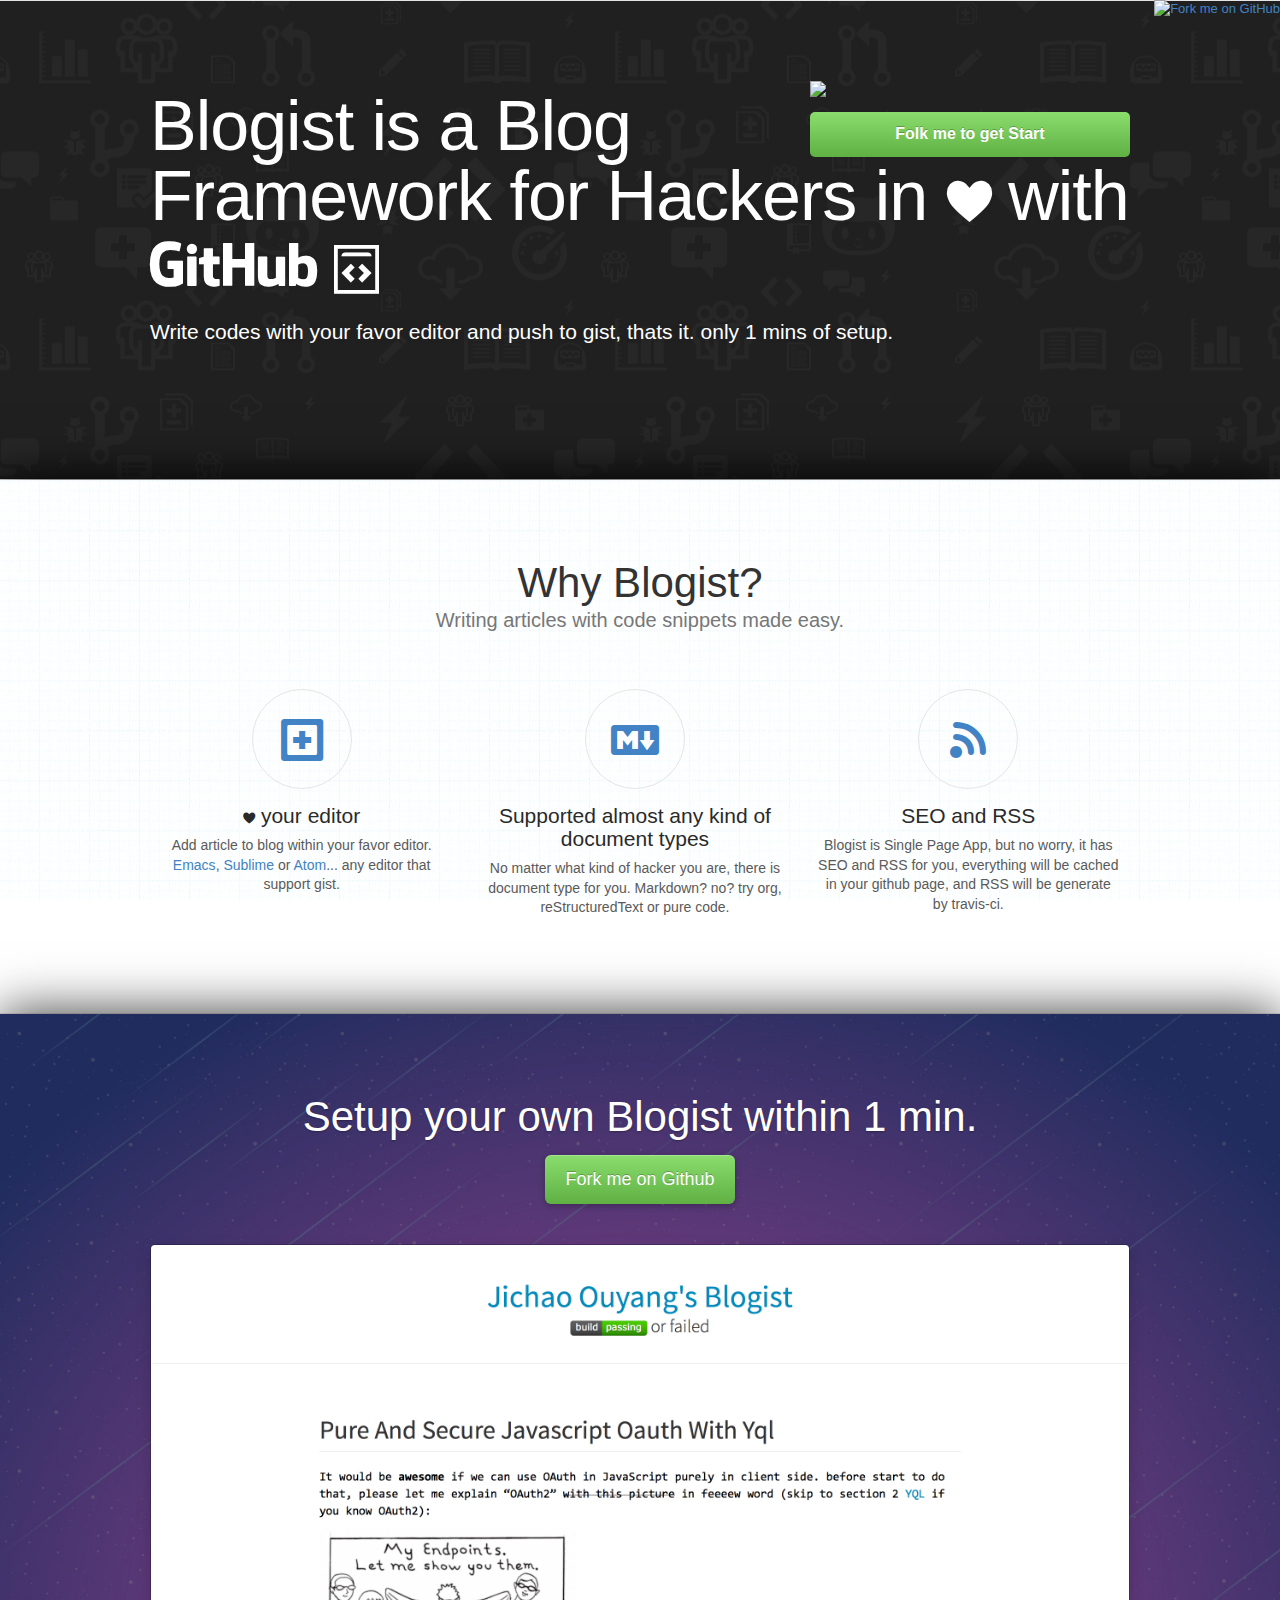
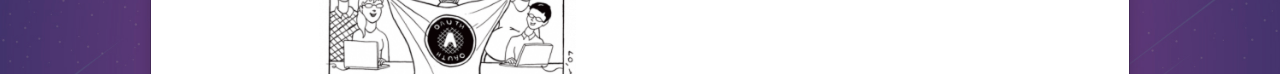
==== index.html @ 0da006c6 "init blogist :metal: homepage" ====
<!DOCTYPE html>
<html>
  <head>
    <meta charset='utf-8'>
    <meta http-equiv="X-UA-Compatible" content="chrome=1">
		<meta content="Blog with Gist" name="description">
		<meta content="blog frameworks, gist, blogist" name="keywords">
		<!-- <link rel="stylesheet" href="stylesheets/bootstrap.min.css" type="text/css" media="screen" /> -->
		<link rel="stylesheet" href="stylesheets/github.css" type="text/css" media="screen" />
		<link rel="stylesheet" href="stylesheets/github2.css" type="text/css" media="screen" />
		<link rel="stylesheet" href="stylesheets/blogist.css" type="text/css" media="screen" />

		<script type="text/javascript" src="javascripts/jquery-1.10.2.min.js"></script>

		<script type="text/javascript" src="javascripts/frameworks.js"></script>
		<script type="text/javascript" src="javascripts/github.js"></script>
		<script type="text/javascript" src="javascripts/blogist.js"></script>

		<!--[if lt IE 9]> 
				<script src="//html5shiv.googlecode.com/svn/trunk/html5.js"></script>
				<![endif]-->
    <title>Blogist</title>
  </head>

  <body>
    <div class="wrapper">
			<div class="header header-logged-in true" id="header">
				
			</div>
			<div class="site clearfix">
				<div class="intro">
					<a href="https://github.com/blogist/blogist">
						<img style="position: absolute; top: 0; right: 0; border: 0;z-index:9999"
								 src="https://s3.amazonaws.com/github/ribbons/forkme_right_red_aa0000.png"
								 alt="Fork me on GitHub"></a>
					<div data-pjax-container="" class="context-loader-container" id="site-container">
						<div class="marketing-section marketing-section-signup"  data-type="background" data-speed="6">
							<div class="container">
								<form method="post" class="form-signup-home js-form-signup-home" autocomplete="off" action="/join"
											accept-charset="UTF-8">


									<img width="320px"
											 src="http://octodex.github.com/images/total-eclipse-of-the-octocat.jpg">

									<div style="margin: 10px 0px 0px; padding: 0px; display: block;"></div>
									<a href="https://github.com/blogist/blogist"
										 class="button primary button-block">Folk me to get Start</a>

								</form>
								<h1 class="heading">Blogist is a Blog Framework for Hackers in <span class="huge-octicon octicon-heart"></span> with <span class="huge-octicon octicon-logo-github"></span> <span class="huge-octicon octicon-gist"></span></h1>

								<p class="subheading">Write codes with your favor editor and push to gist, thats it. only 1 mins of setup.</p>
								<p><script id='fbvkkhw'>(function(i){var f,s=document.getElementById(i);f=document.createElement('iframe');f.src='//api.flattr.com/button/view/?uid=jcouyang&button=compact&url='+encodeURIComponent(document.URL);f.title='Flattr';f.height=20;f.width=110;f.style.borderWidth=0;s.parentNode.insertBefore(f,s);})('fbvkkhw');</script></p>
							</div>
							<!-- /.container -->

							<div class="marketing-section-depth"></div>
						</div>
						<!-- /.jumbotron -->

						<div class="marketing-section marketing-benefits"  data-type="background" data-speed="4">
							<div class="container">
								<div class="marketing-header">
									<h1>Why Blogist?</h1>

									<p class="lead">Writing articles with code snippets made easy.</p>
								</div>
								<div class="row">
									<div class="one-third column">
                    <div class="teaser-icon">
                      <span class="mega-octicon octicon-diff-added"></span>
                    </div>
                    <h3><span class="octicon octicon-heart"></span> your editor</h3>

                    <p>Add article to blog within your favor editor. <a href="https://github.com/defunkt/gist.el">Emacs</a>, <a href="https://github.com/condemil/Gist">Sublime</a> or <a href="https://atom.io/packages/gist-it">Atom</a>... any editor that support gist.</p>
									</div>
									<div class="one-third column">
                    <div class="teaser-icon">
                      <span class="mega-octicon octicon-markdown"></span>
                    </div>
                    <h3>Supported almost any kind of document types</h3>

                    <p>No matter what kind of hacker you are, there is document type for you. Markdown? no? try org, reStructuredText or pure code.</p>
									</div>
									<div class="one-third column">
                    <div class="teaser-icon">
                      <span class="mega-octicon octicon-rss"></span>
                    </div>
                    <h3>SEO and RSS</h3>

                    <p>Blogist is Single Page App, but no worry, it has SEO and RSS for you, everything will be cached in your github page, and RSS will be generate by travis-ci.</p>
									</div>
								</div>
							</div>
							<!-- /.container -->
						</div>
						<!-- /.marketing-section -->

						<!-- /.marketing-section -->

						<!-- /.marketing-section -->
						<div class="marketing-section marketing-section-enterprise"  data-type="background" data-speed="6">
							<div class="container">
								<div class="marketing-header">
									<h1>Setup your own Blogist within 1 min.</h1>

									<a class="button primary"
										 href="https://github.com/blogist/blogist">Fork me on Github</a>
								</div>
								<a href="http://oyanglul.us"><img alt="GitHub Enterprise" src="/images/Screen Shot.png" class="marketing-section-img"></a>
							</div>
						</div>
					</div>
				</div>
			</div>
			<script>
				(function(i,s,o,g,r,a,m){i['GoogleAnalyticsObject']=r;i[r]=i[r]||function(){
				(i[r].q=i[r].q||[]).push(arguments)},i[r].l=1*new Date();a=s.createElement(o),
				m=s.getElementsByTagName(o)[0];a.async=1;a.src=g;m.parentNode.insertBefore(a,m)
				})(window,document,'script','//www.google-analytics.com/analytics.js','ga');

				ga('create', 'UA-32314154-3', 'oyanglul.us');
				ga('send', 'pageview');

			</script>
	</body>
</html>
---- stylesheets/github.css ----
@charset "UTF-8";.container{width:980px;margin-left:auto;margin-right:auto}.container:before,.container:after{content:" ";display:table}.container:after{clear:both}.wider .container{width:960px}#site-container>.container:first-child{margin-top:20px}.column-main,.column-sec{float:left}.column-main+.column-sec,.column-sec+.column-main{margin-left:20px}.column-main{width:740px}.column-sec{width:220px}.columns:before,.columns:after{content:" ";display:table}.columns:after{clear:both}.columns.typical .main{float:left;width:620px}.columns.typical .sidebar{float:right;width:330px}.columns.typical.compact-sidebar .main{width:650px}.columns.typical.compact-sidebar .sidebar{width:230px}.columns.dashcols .main{float:left;width:620px}.columns.dashcols .sidebar{float:right;width:337px}.columns.equacols .column{width:470px;float:left}.columns.equacols .secondary{float:right}.columns.equacols.bordered{border-top:1px solid #ddd;border-bottom:1px solid #ddd;background:url("/images/modules/global/column_separator.gif?3455e3ed") 50% 0 repeat-y}.contactcols .first{float:left;width:620px}.contactcols .last{float:right;width:320px}.columns.hooks .sidebar{float:left;width:210px}.columns.hooks .main{float:right;width:470px}.columns.browser{position:relative}.columns.browser .sidebar{float:left;width:220px;padding:0}.columns.browser .sidebar .button{text-align:center;display:block}.columns.browser .sidebar h3:first-child{margin-top:0}.columns.browser .main{margin-left:240px;padding:0;float:none}.columns.browser.right-sidebar .main{margin-left:0;margin-right:240px}.columns.browser.right-sidebar .sidebar{float:right}.columns.content-left .main{float:left;width:730px}.columns.content-left .sidebar{float:right;width:240px}.columns.fourcols .column{float:left;margin-left:20px;width:215px}.columns.fourcols .column.leftmost{margin-left:0}.wider .columns.content-left .main{float:left;width:670px}.wider .columns.content-left .sidebar{float:right;width:248px}.wider .feature-content{padding:0 5px}.wider .columns.equacols .first{float:left;width:460px}.wider .columns.equacols .last{float:right;width:460px}.wider .columns.threecols .column{float:left;width:300px;margin-left:24px}.wider .columns.threecols .column.first{margin-left:0}.content-sec,.content-main{position:relative;float:left}.content-sec{width:200px}.content-main{width:720px;margin-left:60px}/*! normalize.css v2.1.2 | MIT License | git.io/normalize */article,aside,details,figcaption,figure,footer,header,hgroup,main,nav,section,summary{display:block}audio,canvas,video{display:inline-block}audio:not([controls]){display:none;height:0}[hidden]{display:none}html{font-family:sans-serif;-ms-text-size-adjust:100%;-webkit-text-size-adjust:100%}body{margin:0}a:focus{outline:thin dotted}a:active,a:hover{outline:0}h1{font-size:2em;margin:0.67em 0}abbr[title]{border-bottom:1px dotted}b,strong{font-weight:bold}dfn{font-style:italic}hr{-moz-box-sizing:content-box;box-sizing:content-box;height:0}mark{background:#ff0;color:#000}code,kbd,pre,samp{font-family:monospace, serif;font-size:1em}q{quotes:"\201C" "\201D" "\2018" "\2019"}small{font-size:80%}sub,sup{font-size:75%;line-height:0;position:relative;vertical-align:baseline}sup{top:-0.5em}sub{bottom:-0.25em}img{border:0}svg:not(:root){overflow:hidden}figure{margin:0}fieldset{border:1px solid #c0c0c0;margin:0 2px;padding:0.35em 0.625em 0.75em}legend{border:0;padding:0}button,input,select,textarea{font-family:inherit;font-size:100%;margin:0}button,input{line-height:normal}button,select{text-transform:none}button,html input[type="button"],input[type="reset"],input[type="submit"]{-webkit-appearance:button;cursor:pointer}button[disabled],html input[disabled]{cursor:default}input[type="checkbox"],input[type="radio"]{box-sizing:border-box;padding:0}input[type="search"]{-webkit-appearance:textfield;-moz-box-sizing:content-box;-webkit-box-sizing:content-box;box-sizing:content-box}input[type="search"]::-webkit-search-cancel-button,input[type="search"]::-webkit-search-decoration{-webkit-appearance:none}button::-moz-focus-inner,input::-moz-focus-inner{border:0;padding:0}textarea{overflow:auto;vertical-align:top}table{border-collapse:collapse;border-spacing:0}h1,h2,h3,h4,h5,h6{margin-top:15px;margin-bottom:15px;line-height:1.1}h1{font-size:30px}h2{font-size:21px}h3{font-size:16px}h4{font-size:14px}h5{font-size:12px}h6{font-size:11px}small{font-size:90%}blockquote{margin:0}.lead{margin-bottom:30px;font-size:20px;font-weight:300;color:#555}.text-muted{color:#999}ul,ol{padding:0;margin-top:0;margin-bottom:0}dd{margin-left:0}tt,code,pre{font-family:Consolas, "Liberation Mono", Courier, monospace;font-size:12px}pre{margin-top:0;margin-bottom:0}.user-mention,.team-mention{font-weight:bold;color:#333}a.book{display:inline-block;margin-left:-2px;padding:0 5px 5px 0;background:url("/images/modules/books/background-effect.gif?81648761") 0 0 no-repeat}a.book>img{width:100px;height:130px;box-shadow:inset 1px 1px 0 rgba(0,0,0,0.1)}.callout{margin:15px 0;padding:10px;font-size:13px;color:#8d8d6d;background:#fffef1;border:1px solid #e5e2c8;border-radius:4px}.callout strong{font-weight:bold;color:#000}.callout h2{margin:0;font-size:16px;font-weight:300}.callout p:last-child{margin-bottom:0}.callout hr{margin:10px 0 10px -10px;width:100%;padding:0 10px;background:transparent;border-top:1px solid #e5e2c8;border-bottom:1px solid #fff}.callout.subdued{margin:10px 0;color:#666;border-color:#ddd;background:#f8f8f8}p.subdued{font-size:13px;color:#666}.featured-callout{margin:15px 0;padding:10px;font-size:12px;color:#333;background:#e8f0f5;border:1px solid #d2d9de;border-right-color:#e5e9ed;border-bottom-color:#e5e9ed;border-radius:3px}.featured-callout .rule{width:100%;padding:0 10px;margin:10px 0 10px -10px;border-top:1px solid #c6d5df;border-bottom:1px solid #fff}.featured-callout h2{margin:0;font-size:14px;font-weight:bold;line-height:20px;color:#000}.featured-callout ol,.featured-callout ul{margin-left:20px}.featured-callout ol li,.featured-callout ul li{margin:5px 0}.featured-callout p:last-child{margin-bottom:0}.featured-callout p.more{font-weight:bold}.featured-callout pre.console{padding:5px;color:#eee;background:#333;border:1px solid #000;border-right-color:#222;border-bottom-color:#222;border-radius:3px}.featured-callout pre.console code{font-size:11px}.featured-callout .diagram{margin:15px 0;text-align:center}.featured-callout .screenshot{margin:15px 0;padding:1px;background:#fff;border:1px solid #b4cad8}.featured-callout .screenshot img{width:100%}.mini-callout{margin:15px 0;padding:10px;color:#5d5900;border:1px solid #e7e7ce;border-radius:5px;background-color:#fffde3;background-image:-moz-linear-gradient(#fffff6, #fffde3);background-image:-webkit-linear-gradient(#fffff6, #fffde3);background-image:linear-gradient(#fffff6, #fffde3);background-repeat:repeat-x}.mini-callout img{position:relative;top:-2px;vertical-align:middle;margin-right:5px}.inset-callout{margin:15px 0;padding:10px;font-size:12px;color:#333;background:#eee;border:1px solid #d5d5d5;border-right-color:#e5e5e5;border-bottom-color:#e5e5e5;border-radius:3px}.help-callout{font-size:11px}.help-callout p:last-child{margin-bottom:0}.help-callout h2{margin-top:20px}.help-callout h2:first-child{margin:0}.help-callout code{word-wrap:break-word}.featured-callout .mega-octicon{vertical-align:middle}.infotip{margin:15px 0;padding:10px;font-size:12px;color:#6d6d4b;background:#ffffde;border:1px solid #e4e4c6;border-right-color:#eff2c7;border-bottom-color:#eff2c7;border-radius:3px}.infotip p{margin:0}.infotip p+p{margin-top:15px}.dashboard-notice{position:relative;margin:0 0 20px 0;padding:13px;font-size:12px;color:#333;border:1px solid #e7e7ce;border-radius:5px;background-color:#fffde3;background-image:-moz-linear-gradient(#fffff6, #fffde3);background-image:-webkit-linear-gradient(#fffff6, #fffde3);background-image:linear-gradient(#fffff6, #fffde3);background-repeat:repeat-x}.dashboard-notice .dismiss{position:absolute;display:block;top:5px;right:5px;width:16px;height:16px;cursor:pointer;color:#ceceb8}.dashboard-notice .dismiss:hover{color:#c60000}.dashboard-notice .title{margin-left:-13px;margin-bottom:13px;width:100%;padding:0 13px 13px;border-bottom:1px solid #e7e7ce}.dashboard-notice .title p{margin:0;font-size:14px;color:#666}.dashboard-notice h2{margin:0;font-size:16px;font-weight:normal;color:#000}.dashboard-notice p{margin-top:0}.dashboard-notice p:last-child{margin-bottom:0}.dashboard-notice p.no-title{margin-top:0;padding-right:5px}.dashboard-notice .inset-figure{margin:0 0 10px 15px;float:right;clear:right;padding:6px;background:#fff;border:1px solid #e4e4e4;border-right-color:#f4f4f4;border-bottom-color:#fff;border-radius:3px;line-height:0}.dashboard-notice .inset-comment{margin:15px 0;padding:6px;background:#fff;color:#444;border:1px solid #e4e4e4;border-right-color:#f4f4f4;border-bottom-color:#fff;border-radius:3px}.dashboard-notice ul{margin-left:25px}.dashboard-notice .coupon{margin:15px 0;padding:10px;text-align:center;font-weight:bold;font-size:20px;background:#fff;border:1px dashed #d1e5ff}.dashboard-notice.org-newbie .fancytitle .octicon-organization{position:relative;float:left;color:#dddb8e;margin-right:10px}.org-newbie .inset-figure{margin-top:1px;margin-bottom:0}.octotip{position:relative;margin:10px 0;padding:10px 10px 10px 32px;color:#25494f;font-size:13px;background:#e5f8fc;border:1px solid #b1ecf8;border-radius:3px;box-shadow:inset 0 0 8px rgba(0,0,0,0.08)}.octotip p{margin:0}.octotip .tip-flag{float:left;margin-top:2px;margin-left:-22px;color:rgba(37,73,79,0.15)}.octotip .dismiss{position:absolute;display:block;top:50%;right:5px;margin-top:-9px;cursor:pointer}.octotip .dismiss:hover{color:#000}.frame .octotip{margin-top:0}.kbd{display:inline-block;padding:3px 5px;color:#000;font-family:Monaco, "Liberation Mono", Courier, monospace;font-size:11px;background-color:#e7e7e7;background-image:-moz-linear-gradient(#fefefe, #e7e7e7);background-image:-webkit-linear-gradient(#fefefe, #e7e7e7);background-image:linear-gradient(#fefefe, #e7e7e7);background-repeat:repeat-x;border:1px solid #cfcfcf;border-radius:2px}#facebox .badmono,.kbd.badmono{font-family:sans-serif;font-weight:bold}fieldset{margin:0;padding:0;border:0}label,input[type="text"],#adv_code_search .search-page-label,input[type="password"],input[type="email"],input[type="number"],input[type="tel"],input[type="url"],textarea{font-size:13px}label{font-weight:bold}input[type="text"],#adv_code_search .search-page-label,input[type="password"],input[type="email"],input[type="number"],input[type="tel"],input[type="url"],textarea{min-height:34px;padding:7px 8px;outline:none;color:#333;background-color:#fff;background-repeat:no-repeat;background-position:right center;border:1px solid #ccc;border-radius:3px;box-shadow:inset 0 1px 2px rgba(0,0,0,0.075);vertical-align:middle}input[type="text"].focus,#adv_code_search .focus.search-page-label,input[type="text"]:focus,.focused .drag-and-drop,#adv_code_search .search-page-label:focus,input[type="password"].focus,input[type="password"]:focus,input[type="email"].focus,input[type="email"]:focus,input[type="number"].focus,input[type="number"]:focus,input[type="tel"].focus,input[type="tel"]:focus,input[type="url"].focus,input[type="url"]:focus,textarea.focus,textarea:focus{border-color:#51a7e8;box-shadow:inset 0 1px 2px rgba(0,0,0,0.075),0 0 5px rgba(81,167,232,0.5)}::-webkit-input-placeholder,:-moz-placeholder{color:#aaa}::-webkit-validation-bubble-message{color:#fff;background:#9c2400;border:0;border-radius:3px;font-size:12px;-webkit-box-shadow:1px 1px 1px rgba(0,0,0,0.1)}input::-webkit-validation-bubble-icon{display:none}::-webkit-validation-bubble-arrow{background-color:#9c2400;border:solid 1px #9c2400;-webkit-box-shadow:1px 1px 1px rgba(0,0,0,0.1)}input.input-mini{min-height:24px;padding-top:4px;padding-bottom:4px;font-size:12px}.input-block{display:block;width:100%}dl.form{margin:15px 0}dl.form input[type="text"],dl.form #adv_code_search .search-page-label,#adv_code_search dl.form .search-page-label,dl.form input[type="password"],dl.form input[type="email"],dl.form textarea{background-color:#fafafa}dl.form input[type="text"]:focus,dl.form .focused .drag-and-drop,.focused dl.form .drag-and-drop,dl.form #adv_code_search .search-page-label:focus,#adv_code_search dl.form .search-page-label:focus,dl.form input[type="password"]:focus,dl.form input[type="email"]:focus,dl.form textarea:focus{background-color:#fff}dl.form>dt{margin:0 0 6px 0}dl.form>dt label{position:relative}dl.form.flattened>dt{float:left;line-height:32px;margin:0}dl.form.flattened>dd{line-height:32px}dl.form>dd input[type="text"],dl.form>dd #adv_code_search .search-page-label,#adv_code_search dl.form>dd .search-page-label,dl.form>dd input[type="password"],dl.form>dd input[type="email"]{margin-right:5px;width:440px;max-width:100%;background-position-x:98%}dl.form>dd input[type="text"].short,dl.form>dd #adv_code_search .short.search-page-label,#adv_code_search dl.form>dd .short.search-page-label,dl.form>dd input[type="password"].short,dl.form>dd input[type="email"].short{width:250px}dl.form>dd input[type="text"].shorter,dl.form>dd #adv_code_search .shorter.search-page-label,#adv_code_search dl.form>dd .shorter.search-page-label,dl.form>dd input[type="password"].shorter,dl.form>dd input[type="email"].shorter{width:130px}dl.form>dd input[type="text"].long,dl.form>dd #adv_code_search .long.search-page-label,#adv_code_search dl.form>dd .long.search-page-label,dl.form>dd input[type="password"].long,dl.form>dd input[type="email"].long{width:100%}dl.form>dd input[type="text"].is-autocheck-loading,dl.form>dd #adv_code_search .is-autocheck-loading.search-page-label,#adv_code_search dl.form>dd .is-autocheck-loading.search-page-label,dl.form>dd input[type="password"].is-autocheck-loading,dl.form>dd input[type="email"].is-autocheck-loading{background-image:url("/images/spinners/octocat-spinner-32.gif?9e1ba0f5");background-size:16px}dl.form>dd input[type="text"].is-autocheck-successful,dl.form>dd #adv_code_search .is-autocheck-successful.search-page-label,#adv_code_search dl.form>dd .is-autocheck-successful.search-page-label,dl.form>dd input[type="password"].is-autocheck-successful,dl.form>dd input[type="email"].is-autocheck-successful{background-image:url("/images/modules/ajax/success.png?d6085b42")}dl.form>dd input[type="text"].is-autocheck-errored,dl.form>dd #adv_code_search .is-autocheck-errored.search-page-label,#adv_code_search dl.form>dd .is-autocheck-errored.search-page-label,dl.form>dd input[type="password"].is-autocheck-errored,dl.form>dd input[type="email"].is-autocheck-errored{background-image:url("/images/modules/ajax/error.png?b5c71b5c")}dl.form>dd textarea{width:100%;height:200px;min-height:200px}dl.form>dd textarea.short{height:50px;min-height:50px}dl.form>dd p.note{margin:4px 0 2px 0;font-size:12px;min-height:17px;color:#777}dl.form>dd p.note .spinner{vertical-align:middle;margin-right:3px}dl.form>dd h4{margin:4px 0 0 0}dl.form>dd h4.is-error{color:#bd2c00}dl.form>dd h4.is-success{color:#6cc644}dl.form>dd h4+p.note{margin-top:0}dl.form.required>dt>label:after{content:"*";color:#9f1006;padding-left:5px}.form-checkbox{margin:15px 0;padding-left:20px;vertical-align:middle}.form-checkbox label em.highlight{position:relative;left:-4px;padding:2px 4px;font-style:normal;background:#fffbdc;border-radius:3px}.form-checkbox input[type=checkbox],.form-checkbox input[type=radio]{float:left;margin:2px 0 0 -20px;vertical-align:middle}.form-checkbox .note{margin:0;display:block;font-size:12px;font-weight:normal;color:#666}.form-cards{margin:0 0 15px;height:31px}.form-cards>.cards{margin:0}.form-cards>.cards>li{list-style-type:none;float:left;margin:0 4px 0 0}.form-cards>.cards>li.text{font-size:11px;color:#999;line-height:31px}.form-cards>.cards .card{float:left;width:47px;height:31px;text-indent:-9999px;background-position:0 0;background-image:url("/images/modules/pricing/credit-cards-@1x.png?74f220ce");opacity:.6}.form-cards>.cards .card.visa{background-position:0 0}.form-cards>.cards .card.amex{background-position:-50px  0}.form-cards>.cards .card.mastercard{background-position:-100px 0}.form-cards>.cards .card.discover{background-position:-150px 0}.form-cards>.cards .card.jcb{background-position:-200px 0}.form-cards>.cards .card.dinersclub{background-position:-250px 0}.form-cards>.cards .card.enabled{opacity:1}.form-cards>.cards .card.disabled{opacity:.2}@media only screen and (-webkit-min-device-pixel-ratio: 2), only screen and (min--moz-device-pixel-ratio: 2), only screen and (-o-min-device-pixel-ratio: 2 / 1), only screen and (min-device-pixel-ratio: 2), only screen and (min-resolution: 2dppx){.form-cards>.cards .card{background-image:url("/images/modules/pricing/credit-cards-@2x.png?ffc73136");background-size:300px 31px}}dl.form .success,dl.form .error,dl.form .indicator{display:none;font-size:12px;font-weight:bold}dl.form.loading{opacity:0.5}dl.form.loading .indicator{display:inline}dl.form.loading .spinner{display:inline-block;vertical-align:middle}dl.form.successful .success{display:inline;color:#339900}dl.form.errored>dt label{color:#990000}dl.form.errored .error{display:inline;color:#990000}dl.form.errored dd.error,dl.form.errored dd.warning{display:inline-block;padding:5px;font-size:11px;color:#494620;background:#f7ea57;border:1px solid #c0b536;border-top-color:#fff;border-bottom-right-radius:3px;border-bottom-left-radius:3px}dl.form.warn .warning{display:inline;color:#990000}dl.form.warn dd.warning{display:inline-block;padding:5px;font-size:11px;color:#494620;background:#f7ea57;border:1px solid #c0b536;border-top-color:#fff;border-bottom-right-radius:3px;border-bottom-left-radius:3px}dl.form .form-note{margin-top:-1px;display:inline-block;padding:5px;font-size:11px;color:#494620;background:#f7ea57;border:1px solid #c0b536;border-top-color:#fff;border-bottom-right-radius:3px;border-bottom-left-radius:3px}.hfields{margin:15px 0}.hfields:before,.hfields:after{content:" ";display:table}.hfields:after{clear:both}.hfields dl.form{float:left;margin:0 30px 0 0}.hfields dl.form>dt label{display:inline-block;margin:5px 0 0 0;color:#666}.hfields dl.form>dt label img{position:relative;top:-2px}.hfields .button{float:left;margin:28px 25px 0 -20px}.hfields select{margin-top:5px}.fieldgroup .fields dl.form:first-child{margin-top:0}html.no-dnd-uploads .drag-and-drop{display:none}html.no-dnd-uploads .upload-enabled textarea{border-bottom:1px solid #ddd}.drag-and-drop{margin:0;padding:7px 10px;color:#aaa;font-size:13px;line-height:16px;background-color:#fafafa;border:1px solid #ccc;border-top:0;border-bottom-left-radius:3px;border-bottom-right-radius:3px}.drag-and-drop .manual-file-chooser{position:absolute;width:240px;margin-left:-80px;opacity:0.0001;cursor:pointer}.drag-and-drop .manual-file-chooser:hover+.manual-file-chooser-text{text-decoration:underline}.drag-and-drop .default,.drag-and-drop .loading,.drag-and-drop .error{display:none}.drag-and-drop .error{color:#bd2c00}.is-default .drag-and-drop .default{display:inline-block}.is-uploading .drag-and-drop .loading{display:inline-block}.is-uploading .drag-and-drop .loading img{vertical-align:top}.is-bad-file .drag-and-drop .bad-file{display:inline-block}.is-too-big .drag-and-drop .too-big{display:inline-block}.is-failed .drag-and-drop .failed-request{display:inline-block}.upload-enabled textarea{border-bottom:1px dashed #ddd;border-bottom-left-radius:0;border-bottom-right-radius:0;display:block}.focused .drag-and-drop{box-shadow:rgba(81,167,232,0.5) 0 0 3px}.dragover textarea,.dragover .drag-and-drop{box-shadow:#c9ff00 0 0 3px}.previewable-comment-form{position:relative}.previewable-comment-form .tabnav{position:relative;padding:10px 10px 0}.previewable-comment-form .comment{border:1px solid #CACACA}.previewable-comment-form .comment-header .comment-header-actions{display:none}.previewable-comment-form .comment-form-error{margin-bottom:10px}.previewable-comment-form .write-content,.previewable-comment-form .preview-content{display:none;padding:0 10px 10px}.previewable-comment-form.write-selected .write-content,.previewable-comment-form.preview-selected .preview-content{display:block}.previewable-comment-form textarea{display:block;width:100%;min-height:100px;max-height:500px;padding:10px;resize:vertical}.previewable-comment-form textarea#fullscreen-contents:focus{border:none;box-shadow:none}div.composer{margin-top:0}div.composer input[type="text"],div.composer #adv_code_search .search-page-label,#adv_code_search div.composer .search-page-label{display:block;width:100%;max-width:100%}div.composer dl.form{margin:0}div.composer dl.form input[type="text"],div.composer dl.form #adv_code_search .search-page-label,#adv_code_search div.composer dl.form .search-page-label{width:100%}div.composer .contributing{margin:0;padding:10px 0;font-weight:bold;text-align:center;border-bottom:1px solid #ddd;background:#ffc}div.composer .discussion-bubble{margin-top:0}div.composer .comment-content{background:inherit}div.composer .comment-header{display:none}div.composer .comment-body{padding:4px 6px}div.composer .comment{border:0}div.composer .composer-infobar{height:35px;border-bottom:1px solid #ddd;padding:0 10px;margin-bottom:10px}div.composer .tabnav{margin:0 0 10px}.infobar-widget.milestone{position:relative;float:right}.infobar-widget.milestone .select-menu-modal-holder{right:0}.infobar-widget.assignee{float:left}.infobar-widget.assignee .css-truncate-target{max-width:110px}.infobar-widget .text,.infobar-widget .avatar,.infobar-widget .select-menu{display:inline-block;vertical-align:top}.infobar-widget .text{margin-top:3px}.infobar-widget .text a{color:#333;font-weight:bold}.infobar-widget .progress-bar{width:200px;line-height:18px;overflow:hidden}input::-webkit-outer-spin-button,input::-webkit-inner-spin-button{-webkit-appearance:none;margin:0}.input-group{display:table}.input-group input{width:100%;position:relative}.input-group input:focus{z-index:2}.input-group input[type="text"]+.minibutton,.input-group #adv_code_search .search-page-label+.minibutton,#adv_code_search .input-group .search-page-label+.minibutton{margin-left:0}.input-group input,.input-group-button{display:table-cell}.input-group-button{width:1%;vertical-align:middle}.input-group input:first-child,.input-group-button:first-child .button,.input-group-button:first-child .minibutton{border-top-right-radius:0;border-bottom-right-radius:0}.input-group-button:first-child .button,.input-group-button:first-child .minibutton{margin-right:-1px}.input-group input:last-child,.input-group-button:last-child .button,.input-group-button:last-child .minibutton{border-top-left-radius:0;border-bottom-left-radius:0}.input-group-button:last-child .button,.input-group-button:last-child .minibutton{margin-left:-1px}.fieldgroup{position:relative;margin-top:10px}.sidebar .fieldgroup+.fieldgroup{margin-top:40px}.fieldgroup h2,h2.account{margin:15px 0 0 0;font-size:18px;font-weight:normal;color:#666}p.explain{font-size:12px;color:#666;position:relative}p.explain strong{color:#333}p.explain .octicon{margin-right:5px;color:#bbb}p.explain .minibutton{float:right;top:-4px}.fieldgroup p.explain{margin:0}.options-content p.explain{margin-top:0;border-top:1px solid #ddd;padding:10px 10px 0 10px}.fieldgroup .fields{margin:10px 0 0 0}.fieldgroup p.addlink{margin:15px 0;font-size:14px;font-weight:bold}.fieldgroup p.checkbox label{margin-left:5px}.fieldgroup p.checkbox .succeed{margin-left:10px;font-weight:normal;color:#33cc00}.fieldgroup p.danger{margin:15px 0;font-weight:bold;color:#cc0000}.fieldgroup p:first-child{margin-top:0}.fieldgroup p.extra{margin:-8px 0 15px 0;font-size:12px;color:#666}.fieldgroup p.legal{margin:15px 0;font-size:14px;font-weight:bold}.fieldgroup div.error{margin:10px 0 0 0;padding:10px;color:#fff;font-weight:bold;background:#aa0000;border-radius:4px;-webkit-font-smoothing:antialiased}.fieldgroup div.error p{margin:0}.fieldgroup div.error p+p{margin-top:10px}ul.fieldpills{position:relative;margin:0}ul.fieldpills li{position:relative;list-style-type:none;margin:3px 0;min-height:24px;line-height:24px;padding:4px 5px;background:#eee;font-size:12px;font-weight:bold;color:#333;border:1px solid #ddd;border-radius:3px}ul.fieldpills li:first-child{margin-top:0}ul.fieldpills li:hover{background-color:#f5f5f5;border-color:#ccc}ul.fieldpills li .remove-close{position:absolute;top:50%;right:10px;margin-top:-9px;text-decoration:none;color:#666}ul.fieldpills li .remove-close:hover{color:#333}ul.fieldpills li img.remove{background:none}ul.fieldpills li .dingus{position:absolute;top:50%;right:10px;margin-top:-9px;text-indent:-9999px;text-decoration:none}.add-pill-form{margin:15px 0;padding:4px 5px;background:#f5f5f5;font-size:12px;color:#333;border:1px solid #ddd;border-radius:5px}.add-pill-form input[type=text]{font-size:14px;width:350px;padding:2px 5px;color:#666}.equacols .add-pill-form input[type=text]{width:332px}.add-pill-form img{vertical-align:middle;margin:0 5px}.add-pill-form .error_box{margin:5px 0 0 0;padding:0;border:none;background:transparent;color:#cc0000;font-size:12px}.add-pill-form label{margin:12px 0 2px 0;display:block;font-weight:bold;color:#333}.add-pill-form label:first-child{margin-top:0}.add-pill-form textarea.key_value{font-size:11px;font-family:Monaco, "Liberation Mono", Courier, monospace;width:95%;height:120px}.add-pill-form .form-actions{margin-top:10px;text-align:left}.tabnav{margin:0 0 15px 0;border-bottom:1px solid #ddd}.tabnav .tabnav-tabs{display:inline-block}.tabnav .tabnav-tabs>li{display:inline-block;margin-bottom:-1px}.tabnav-tab{display:inline-block;padding:8px 12px 7px;border:1px solid transparent;border-bottom:0;font-size:14px;line-height:20px;color:#666;text-decoration:none}.tabnav-tab.selected{border-color:#ddd;border-radius:3px 3px 0 0;background-color:#fff;color:#333}.tabnav-tab:hover{text-decoration:none}.tabnav .counter{display:inline-block;margin:0 0 0 5px;padding:2px 5px 3px 5px;font-size:10px;font-weight:bold;line-height:1;color:#666;background-color:#e5e5e5;border-radius:10px}.tabnav .counter.blank{display:none}.dashboard-tabs{position:relative;margin-bottom:20px;font-size:12px;font-weight:bold;background-color:#eaeaea;background-image:-moz-linear-gradient(#fafafa, #eaeaea);background-image:-webkit-linear-gradient(#fafafa, #eaeaea);background-image:linear-gradient(#fafafa, #eaeaea);background-repeat:repeat-x;border:1px solid #eaeaea;border-bottom-color:#cacaca;border-radius:3px}.dashboard-tabs li{list-style-type:none;margin:0;display:table-cell;width:1%}.dashboard-tabs li:first-child a{border-left:none;border-bottom-left-radius:3px}.dashboard-tabs li:first-child a:hover,.dashboard-tabs li:first-child a.selected{border-top-left-radius:3px}.dashboard-tabs li:last-child a{border-right:none;border-bottom-right-radius:3px}.dashboard-tabs li:last-child a:hover,.dashboard-tabs li:last-child a.selected{border-top-right-radius:3px}.dashboard-tabs a{display:block;text-align:center;line-height:35px;font-size:12px;color:#777;text-decoration:none;text-shadow:0 1px 0 white;border-right:1px solid #eee;border-right-color:rgba(0,0,0,0.04);border-left:1px solid #fcfcfc;border-left-color:rgba(255,255,255,0.7);border-bottom:2px solid #DADADA}.dashboard-tabs a:hover{color:#4183c4;border-bottom:2px solid #CFDCE8;background-color:#dce6ef;background-image:-moz-linear-gradient(#fafbfd, #dce6ef);background-image:-webkit-linear-gradient(#fafbfd, #dce6ef);background-image:linear-gradient(#fafbfd, #dce6ef);background-repeat:repeat-x}.dashboard-tabs a.selected,.dashboard-tabs a.selected:hover{color:#000;background-color:#ebebeb;background-image:-moz-linear-gradient(#fcfcfc, #ebebeb);background-image:-webkit-linear-gradient(#fcfcfc, #ebebeb);background-image:linear-gradient(#fcfcfc, #ebebeb);background-repeat:repeat-x;border-bottom:2px solid #D26911}.dashboard-tabs a .counter{position:relative;top:-1px;display:inline-block;margin:0 0 0 5px;padding:0 8px 1px 8px;height:auto;font-family:Helvetica, arial, freesans, clean, sans-serif;font-size:10px;line-height:14px;text-align:center;vertical-align:text-top;color:#777;background:#fff;border-top:1px solid #ccc;border-radius:8px}.tabnav-right{position:relative;display:block;float:right}.tabnav-widget{display:inline-block;vertical-align:top}.tabnav-widget+ul.tabnav-tabs{margin-left:10px}.tabnav-widget.text{margin-top:12px;font-size:11px;color:#666}.tabnav-widget.search .spinner{vertical-align:middle;position:absolute;top:7px;left:-22px;margin-right:8px}.tabnav-widget.search .search-link{display:inline-block;height:26px;padding-right:5px;line-height:26px;font-weight:200;font-size:13px;color:#666;vertical-align:top}.tabnav-widget.search .fieldwrap{display:inline-block;height:26px;border-radius:4px}.tabnav-widget.search .fieldwrap>input,.tabnav-widget.search .fieldwrap>button{display:inline-block}.tabnav-widget.search input{padding:0 4px 0 4px;font-size:12px;min-height:26px;border-radius:3px 0 0 3px;vertical-align:top}.tabnav-widget.search .minibutton{position:relative;margin-left:0;height:24px;vertical-align:top;padding:0 8px;border-left:none;border-radius:0 3px 3px 0;-moz-box-sizing:content-box;box-sizing:content-box}.tabnav-widget.search .minibutton:hover{color:white}ul.filter-list{list-style-type:none}ul.filter-list.small .filter-item{font-size:12px;padding:4px 10px;margin:0 0 2px 0}ul.filter-list .filter-item{display:block;padding:8px 10px;margin:0 0 5px 0;font-size:14px;border-radius:3px;text-decoration:none;color:#777;white-space:nowrap;overflow:hidden;text-overflow:ellipsis;cursor:pointer}ul.filter-list .filter-item:hover{background:#eee}ul.filter-list .filter-item.selected{color:#fff;background:#4183c4}ul.filter-list .filter-item.selected .octicon-remove-close{float:right;opacity:0.8;display:inline-block}ul.filter-list .filter-item .count{font-weight:bold;float:right}ul.filter-list.pjax-active .filter-item{color:#777;background:transparent}ul.filter-list.pjax-active .filter-item.pjax-active{color:#fff;background:#4183c4}ul.color-label-list.editable .color{width:14px}ul.color-label-list.editable .color:hover{background:transparent url("/images/icons/arrow-down.png?443acebe") 1px 2px no-repeat}ul.color-label-list.editable .octicon-remove-close{display:inline-block;color:#AAA}ul.color-label-list.editable .octicon-remove-close:hover{color:#ba3d37}ul.color-label-list .color-label{line-height:16px}ul.color-label-list .color-label:hover .octicon-remove-close{opacity:1}ul.color-label-list .color-label.selected{background:98% 5px no-repeat transparent;-webkit-font-smoothing:antialiased}ul.color-label-list .color-label.selected .count,ul.color-label-list .color-label.selected .color{display:none}ul.color-label-list .color-label.selected .octicon-remove-close{display:inline-block}ul.color-label-list .color-label.zeroed,ul.color-label-list .color-label.zeroed .count{color:#999}ul.color-label-list .count{color:#333}ul.color-label-list .name a{color:#333}ul.color-label-list .color{display:block;float:left;margin-left:-5px;margin-right:4px;width:6px;height:14px;border-radius:2px}ul.color-label-list .octicon-remove-close{display:none;float:right;opacity:0.8}ul.color-label-list .nolabels{margin:10px 0;font-size:11px;color:#666}.section-heading{margin-top:20px;margin-bottom:20px}.section-heading:before,.section-heading:after{content:" ";display:table}.section-heading:after{clear:both}.section-heading-title{margin-top:0;margin-bottom:0;font-size:18px;font-weight:normal;line-height:1.444}.section-heading-title .separator{color:#999}.section-heading-title a.selected{color:#333;text-decoration:none;cursor:pointer}.section-heading-back{font-weight:normal;color:#777}.section-heading-back:hover{text-decoration:none;color:#4183c4}.section-heading-back .octicon{vertical-align:1px}.section-actions{float:right}.section-heading-search{float:right}.section-heading-search .input-group{width:200px;margin-left:10px}.section-heading-search .input-group .minibutton .octicon{margin-right:0}.plans-next{list-style:none;width:655px}.plans-next .plan{float:left;width:121px;padding:0;margin:0;border:0}.plans-next .plan h3{font-size:15px;text-align:center;padding:29px 0 10px 0;margin:0 0 10px 0;border-bottom:1px solid #ddd}.plans-next .plan.active{border-radius:3px;width:158px;border:1px solid #dedede;box-shadow:0 0 8px rgba(120,163,193,0.2)}.plans-next .plan.active h3{margin:0.5em 0;padding:0;font-family:"Helvetica-Light";font-weight:300;font-size:18px;border-bottom:none;font-weight:normal}.plans-next .plan.active ul{margin:0 0 2em 0}.plans-next ul{list-style:none}.plans-next ul li{text-align:center;margin:1em 0;color:#444}.plans-next ul strong{color:#222;font-weight:bold;font-size:16px}.plans-next ul small{font-size:12px;color:#999}.plans-next ul small strong{font-size:18px;color:#999}.plans-next .current-plan{position:relative;left:-1px;top:-1px;width:160px;background-color:#226fbb;background-image:-moz-linear-gradient(#329ed1, #226fbb);background-image:-webkit-linear-gradient(#329ed1, #226fbb);background-image:linear-gradient(#329ed1, #226fbb);background-repeat:repeat-x;border-top-left-radius:3px;border-top-right-radius:3px;display:block;padding:3px 0;margin:0 0 5px 0;border-bottom:1px solid #194a7b;color:#fff;font-weight:bold;font-size:10px;text-align:center;text-transform:uppercase;text-shadow:0 -1px 0 #105095}.payment{border-radius:3px;padding:10px;background:#f8f8f8;text-align:center;margin:0 0 20px 0;border:1px solid #ddd}.payment p{margin:0 0 5px 0}.payment ul{list-style:none}.payment ul li{display:inline-block;margin:0 10px 0 0}.marketing-nav{position:absolute;bottom:0;right:0}.marketing-nav li,.marketing-nav a{display:inline-block}.marketing-nav a{padding:0 10px 14px;margin:0;border-bottom:3px solid transparent;color:#666;font-size:14px;text-decoration:none}.marketing-nav a.selected{color:#333;font-weight:bold;border-bottom-color:#d26911;padding:0 0 14px;margin:0 10px 0}.date_selector{width:auto;height:auto;border:none;background:none;margin:0;padding:0;text-align:left;text-decoration:none;box-shadow:0 0 13px rgba(0,0,0,0.31);background:#fff;border:1px solid #c1c1c1;padding:5px;margin-top:10px;z-index:9;width:240px;border-radius:5px;display:none}.date_selector.no_shadow{box-shadow:none}.date_selector_ieframe{position:absolute;z-index:99999;display:none}.date_selector .nav{width:17.5em}.date_selector .month_nav,.date_selector .year_nav{margin:0 0 3px 0;padding:0;display:block;position:relative;text-align:center}.date_selector .month_nav{float:left;width:55%}.date_selector .year_nav{float:right;width:35%;margin-right:-8px}.date_selector .month_name,.date_selector .year_name{font-weight:bold;line-height:20px}.date_selector .button{display:block;position:absolute;top:0;width:18px;height:18px;line-height:17px;font-weight:bold;color:#003C78;text-align:center;font-size:120%;overflow:hidden;border:1px solid #F2F2F2}.date_selector .button:hover,.date_selector .button.hover{background:none;color:#003C78;cursor:pointer;border-color:#ccc}.date_selector .prev{left:0}.date_selector .next{right:0}.date_selector table{clear:both}.date_selector th,.date_selector td{width:2.5em;height:2em;padding:0;text-align:center;color:black}.date_selector td{border:1px solid #ccc;line-height:2em;text-align:center;white-space:nowrap;color:#003C78;background:white}.date_selector td.today{background:#FFFEB3}.date_selector td.unselected_month{color:#ccc}.date_selector td.selectable_day{cursor:pointer}.date_selector td.selected{background:#D8DFE5;font-weight:bold}.date_selector td.selectable_day:hover,.date_selector td.selectable_day.hover{background:#003C78;color:white}.jcrop-holder{direction:ltr;text-align:left;-ms-touch-action:none}.jcrop-vline,.jcrop-hline{background:#fff url("/images/spinners/Jcrop.gif");font-size:0;position:absolute}.jcrop-vline{height:100%;width:1px !important}.jcrop-vline.right{right:0}.jcrop-hline{height:1px !important;width:100%}.jcrop-hline.bottom{bottom:0}.jcrop-tracker{height:100%;width:100%;-webkit-tap-highlight-color:transparent;-webkit-touch-callout:none;-webkit-user-select:none}.jcrop-handle{background-color:#333333;border:1px #eeeeee solid;width:7px;height:7px;font-size:1px}.jcrop-handle.ord-n{left:50%;margin-left:-4px;margin-top:-4px;top:0}.jcrop-handle.ord-s{bottom:0;left:50%;margin-bottom:-4px;margin-left:-4px}.jcrop-handle.ord-e{margin-right:-4px;margin-top:-4px;right:0;top:50%}.jcrop-handle.ord-w{left:0;margin-left:-4px;margin-top:-4px;top:50%}.jcrop-handle.ord-nw{left:0;margin-left:-4px;margin-top:-4px;top:0}.jcrop-handle.ord-ne{margin-right:-4px;margin-top:-4px;right:0;top:0}.jcrop-handle.ord-se{bottom:0;margin-bottom:-4px;margin-right:-4px;right:0}.jcrop-handle.ord-sw{bottom:0;left:0;margin-bottom:-4px;margin-left:-4px}.jcrop-dragbar.ord-n,.jcrop-dragbar.ord-s{height:7px;width:100%}.jcrop-dragbar.ord-e,.jcrop-dragbar.ord-w{height:100%;width:7px}.jcrop-dragbar.ord-n{margin-top:-4px}.jcrop-dragbar.ord-s{bottom:0;margin-bottom:-4px}.jcrop-dragbar.ord-e{margin-right:-4px;right:0}.jcrop-dragbar.ord-w{margin-left:-4px}.jcrop-light .jcrop-vline,.jcrop-light .jcrop-hline{background:#ffffff;filter:alpha(opacity=70) !important;opacity:0.7 !important}.jcrop-light .jcrop-handle{-moz-border-radius:3px;-webkit-border-radius:3px;background-color:#000000;border-color:#ffffff;border-radius:3px}.jcrop-dark .jcrop-vline,.jcrop-dark .jcrop-hline{background:#000000;filter:alpha(opacity=70) !important;opacity:0.7 !important}.jcrop-dark .jcrop-handle{-moz-border-radius:3px;-webkit-border-radius:3px;background-color:#ffffff;border-color:#000000;border-radius:3px}.solid-line .jcrop-vline,.solid-line .jcrop-hline{background:#ffffff}.jcrop-holder img,img.jcrop-preview{max-width:none}.tipsy{font-size:10px;position:absolute;padding:5px;z-index:100000}.tipsy-inner{background-color:#000;color:#FFF;max-width:200px;padding:5px 8px;text-align:center;line-height:1.5}.fullscreen-overlay-enabled.dark-theme .tipsy-inner{background-color:#FFF;color:#000}.tipsy-inner{border-radius:3px;-moz-border-radius:3px;-webkit-border-radius:3px;white-space:pre-line}.tipsy-arrow{position:absolute;width:0;height:0;line-height:0;border:6px dashed #000}.tipsy-arrow-n{border-bottom-color:#000}.tipsy-arrow-s{border-top-color:#000}.tipsy-arrow-e{border-left-color:#000}.tipsy-arrow-w{border-right-color:#000}.fullscreen-overlay-enabled.dark-theme .tipsy-arrow-n{border-bottom-color:#FFF}.fullscreen-overlay-enabled.dark-theme .tipsy-arrow-s{border-top-color:#FFF}.fullscreen-overlay-enabled.dark-theme .tipsy-arrow-e{border-left-color:#FFF}.fullscreen-overlay-enabled.dark-theme .tipsy-arrow-w{border-right-color:#FFF}.tipsy-n .tipsy-arrow{top:0px;left:50%;margin-left:-5px;border-bottom-style:solid;border-top:none;border-left-color:transparent;border-right-color:transparent}.tipsy-nw .tipsy-arrow{top:0;left:10px;border-bottom-style:solid;border-top:none;border-left-color:transparent;border-right-color:transparent}.tipsy-ne .tipsy-arrow{top:0;right:10px;border-bottom-style:solid;border-top:none;border-left-color:transparent;border-right-color:transparent}.tipsy-s .tipsy-arrow{bottom:0;left:50%;margin-left:-5px;border-top-style:solid;border-bottom:none;border-left-color:transparent;border-right-color:transparent}.tipsy-sw .tipsy-arrow{bottom:0;left:10px;border-top-style:solid;border-bottom:none;border-left-color:transparent;border-right-color:transparent}.tipsy-se .tipsy-arrow{bottom:0;right:10px;border-top-style:solid;border-bottom:none;border-left-color:transparent;border-right-color:transparent}.tipsy-e .tipsy-arrow{right:0;top:50%;margin-top:-5px;border-left-style:solid;border-right:none;border-top-color:transparent;border-bottom-color:transparent}.tipsy-w .tipsy-arrow{left:0;top:50%;margin-top:-5px;border-right-style:solid;border-left:none;border-top-color:transparent;border-bottom-color:transparent}.code-frequency .addition{fill-opacity:1;fill:#6cc644}.code-frequency .deletion{fill-opacity:1;fill:#bd2c00}.cadd{font-weight:bold;color:#6cc644}.cdel{font-weight:bold;color:#bd2c00}.commit-activity-graphs .dots{display:none}#commit-activity-master{margin-top:20px}#commit-activity-master #commit-activity-master-head{background:#fff;padding:10px;text-align:center;margin:-16px auto 0 auto;width:140px;font-size:14px;font-weight:bold;color:#333;text-transform:uppercase;letter-spacing:0.2em}.is-graph-loading #commit-activity-master{display:none}rect{shape-rendering:crispedges}rect.max{fill:#ffc644}g.bar{fill:#1db34f}g.mini,rect.g-mini{fill:#f17f49}g.active rect{fill:#bd380f}circle.focus{fill:#555}.dot text{stroke:none;fill:#555}.tint-box{border-radius:6px;background:#f3f3f3;position:relative;margin-bottom:10px}.tint-box.transparent{background:#fff}.tint-box .activity{margin-top:0;padding-top:100px}.contrib-data{margin:0 0 10px 0;list-style:none;padding:0}#contributors .capped-card .avatar{width:32px;height:32px;border-radius:3px;float:left;border:1px solid #bbb;margin-right:5px}#contributors .capped-card .aname{font-weight:bold}#contributors .capped-card .ameta{display:block;font-size:12px;color:#ccc;margin-top:3px;font-weight:normal}#contributors .capped-card .rank{display:inline-block;float:right;font-size:12px;color:#bbb}#contributors .capped-card .cmt{color:#999}#contributors .capped-card path{fill:#f17f49}#contributors .capped-card .midlabel{fill:#ccc}.d{color:#bd2c00}.a{color:#6cc644}.capped-cards-graphs .capped-card h3{border-bottom:0}.card-graph{display:block;height:124px;overflow:hidden;text-indent:100%;white-space:nowrap;background-image:url("/images/modules/graphs/graph-sprites.png?002409ea");background-repeat:no-repeat;background-size:896px 840px}.card-graph-contributors{background-position:0      0}.card-graph-contributors:hover{background-position:-448px 0}.card-graph-commits{background-position:0      -120px}.card-graph-commits:hover{background-position:-448px -120px}.card-graph-frequency{background-position:0      -240px}.card-graph-frequency:hover{background-position:-448px -240px}.card-graph-punchcard{background-position:0      -480px}.card-graph-punchcard:hover{background-position:-448px -480px}.card-graph-traffic{background-position:0      -600px}.card-graph-traffic:hover{background-position:-448px -600px}.axis{fill:#aaa;font-size:10px}.axis line{shape-rendering:crispedges;stroke:#eee}.axis path{display:none}.axis .zero line{stroke-width:1.5;stroke:#4183c4;stroke-dasharray:3 3}.graphs .is-graph-loading{min-height:500px}.graphs.wheader h2{padding:1px}.graphs text.axlabel{fill:#888;font-size:10px;font-family:"Helvetica Neue", Helvetica, Arial, sans-serif}.graphs text.axlabel.biglabel{font-size:11px;letter-spacing:0.09em}.graphs .area{fill:#1db34f;fill-opacity:0.5}.graphs .path{stroke:#1db34f;stroke-width:2px;stroke-opacity:1;fill:none}.graphs .dot{fill:#1db34f;stroke:#16873c;stroke-width:2px}.graphs .dot.padded{stroke:#fff;stroke-width:1px}.graphs .dot.padded circle:hover{fill:#4183C4}.graphs .d3-tip{fill:#333}.graphs .d3-tip text{fill:#fff;font-size:11px}.graphs .dir{font-size:12px;font-weight:normal;color:#555;line-height:100%;padding-top:5px;float:right}.graphs .selection rect{fill:#333;fill-opacity:0.1;stroke:#333;stroke-width:1px;stroke-opacity:0.4;shape-rendering:crispedges;stroke-dasharray:3 3}.graph-filter{padding-bottom:20px}.graph-filter h3{display:inline-block;margin:5px 0 0 0;padding:0}.graph-filter p.info{margin:0;padding:0;font-weight:normal;font-size:12px;color:#777}h3 .dash{color:#bbb}.graph-filter .select-menu{float:right;margin-top:12px}h2.ghead:after{content:".";height:0;display:block;visibility:hidden;clear:both}kbd{background-color:#dddddd;background-image:-moz-linear-gradient(#f1f1f1, #ddd);background-image:-webkit-linear-gradient(#f1f1f1, #ddd);background-image:linear-gradient(#f1f1f1, #ddd);background-repeat:repeat-x;border-radius:2px;border:1px solid #ddd;border-bottom-color:#ccc;border-right-color:#ccc;padding:1px 4px;line-height:10px;font-family:"Helvetica Neue", Helvetica, Arial, sans-serif}.graph-canvas .activity{text-align:center;width:400px;margin:100px auto 0 auto;color:#444;border-radius:3px;padding:10px}.graph-canvas .error{color:#900;background:#feeaea;padding:10px;border-radius:3px}.graph-canvas .dots{margin:0 auto}.graph-canvas .graph-loading,.graph-canvas .graph-error,.graph-canvas .graph-empty,.graph-canvas .graph-crunching{display:none}.graph-canvas>.activity{display:none}.graph-canvas.is-graph-loading>.activity,.graph-canvas.is-graph-empty>.activity,.graph-canvas.is-graph-error>.activity{display:block}.graph-canvas.is-graph-loading .graph-loading,.graph-canvas.is-graph-crunching .graph-crunching,.graph-canvas.is-graph-empty .graph-empty,.graph-canvas.is-graph-load-error .graph-error{display:block}.svg-tip{padding:10px;background:#222;color:#bbb;font-size:12px;position:absolute;z-index:99999;text-align:center;border-radius:2px;box-shadow:2px 2px 2px rgba(0,0,0,0.2)}.svg-tip strong{color:#ddd}.svg-tip.is-visible{display:block}.svg-tip:after{-moz-box-sizing:border-box;box-sizing:border-box;display:inline;font-size:12px;width:100%;line-height:1;color:rgba(0,0,0,0.8);content:"\25BC";position:absolute;text-align:center;-webkit-font-smoothing:antialiased}.svg-tip.n:after{text-shadow:2px 2px 2px rgba(0,0,0,0.2);margin:-2px 0 0 0;top:100%;left:0}#milestone-graph{position:relative;min-height:236px}#milestone-graph .dots{position:absolute;top:100px;left:48%;width:64px;height:64px;display:block}#milestone-graph rect.open{fill:#6cc644;shape-rendering:crispedges}#milestone-graph rect.closed{fill:#bd2c00}#milestone-graph .x line{stroke:#ccc}#graph-open-close{margin-top:-5px}.axis-backing{fill:#f1f1f1}.axis-backing-line{stroke:#ddd;stroke-width:1px;shape-rendering:crispedges}#total-events{border-bottom:1px solid #ddd;background:#f7f7f7}#total-events .x line{stroke:#ccc}path.events{stroke:orange;stroke-width:2px;fill:none}path.open-total{stroke:#6cc644;stroke-opacity:0.8;fill:none;stroke-dasharray:10 2;shape-rendering:crispedges}.issues-graph-title{margin:0;padding-left:20px;padding-top:10px}.milestone-stats .domain{display:none}.milestone-stats .legend{padding:0 0 10px 0;text-align:center;border-bottom:1px solid #eee}.milestone-stats .legend ul.legend-data{display:inline-block;margin:0 auto}.milestone-stats .legend ul.legend-data li{display:inline-block;color:#666;font-weight:bold;font-size:11px;margin-right:10px;border:none}.milestone-stats .legend span.color{width:10px;height:10px;display:inline-block;vertical-align:middle;margin-right:5px;margin-top:-2px;border-radius:1px}.milestone-stats .legend span.state-open{background:#6cc644}.milestone-stats .legend span.state-closed{background:#bd2c00}.activity-label{fill:#aaa;font-size:9px;letter-spacing:0.15em}.axis text{font-family:"Helvetica Neue", Helvetica, Arial, sans-serif;font-size:11px;fill:#999}.axis .zero line{stroke:#ddd;stroke-width:1px;stroke-dasharray:0}.day-name{fill:#555}circle.day{stroke-width:0;fill:#444}circle.day:hover{fill:#4183C4}circle.day.h0{display:none}line.axis{stroke-width:1;stroke:#eee;shape-rendering:crispedges}line.axis.even{stroke:#e0e0e0}.traffic-graph{min-height:150px}.traffic-graph .activity{margin-top:0}.traffic-graph .activity .dots{margin-top:40px}.svg-tip .date{color:#fff}#top-domains .dots{margin:167px auto 0 auto;display:block}#top-domains .favicon{width:16px;height:16px}table.capped-list{width:100%;line-height:100%}table.capped-list th{text-align:left;padding:8px;border-bottom:1px solid #ddd;background:#f4f4f4}table.capped-list td{padding:8px;border-bottom:1px solid #eee;font-size:12px}table.capped-list td.label{overflow:hidden;white-space:nowrap;max-width:200px;text-overflow:ellipsis}table.capped-list th.middle,table.capped-list td.middle{text-align:center}table.capped-list .favicon{width:16px;height:16px;vertical-align:middle;margin:0 5px 0 5px}table.capped-list .octicon{margin-right:10px;vertical-align:-1px;color:#555}table.capped-list tr:nth-child(even){background-color:#fcfcfc}table.capped-list.mini-icons .mini-icon{margin-right:5px;color:#555}.capped-box-grid .col{padding:10px}.traffic-graph-stats>div{padding:10px 0 0 0;text-align:center;border-left:1px solid #ddd;border-top:1px solid #ddd;color:#999}.traffic-graph-stats>div .lbl{display:block;font-weight:bold;padding:10px 0;color:#777;border-top:1px solid #f7f7f7;margin-top:10px;font-size:11px}.traffic-graph-stats>div .num{font-weight:bold;font-size:16px;display:block;color:#333}.traffic-graph-stats>div .visits,.traffic-graph-stats>div .totals{color:#1db34f}.traffic-graph-stats>div .uniques{color:#1d7fb3}.traffic-graph-stats>div:first-child{border-left:none}.traffic-graph .path{fill:none;stroke-width:2}.traffic-graph path.total{stroke:#1db34f}.traffic-graph path.unique{stroke:#1d7fb3}.traffic-graph .x.axis .tick:first-child line{stroke:#1db34f;stroke-width:2px}.traffic-graph .x.axis .tick:nth-child(14) line{stroke:#1d7fb3;stroke-width:2px}.traffic-graph .y line{stroke:#1db34f}.traffic-graph .y.unique line{stroke:#1d7fb3}.traffic-graph .overlay{fill-opacity:0}.totals circle{fill:#1db34f;stroke:#fff;stroke-width:2}.uniques circle{fill:#1d7fb3;stroke:#fff;stroke-width:2}.top-lists .is-loading{text-align:center;margin:40px}.top-lists .capped-box{width:448px;min-height:399px}.top-lists .capped-box h3 .favicon{float:right}.top-lists .capped-box .flash{margin:10px;box-shadow:none}.top-lists .capped-box .flash-error{background:#f8d8d8}.grid.top-lists .col.solo{margin:0;padding:0}.top-lists .solo .capped-box{width:100%}.svg-tip.total-unique{text-align:left;pointer-events:none;padding:0}.svg-tip.total-unique .title{display:block;padding:10px;margin:0;line-height:1;font-weight:bold;pointer-events:none}.svg-tip.total-unique ul{list-style:none;margin:0;white-space:nowrap}.svg-tip.total-unique ul li{display:inline-block;padding:10px;width:140px}.svg-tip.total-unique ul .totals{border-top:3px solid #1db34f;border-right:1px solid #333}.svg-tip.total-unique ul .uniques{border-top:3px solid #1d7fb3}.markdown-body{font-size:15px;line-height:1.7;overflow:hidden;word-wrap:break-word}.markdown-body>*:first-child{margin-top:0 !important}.markdown-body>*:last-child{margin-bottom:0 !important}.markdown-body a.absent{color:#c00}.markdown-body a.anchor{display:block;padding-right:6px;padding-left:30px;margin-left:-30px;cursor:pointer;position:absolute;top:0;left:0;bottom:0}.markdown-body a.anchor:focus{outline:none}.markdown-body h1,.markdown-body h2,.markdown-body h3,.markdown-body h4,.markdown-body h5,.markdown-body h6{margin:1em 0 15px;padding:0;font-weight:bold;line-height:1.7;cursor:text;position:relative}.markdown-body h1 .octicon-link,.markdown-body h2 .octicon-link,.markdown-body h3 .octicon-link,.markdown-body h4 .octicon-link,.markdown-body h5 .octicon-link,.markdown-body h6 .octicon-link{display:none;color:#000}.markdown-body h1:hover a.anchor,.markdown-body h2:hover a.anchor,.markdown-body h3:hover a.anchor,.markdown-body h4:hover a.anchor,.markdown-body h5:hover a.anchor,.markdown-body h6:hover a.anchor{text-decoration:none;line-height:1;padding-left:8px;margin-left:-30px;top:15%}.markdown-body h1:hover a.anchor .octicon-link,.markdown-body h2:hover a.anchor .octicon-link,.markdown-body h3:hover a.anchor .octicon-link,.markdown-body h4:hover a.anchor .octicon-link,.markdown-body h5:hover a.anchor .octicon-link,.markdown-body h6:hover a.anchor .octicon-link{display:inline-block}.markdown-body h1 tt,.markdown-body h1 code,.markdown-body h2 tt,.markdown-body h2 code,.markdown-body h3 tt,.markdown-body h3 code,.markdown-body h4 tt,.markdown-body h4 code,.markdown-body h5 tt,.markdown-body h5 code,.markdown-body h6 tt,.markdown-body h6 code{font-size:inherit}.markdown-body h1{font-size:2.5em;border-bottom:1px solid #ddd}.markdown-body h2{font-size:2em;border-bottom:1px solid #eee}.markdown-body h3{font-size:1.5em}.markdown-body h4{font-size:1.2em}.markdown-body h5{font-size:1em}.markdown-body h6{color:#777;font-size:1em}.markdown-body p,.markdown-body blockquote,.markdown-body ul,.markdown-body ol,.markdown-body dl,.markdown-body table,.markdown-body pre{margin:15px 0}.markdown-body hr{background:transparent url("/assets/primer/markdown/dirty-shade-db49a95377910e4cb98c95a1cf4be21acd47b550.png") repeat-x 0 0;border:0 none;color:#ccc;height:4px;padding:0;margin:15px 0}.markdown-body ul,.markdown-body ol{padding-left:30px}.markdown-body ul.no-list,.markdown-body ol.no-list{list-style-type:none;padding:0}.markdown-body ul ul,.markdown-body ul ol,.markdown-body ol ol,.markdown-body ol ul{margin-top:0;margin-bottom:0}.markdown-body dl{padding:0}.markdown-body dl dt{font-size:14px;font-weight:bold;font-style:italic;padding:0;margin-top:15px}.markdown-body dl dd{margin-bottom:15px;padding:0 15px}.markdown-body blockquote{border-left:4px solid #DDD;padding:0 15px;color:#777}.markdown-body blockquote>:first-child{margin-top:0px}.markdown-body blockquote>:last-child{margin-bottom:0px}.markdown-body table{width:100%;overflow:auto;display:block}.markdown-body table th{font-weight:bold}.markdown-body table th,.markdown-body table td{border:1px solid #ddd;padding:6px 13px}.markdown-body table tr{border-top:1px solid #ccc;background-color:#fff}.markdown-body table tr:nth-child(2n){background-color:#f8f8f8}.markdown-body img{max-width:100%;-moz-box-sizing:border-box;box-sizing:border-box}.markdown-body span.frame{display:block;overflow:hidden}.markdown-body span.frame>span{border:1px solid #ddd;display:block;float:left;overflow:hidden;margin:13px 0 0;padding:7px;width:auto}.markdown-body span.frame span img{display:block;float:left}.markdown-body span.frame span span{clear:both;color:#333;display:block;padding:5px 0 0}.markdown-body span.align-center{display:block;overflow:hidden;clear:both}.markdown-body span.align-center>span{display:block;overflow:hidden;margin:13px auto 0;text-align:center}.markdown-body span.align-center span img{margin:0 auto;text-align:center}.markdown-body span.align-right{display:block;overflow:hidden;clear:both}.markdown-body span.align-right>span{display:block;overflow:hidden;margin:13px 0 0;text-align:right}.markdown-body span.align-right span img{margin:0;text-align:right}.markdown-body span.float-left{display:block;margin-right:13px;overflow:hidden;float:left}.markdown-body span.float-left span{margin:13px 0 0}.markdown-body span.float-right{display:block;margin-left:13px;overflow:hidden;float:right}.markdown-body span.float-right>span{display:block;overflow:hidden;margin:13px auto 0;text-align:right}.markdown-body code,.markdown-body tt{margin:0 2px;padding:0px 5px;border:1px solid #ddd;background-color:#f8f8f8;border-radius:3px}.markdown-body code{white-space:nowrap}.markdown-body pre>code{margin:0;padding:0;white-space:pre;border:none;background:transparent}.markdown-body .highlight pre,.markdown-body pre{background-color:#f8f8f8;border:1px solid #ddd;font-size:13px;line-height:19px;overflow:auto;padding:6px 10px;border-radius:3px}.markdown-body pre{word-wrap:normal}.markdown-body pre code,.markdown-body pre tt{margin:0;padding:0;background-color:transparent;border:none;word-wrap:normal}.highlight{background:#ffffff}.highlight .c{color:#999988;font-style:italic}.highlight .err{color:#a61717;background-color:#e3d2d2}.highlight .k{font-weight:bold}.highlight .o{font-weight:bold}.highlight .cm{color:#999988;font-style:italic}.highlight .cp{color:#999999;font-weight:bold}.highlight .c1{color:#999988;font-style:italic}.highlight .cs{color:#999999;font-weight:bold;font-style:italic}.highlight .gd{color:#000000;background-color:#ffdddd}.highlight .gd .x{color:#000000;background-color:#ffaaaa}.highlight .ge{font-style:italic}.highlight .gr{color:#aa0000}.highlight .gh{color:#999999}.highlight .gi{color:#000000;background-color:#ddffdd}.highlight .gi .x{color:#000000;background-color:#aaffaa}.highlight .go{color:#888888}.highlight .gp{color:#555555}.highlight .gs{font-weight:bold}.highlight .gu{color:#800080;font-weight:bold}.highlight .gt{color:#aa0000}.highlight .kc{font-weight:bold}.highlight .kd{font-weight:bold}.highlight .kn{font-weight:bold}.highlight .kp{font-weight:bold}.highlight .kr{font-weight:bold}.highlight .kt{color:#445588;font-weight:bold}.highlight .m{color:#009999}.highlight .s{color:#dd1144}.highlight .n{color:#333333}.highlight .na{color:teal}.highlight .nb{color:#0086b3}.highlight .nc{color:#445588;font-weight:bold}.highlight .no{color:teal}.highlight .ni{color:purple}.highlight .ne{color:#990000;font-weight:bold}.highlight .nf{color:#990000;font-weight:bold}.highlight .nn{color:#555555}.highlight .nt{color:navy}.highlight .nv{color:teal}.highlight .ow{font-weight:bold}.highlight .w{color:#bbbbbb}.highlight .mf{color:#009999}.highlight .mh{color:#009999}.highlight .mi{color:#009999}.highlight .mo{color:#009999}.highlight .sb{color:#dd1144}.highlight .sc{color:#dd1144}.highlight .sd{color:#dd1144}.highlight .s2{color:#dd1144}.highlight .se{color:#dd1144}.highlight .sh{color:#dd1144}.highlight .si{color:#dd1144}.highlight .sx{color:#dd1144}.highlight .sr{color:#009926}.highlight .s1{color:#dd1144}.highlight .ss{color:#990073}.highlight .bp{color:#999999}.highlight .vc{color:teal}.highlight .vg{color:teal}.highlight .vi{color:teal}.highlight .il{color:#009999}.highlight .gc{color:#999;background-color:#EAF2F5}.type-csharp .highlight .k{color:blue}.type-csharp .highlight .kt{color:blue}.type-csharp .highlight .nf{color:#000000;font-weight:normal}.type-csharp .highlight .nc{color:#2b91af}.type-csharp .highlight .nn{color:black}.type-csharp .highlight .s{color:#a31515}.type-csharp .highlight .sc{color:#a31515}.button,.minibutton{position:relative;display:inline-block;padding:7px 12px;font-size:13px;font-weight:bold;color:#333;text-shadow:0 1px 0 rgba(255,255,255,0.9);white-space:nowrap;background-color:#eeeeee;background-image:-moz-linear-gradient(#fcfcfc, #eee);background-image:-webkit-linear-gradient(#fcfcfc, #eee);background-image:linear-gradient(#fcfcfc, #eee);background-repeat:repeat-x;border-radius:3px;border:1px solid #d5d5d5;vertical-align:middle;cursor:pointer;-webkit-touch-callout:none;-webkit-user-select:none;-khtml-user-select:none;-moz-user-select:none;-ms-user-select:none;user-select:none;-webkit-appearance:none}.button:focus,.minibutton:focus{outline:none;text-decoration:none;border-color:#51a7e8;box-shadow:0 0 5px rgba(81,167,232,0.5)}.button:hover,.button:active,.button.zeroclipboard-is-hover,.button.zeroclipboard-is-active,.minibutton:hover,.minibutton:active,.minibutton.zeroclipboard-is-hover,.minibutton.zeroclipboard-is-active{text-decoration:none;background-color:#dddddd;background-image:-moz-linear-gradient(#eee, #ddd);background-image:-webkit-linear-gradient(#eee, #ddd);background-image:linear-gradient(#eee, #ddd);background-repeat:repeat-x;border-color:#ccc}.button:active,.button.selected,.button.selected:hover,.button.zeroclipboard-is-active,.minibutton:active,.minibutton.selected,.minibutton.selected:hover,.minibutton.zeroclipboard-is-active{background-color:#dcdcdc;background-image:none;border-color:#b5b5b5;box-shadow:inset 0 2px 4px rgba(0,0,0,0.15)}.button:disabled,.button:disabled:hover,.button.disabled,.button.disabled:hover,.minibutton:disabled,.minibutton:disabled:hover,.minibutton.disabled,.minibutton.disabled:hover{opacity:.5;color:#666;text-shadow:0 1px 0 rgba(255,255,255,0.9);background-image:none;background-color:#e5e5e5;border-color:#c5c5c5;cursor:default;box-shadow:none}.button.primary,.minibutton.primary{color:#fff;text-shadow:0 -1px 0 rgba(0,0,0,0.25);background-color:#60b044;background-image:-moz-linear-gradient(#8add6d, #60b044);background-image:-webkit-linear-gradient(#8add6d, #60b044);background-image:linear-gradient(#8add6d, #60b044);background-repeat:repeat-x;border-color:#5ca941}.button.primary:hover,.minibutton.primary:hover{color:#fff;background-color:#569e3d;background-image:-moz-linear-gradient(#79d858, #569e3d);background-image:-webkit-linear-gradient(#79d858, #569e3d);background-image:linear-gradient(#79d858, #569e3d);background-repeat:repeat-x;border-color:#4a993e}.button.primary:active,.button.primary.selected,.minibutton.primary:active,.minibutton.primary.selected{background-color:#569e3d;background-image:none;border-color:#418737}.button.primary:disabled,.button.primary:disabled:hover,.button.primary.disabled,.button.primary.disabled:hover,.minibutton.primary:disabled,.minibutton.primary:disabled:hover,.minibutton.primary.disabled,.minibutton.primary.disabled:hover{color:#fff;text-shadow:0 -1px 0 rgba(0,0,0,0.25);background-color:#60b044;background-image:-moz-linear-gradient(#8add6d, #60b044);background-image:-webkit-linear-gradient(#8add6d, #60b044);background-image:linear-gradient(#8add6d, #60b044);background-repeat:repeat-x;border-color:#74bb5a #74bb5a #509338}.button.danger,.minibutton.danger{color:#900}.button.danger:hover,.minibutton.danger:hover{color:#fff;text-shadow:0px -1px 0 rgba(0,0,0,0.3);background-color:#b33630;background-image:-moz-linear-gradient(#dc5f59, #b33630);background-image:-webkit-linear-gradient(#dc5f59, #b33630);background-image:linear-gradient(#dc5f59, #b33630);background-repeat:repeat-x;border-color:#cd504a}.button.danger:active,.button.danger.selected,.minibutton.danger:active,.minibutton.danger.selected{color:#fff;background-color:#b33630;background-image:none;border-color:#9f312c}.button.danger:disabled,.button.danger:disabled:hover,.button.danger.disabled,.button.danger.disabled:hover,.minibutton.danger:disabled,.minibutton.danger:disabled:hover,.minibutton.danger.disabled,.minibutton.danger.disabled:hover{color:#900;text-shadow:0 1px 0 rgba(255,255,255,0.9);background-color:#e1e1e1;background-image:-moz-linear-gradient(#fff, #e1e1e1);background-image:-webkit-linear-gradient(#fff, #e1e1e1);background-image:linear-gradient(#fff, #e1e1e1);background-repeat:repeat-x;border-color:#c5c5c5}.button.blue,.button.blue:hover,.minibutton.blue,.minibutton.blue:hover{color:#fff;text-shadow:0 -1px 0 rgba(0,0,0,0.25);background-color:#3072b3;background-image:-moz-linear-gradient(#599bcd, #3072b3);background-image:-webkit-linear-gradient(#599bcd, #3072b3);background-image:linear-gradient(#599bcd, #3072b3);background-repeat:repeat-x;border-color:#2a65a0}.button.blue:hover,.button.blue:active,.minibutton.blue:hover,.minibutton.blue:active{border-color:#2a65a0}.button.blue:active,.button.blue.selected,.minibutton.blue:active,.minibutton.blue.selected{background-color:#3072b3;background-image:none;border-color:#25588c;box-shadow:inset 0 3px 5px rgba(0,0,0,0.15)}.button.blue:disabled,.button.blue.disabled,.minibutton.blue:disabled,.minibutton.blue.disabled{background-position:0 0}.button.dark-grey,.button.dark-grey:hover,.minibutton.dark-grey,.minibutton.dark-grey:hover{color:#fff;text-shadow:0 -1px 0 rgba(0,0,0,0.25);background-color:#6d6d6d;background-image:-moz-linear-gradient(#8c8c8c, #6d6d6d);background-image:-webkit-linear-gradient(#8c8c8c, #6d6d6d);background-image:linear-gradient(#8c8c8c, #6d6d6d);background-repeat:repeat-x;border:1px solid #707070;border-bottom-color:#595959}.button.dark-grey:hover,.button.dark-grey:active,.button.dark-grey.selected,.minibutton.dark-grey:hover,.minibutton.dark-grey:active,.minibutton.dark-grey.selected{border-color:#585858}.button.dark-grey:active,.button.dark-grey.selected,.minibutton.dark-grey:active,.minibutton.dark-grey.selected{background-color:#545454;background-image:none;border-color:#474747;box-shadow:inset 0 3px 5px rgba(0,0,0,0.15)}.button.with-count,.minibutton.with-count{border-top-right-radius:0;border-bottom-right-radius:0;float:left}.button img{position:relative;top:-1px;margin-right:3px;vertical-align:middle}.button>.octicon{vertical-align:middle;margin-top:-1px}.minibutton{padding:0 10px;line-height:24px;box-shadow:none}.minibutton:hover .octicon-device-desktop:before{background-position:-18px 0}.minibutton i{font-weight:500;font-style:normal;opacity:.6}.minibutton code{line-height:22px}.button-block{display:block;width:100%;text-align:center;-moz-box-sizing:border-box;box-sizing:border-box}.button-link{display:inline;padding:0;font-size:inherit;color:#4183c4;white-space:nowrap;background-color:transparent;border:0;cursor:pointer;-webkit-touch-callout:none;-webkit-user-select:none;-khtml-user-select:none;-moz-user-select:none;-ms-user-select:none;user-select:none;-webkit-appearance:none}.button-link:hover{text-decoration:underline}input[type=text]+.minibutton{margin-left:5px}.minibutton .octicon{vertical-align:middle;margin-top:-1px;margin-right:6px;-moz-transition:none;-webkit-transition:none;-o-transition:color 0 ease-in;transition:none}.minibutton.zeroclipboard-button .octicon{margin-right:0}.minibutton.empty-icon .octicon{margin-right:0}.minibutton .octicon-arrow-right{float:right;margin-right:0;margin-left:5px;margin-top:4px}.hidden-text-expander{display:block}.hidden-text-expander.inline{display:inline-block;line-height:0;margin-left:5px;position:relative;top:-1px}.hidden-text-expander a{background:#ddd;color:#555;padding:0 5px;line-height:6px;height:12px;font-size:12px;font-weight:bold;vertical-align:middle;display:inline-block;border-radius:1px;text-decoration:none}.hidden-text-expander a:hover{background-color:#ccc;text-decoration:none}.hidden-text-expander a:active{background-color:#4183C4;color:#fff}.social-count{padding:0 7px 0;font-size:11px;font-weight:bold;float:left;background-color:#fff;line-height:24px;color:#333333;vertical-align:middle;border:1px solid #ddd;border-left:0;border-top-right-radius:3px;border-bottom-right-radius:3px}.social-count:hover{color:#4183c4;cursor:pointer;text-decoration:none}.button-group{display:inline-block;vertical-align:middle}.button-group:before,.button-group:after{content:" ";display:table}.button-group:after{clear:both}.button-group .button,.button-group .minibutton{position:relative;float:left;border-radius:0}.button-group .button:first-child,.button-group .minibutton:first-child{border-top-left-radius:3px;border-bottom-left-radius:3px}.button-group .button:last-child,.button-group .minibutton:last-child{border-top-right-radius:3px;border-bottom-right-radius:3px}.button-group .button:hover,.button-group .button:focus,.button-group .button:active,.button-group .button.selected,.button-group .minibutton:hover,.button-group .minibutton:focus,.button-group .minibutton:active,.button-group .minibutton.selected{z-index:2}.button-group .button+.button,.button-group .minibutton+.minibutton{margin-left:-1px;box-shadow:inset 1px 0 0 rgba(255,255,255,0.2)}.button-group .button+.button:hover,.button-group .minibutton+.minibutton:hover{box-shadow:none}.button-group .button+.button:active,.button-group .button+.button.selected,.button-group .minibutton+.minibutton:active,.button-group .minibutton+.minibutton.selected{box-shadow:inset 0 3px 5px rgba(0,0,0,0.15)}.button-group+.button-group,.button-group+.button,.button-group+.minibutton{margin-left:5px}.menu-container{float:left;width:200px;padding:3px;background:#efefef;border-radius:2px}.menu{background:#fafafb;border-radius:2px;border:1px solid #d8d8d8;list-style:none}.menu a:hover{text-decoration:none}.menu li{border-bottom:1px solid #eee;border-top:1px solid #fff}.menu li:last-child{border-bottom:none}.menu li:first-child{border-top:none}.menu a{display:block;padding:8px 10px 8px 8px;text-shadow:0 1px 0 #fff;border-left:2px solid #fafafb}.menu a:hover{background:#fdfdfe}.menu a .octicon{color:#333333;width:16px;text-align:center}.menu a.selected{background:#fff;border-left:2px solid #d26911;font-weight:bold;color:#222;cursor:default;box-shadow:inset 0 0px 1px rgba(0,0,0,0.1)}.menu a .counter{float:right;margin:0 0 0 5px;padding:2px 5px;font-size:11px;font-weight:bold;color:#999;background:#eee;border-radius:2px}.menu .menu-warning{color:#D26911;float:right}.accordion{background:#fafafb;list-style:none}.accordion .section{border-top:1px solid #d8d8d8;border-top:none}.accordion .section:first-child{border-top:none}.accordion .section a.section-head{background-color:#e0e0e0;background-image:-moz-linear-gradient(#fafafa, #e0e0e0);background-image:-webkit-linear-gradient(#fafafa, #e0e0e0);background-image:linear-gradient(#fafafa, #e0e0e0);background-repeat:repeat-x;box-shadow:inset 0 1px 0 rgba(255,255,255,0.5);display:block;padding:10px 10px;border-bottom:1px solid #ccc;color:#222;font-weight:bold;font-size:14px;line-height:20px;text-shadow:0 1px 0 rgba(255,255,255,0.7);border-left:0 none}.accordion .section a.section-head img{float:left;margin:0 10px 0 0;border-radius:2px}.accordion .section .section-nav{list-style:none;display:none}.accordion .section .section-nav.expanded{display:block}.css-truncate.css-truncate-target,.css-truncate .css-truncate-target{max-width:125px;display:inline-block;overflow:hidden;text-overflow:ellipsis;vertical-align:top;white-space:nowrap}.css-truncate.expandable.zeroclipboard-is-hover .css-truncate-target,.css-truncate.expandable.zeroclipboard-is-hover.css-truncate-target,.css-truncate.expandable:hover .css-truncate-target,.css-truncate.expandable:hover.css-truncate-target{max-width:10000px !important}.flash-messages{margin-top:15px;margin-bottom:15px}.flash,.flash-global{position:relative;border:1px solid #97c1da;color:#264c72;background-color:#d0e3ef;background-image:-moz-linear-gradient(#d8ebf8, #d0e3ef);background-image:-webkit-linear-gradient(#d8ebf8, #d0e3ef);background-image:linear-gradient(#d8ebf8, #d0e3ef);background-repeat:repeat-x;text-shadow:0 1px 0 rgba(255,255,255,0.5)}.flash.flash-warn,.flash-global.flash-warn{color:#613A00;background-color:#f5dac0;background-image:-moz-linear-gradient(#ffe3c8, #f5dac0);background-image:-webkit-linear-gradient(#ffe3c8, #f5dac0);background-image:linear-gradient(#ffe3c8, #f5dac0);background-repeat:repeat-x;border-color:#dca874}.flash.flash-error,.flash-global.flash-error{color:#911;background-color:#efd0d0;background-image:-moz-linear-gradient(#f8d8d8, #efd0d0);background-image:-webkit-linear-gradient(#f8d8d8, #efd0d0);background-image:linear-gradient(#f8d8d8, #efd0d0);background-repeat:repeat-x;border-color:#da9797}.flash:hover,.flash-global:hover{border-color:#5f9fc6}.flash.flash-warn:hover,.flash-global.flash-warn:hover{border-color:#cd8237}.flash.flash-error:hover,.flash-global.flash-error:hover{border-color:#c65f5f}.flash .flash-action,.flash-global .flash-action{float:right;margin-top:-4px;margin-left:20px}.flash{padding:15px;border-radius:3px;box-shadow:0 1px 3px rgba(0,0,0,0.1)}.flash+.flash{margin-top:5px}.flash .close{float:right;cursor:pointer;opacity:0.6;text-decoration:none;margin-top:1px}.flash:hover .close{opacity:1}.flash-global{padding:10px;top:-1px;border-width:1px 0;z-index:5}.flash-global h2,.flash-global p{font-size:13px;margin-top:0;margin-bottom:0;line-height:1.4}.flash-global .flash-action{margin-top:5px}.sticky{position:sticky !important}.sticky.stick{position:fixed !important}.sticky.stick-bottom{position:absolute !important;bottom:0 !important;top:auto !important}@font-face{font-family:'octicons';src:url("/assets/octicons-72acc8cb43331c634feaaac2348797282d16f501.eot");src:url("/assets/octicons-72acc8cb43331c634feaaac2348797282d16f501.eot#iefix") format("embedded-opentype"),url("/assets/octicons-0153114a66587e15fa1e30d3a0e98e4882c688a3.woff") format("woff"),url("/assets/octicons-b599ee152fa3f9136b4ba315ef1831d272f0883b.ttf") format("truetype"),url("/assets/octicons-65ab1e589291adaa1269d30c0f531e01fad8b385.svg#octicons") format("svg");font-weight:normal;font-style:normal}.octicon{font:normal normal 16px octicons;line-height:1;display:inline-block;text-decoration:none;-webkit-font-smoothing:antialiased}.mega-octicon{font:normal normal 32px octicons;line-height:1;display:inline-block;text-decoration:none;-webkit-font-smoothing:antialiased}.octicon-alert:before{content:'\f02d'}.octicon-alignment-align:before{content:'\f08a'}.octicon-alignment-aligned-to:before{content:'\f08e'}.octicon-alignment-unalign:before{content:'\f08b'}.octicon-arrow-down:before{content:'\f03f'}.octicon-arrow-left:before{content:'\f040'}.octicon-arrow-right:before{content:'\f03e'}.octicon-arrow-small-down:before{content:'\f0a0'}.octicon-arrow-small-left:before{content:'\f0a1'}.octicon-arrow-small-right:before{content:'\f071'}.octicon-arrow-small-up:before{content:'\f09f'}.octicon-arrow-up:before{content:'\f03d'}.octicon-beer:before{content:'\f069'}.octicon-book:before{content:'\f007'}.octicon-bookmark:before{content:'\f07b'}.octicon-broadcast:before{content:'\f048'}.octicon-browser:before{content:'\f0c5'}.octicon-bug:before{content:'\f091'}.octicon-calendar:before{content:'\f068'}.octicon-check:before{content:'\f03a'}.octicon-checklist:before{content:'\f076'}.octicon-chevron-down:before{content:'\f0a3'}.octicon-chevron-left:before{content:'\f0a4'}.octicon-chevron-right:before{content:'\f078'}.octicon-chevron-up:before{content:'\f0a2'}.octicon-circle-slash:before{content:'\f084'}.octicon-clippy:before{content:'\f035'}.octicon-clock:before{content:'\f046'}.octicon-cloud-download:before{content:'\f00b'}.octicon-cloud-upload:before{content:'\f00c'}.octicon-code:before{content:'\f05f'}.octicon-color-mode:before{content:'\f065'}.octicon-comment:before{content:'\f02b'}.octicon-comment-add:before{content:'\f06f'}.octicon-comment-discussion:before{content:'\f04f'}.octicon-credit-card:before{content:'\f045'}.octicon-dash:before{content:'\f0ca'}.octicon-dashboard:before{content:'\f07d'}.octicon-database:before{content:'\f096'}.octicon-device-camera:before{content:'\f056'}.octicon-device-camera-video:before{content:'\f057'}.octicon-device-desktop:before{content:'\f27c'}.octicon-device-mobile:before{content:'\f038'}.octicon-diff:before{content:'\f04d'}.octicon-diff-added:before{content:'\f06b'}.octicon-diff-ignored:before{content:'\f099'}.octicon-diff-modified:before{content:'\f06d'}.octicon-diff-removed:before{content:'\f06c'}.octicon-diff-renamed:before{content:'\f06e'}.octicon-ellipsis:before{content:'\f09a'}.octicon-eye:before{content:'\f04e'}.octicon-eye-unwatch:before{content:'\f01e'}.octicon-eye-watch:before{content:'\f01d'}.octicon-file-add:before{content:'\f086'}.octicon-file-binary:before{content:'\f094'}.octicon-file-code:before{content:'\f010'}.octicon-file-directory:before{content:'\f016'}.octicon-file-directory-create:before{content:'\f095'}.octicon-file-media:before{content:'\f012'}.octicon-file-pdf:before{content:'\f014'}.octicon-file-submodule:before{content:'\f017'}.octicon-file-symlink-directory:before{content:'\f0b1'}.octicon-file-symlink-file:before{content:'\f0b0'}.octicon-file-text:before{content:'\f011'}.octicon-file-zip:before{content:'\f013'}.octicon-fold:before{content:'\f0cc'}.octicon-gear:before{content:'\f02f'}.octicon-gift:before{content:'\f042'}.octicon-gist:before{content:'\f00e'}.octicon-gist-fork:before{content:'\f079'}.octicon-gist-new:before{content:'\f07a'}.octicon-gist-private:before{content:'\f00f'}.octicon-gist-secret:before{content:'\f08c'}.octicon-git-branch:before{content:'\f020'}.octicon-git-branch-create:before{content:'\f098'}.octicon-git-branch-delete:before{content:'\f09b'}.octicon-git-commit:before{content:'\f01f'}.octicon-git-compare:before{content:'\f0ac'}.octicon-git-fork-private:before{content:'\f021'}.octicon-git-merge:before{content:'\f023'}.octicon-git-pull-request:before{content:'\f009'}.octicon-git-pull-request-abandoned:before{content:'\f090'}.octicon-globe:before{content:'\f0b6'}.octicon-graph:before{content:'\f043'}.octicon-heart:before{content:'\2665'}.octicon-history:before{content:'\f07e'}.octicon-home:before{content:'\f08d'}.octicon-horizontal-rule:before{content:'\f070'}.octicon-hourglass:before{content:'\f09e'}.octicon-hubot:before{content:'\f09d'}.octicon-info:before{content:'\f059'}.octicon-issue-closed:before{content:'\f028'}.octicon-issue-opened:before{content:'\f026'}.octicon-issue-reopened:before{content:'\f027'}.octicon-jersey:before{content:'\f019'}.octicon-jump-down:before{content:'\f072'}.octicon-jump-left:before{content:'\f0a5'}.octicon-jump-right:before{content:'\f0a6'}.octicon-jump-up:before{content:'\f073'}.octicon-key:before{content:'\f049'}.octicon-keyboard:before{content:'\f00d'}.octicon-light-bulb:before{content:'\f000'}.octicon-link:before{content:'\f05c'}.octicon-link-external:before{content:'\f07f'}.octicon-list-ordered:before{content:'\f062'}.octicon-list-unordered:before{content:'\f061'}.octicon-location:before{content:'\f060'}.octicon-lock:before{content:'\f06a'}.octicon-log-in:before{content:'\f036'}.octicon-log-out:before{content:'\f032'}.octicon-logo-github:before{content:'\f092'}.octicon-mail:before{content:'\f03b'}.octicon-mail-read:before{content:'\f03c'}.octicon-mail-reply:before{content:'\f051'}.octicon-mark-facebook:before{content:'\f0ce'}.octicon-mark-github:before{content:'\f00a'}.octicon-mark-google:before{content:'\f0cd'}.octicon-mark-twitter:before{content:'\f0ae'}.octicon-markdown:before{content:'\f0c9'}.octicon-megaphone:before{content:'\f077'}.octicon-mention:before{content:'\f0be'}.octicon-microscope:before{content:'\f089'}.octicon-milestone:before{content:'\f075'}.octicon-mirror-private:before{content:'\f025'}.octicon-mirror-public:before{content:'\f024'}.octicon-move-down:before{content:'\f0a8'}.octicon-move-left:before{content:'\f074'}.octicon-move-right:before{content:'\f0a9'}.octicon-move-up:before{content:'\f0a7'}.octicon-mute:before{content:'\f080'}.octicon-mute-video:before{content:'\f0b8'}.octicon-no-newline:before{content:'\f09c'}.octicon-octoface:before{content:'\f008'}.octicon-organization:before{content:'\f037'}.octicon-package:before{content:'\f0c4'}.octicon-pencil:before{content:'\f058'}.octicon-person:before{content:'\f018'}.octicon-person-add:before{content:'\f01a'}.octicon-person-follow:before{content:'\f01c'}.octicon-person-remove:before{content:'\f01b'}.octicon-pin:before{content:'\f041'}.octicon-playback-fast-forward:before{content:'\f0bd'}.octicon-playback-pause:before{content:'\f0bb'}.octicon-playback-play:before{content:'\f0bf'}.octicon-playback-rewind:before{content:'\f0bc'}.octicon-plus:before{content:'\f05d'}.octicon-podium:before{content:'\f0af'}.octicon-primitive-dot:before{content:'\f052'}.octicon-primitive-square:before{content:'\f053'}.octicon-pulse:before{content:'\f085'}.octicon-puzzle:before{content:'\f0c0'}.octicon-question:before{content:'\f02c'}.octicon-quote:before{content:'\f063'}.octicon-radio-tower:before{content:'\f030'}.octicon-remove-close:before{content:'\f050'}.octicon-repo:before{content:'\f001'}.octicon-repo-clone:before{content:'\f04c'}.octicon-repo-create:before{content:'\f003'}.octicon-repo-delete:before{content:'\f004'}.octicon-repo-force-push:before{content:'\f04a'}.octicon-repo-forked:before{content:'\f002'}.octicon-repo-pull:before{content:'\f006'}.octicon-repo-push:before{content:'\f005'}.octicon-repo-sync:before{content:'\f04b'}.octicon-rocket:before{content:'\f033'}.octicon-rss:before{content:'\f034'}.octicon-ruby:before{content:'\f047'}.octicon-screen-full:before{content:'\f066'}.octicon-screen-normal:before{content:'\f067'}.octicon-search:before{content:'\f02e'}.octicon-search-save:before{content:'\f0cb'}.octicon-server:before{content:'\f097'}.octicon-settings:before{content:'\f07c'}.octicon-split:before{content:'\f0c6'}.octicon-squirrel:before{content:'\f0b2'}.octicon-star:before{content:'\f02a'}.octicon-star-add:before{content:'\f082'}.octicon-star-delete:before{content:'\f083'}.octicon-steps:before{content:'\f0c7'}.octicon-stop:before{content:'\f08f'}.octicon-sync:before{content:'\f087'}.octicon-tag:before{content:'\f015'}.octicon-tag-add:before{content:'\f054'}.octicon-tag-remove:before{content:'\f055'}.octicon-telescope:before{content:'\f088'}.octicon-terminal:before{content:'\f0c8'}.octicon-three-bars:before{content:'\f05e'}.octicon-tools:before{content:'\f031'}.octicon-triangle-down:before{content:'\f05b'}.octicon-triangle-left:before{content:'\f044'}.octicon-triangle-right:before{content:'\f05a'}.octicon-triangle-up:before{content:'\f0aa'}.octicon-unfold:before{content:'\f039'}.octicon-unmute:before{content:'\f0ba'}.octicon-unmute-video:before{content:'\f0b9'}.octicon-versions:before{content:'\f064'}.octicon-x:before{content:'\f081'}.octicon-zap:before{content:'\26A1'}.about #site-container>.container:first-child{margin-top:0}.about-img{max-width:100%;margin-bottom:15px;border-radius:3px}.spacefield{position:absolute;left:0;width:100%;height:170px;overflow:hidden;background-color:#000;background-image:url("/images/modules/about_page/parallax_bg.jpg?b0fa87be");background-repeat:no-repeat}.about-header{position:relative;height:170px;margin-bottom:25px;overflow:hidden}.about-header:before,.about-header:after{content:" ";display:table}.about-header:after{clear:both}.about-header-title{margin-top:60px;font-size:36px;line-height:1.2;color:#fff;text-shadow:0 0 20px #549ef9}.plax #parallax_octocat{position:absolute;top:0;left:669px;z-index:4}.plax #parallax_text{position:absolute;top:30px;left:15px;z-index:3}.plax #parallax_earth{position:absolute;top:50px;left:608px;z-index:2}.spacefield-short,.about-header-short{height:75px}.about-header-short .about-header-title{margin-top:20px;font-size:28px}.about-header-short #parallax_octocat{left:800px;top:-10px}.about-header-short #parallax_earth{top:-10px;left:700px}#menu-about{float:none;margin-bottom:20px}.employee{position:relative;float:left;width:128px;height:128px;border:1px solid #fff;background-color:#000}.employee-img{width:128px;height:128px;position:absolute;top:0;left:0}.show-identicon .employee-img{display:none}.employee-img.identicon{display:none}.show-identicon .employee-img.identicon{display:block}.employee-info{position:absolute;left:0;top:0;width:128px;height:128px;margin:0;z-index:10;padding:0;text-align:center;background-color:rgba(0,0,0,0.25);background-image:-moz-linear-gradient(rgba(0,0,0,0.01) 50%, rgba(0,0,0,0.25));background-image:-webkit-linear-gradient(rgba(0,0,0,0.01) 50%, rgba(0,0,0,0.25));background-image:linear-gradient(rgba(0,0,0,0.01) 50%, rgba(0,0,0,0.25));background-repeat:repeat-x;background-color:transparent;background-color:#000 \9}.employee-info .identicon{display:none}.employee-info span{font-size:12px;font-weight:normal;color:#fff;position:absolute;bottom:8px;left:0;right:0;text-shadow:0 0 3px black}.employee-info span:before{content:"@";color:#ccc}.show-identicon .employee{background:#f0f0f0}.show-identicon .identicon{width:80px;height:80px;top:16px;left:24px}.show-identicon .employee-info{background-image:none}.show-identicon .employee-info span{color:#333;text-shadow:0 0 3px rgba(255,255,255,0.4)}.show-identicon .employee-info span:before{color:#727272}.about-facts{margin-bottom:20px;padding-bottom:20px;border-bottom:1px solid #eee}.about-facts:before,.about-facts:after{content:" ";display:table}.about-facts:after{clear:both}.about-fact{float:left;width:25%;list-style:none;font-weight:300}.about-fact .mega-octicon{float:left;width:32px;height:32px;margin-right:10px}.about-fact .fact-label{display:block;font-size:11px;font-weight:bold;text-transform:uppercase}.benefits{margin:0 -15px 20px}.benefits:before,.benefits:after{content:" ";display:table}.benefits:after{clear:both}.benefits li{float:left;width:47%;padding-left:15px;padding-right:15px;list-style:none;font-size:14px;font-weight:300}.benefits h4{margin-top:0;margin-bottom:0}.benefits p{margin-top:5px}.jobs-list{padding:25px;border-top:1px solid #eee;border-bottom:1px solid #eee;margin-bottom:25px}.jobs-list li{list-style:none}.octospinner{display:none}.loading .octospinner{display:block;margin-left:auto;margin-right:auto}.press-mentions{list-style:none}.press-mentions li{margin-bottom:10px;font-size:16px}.press-mentions cite{display:block;font-size:12px;color:#777}.press-mentions cite:before{content:"\2014 \00A0"}.press-archive{margin-top:20px;padding-top:20px;border-top:1px solid #e5e5e5;text-align:center}.press-archive .octicon{margin-right:5px}.press-info{padding-bottom:20px;margin-bottom:20px;border-bottom:1px solid #e5e5e5}.press-info li{display:inline-block;margin-right:40px;line-height:32px}.press-info .mega-octicon{margin-right:5px;color:#999;vertical-align:middle}.accountcols .main{float:left;width:560px}.accountcols .sidebar{float:right;width:330px}.accountcols .main>p.overview{margin-top:20px;color:#333}.fieldgroup p.explain.planusage{color:#333}.fieldgroup p.explain.planusage strong{color:#000}.billing-plans tbody td{width:25%;vertical-align:middle}.billing-plans .name{font-size:14px;font-weight:bold;color:#333}.billing-plans .coupon{font-size:12px}.billing-plans .coupon td{color:#fff;background-color:#6cc644}.billing-plans .coupon .text-right{white-space:nowrap}.billing-plans .coupon.expiring td{background-color:#df6e00}.billing-plans .coupon.expiring td .coupon-label:after{border-bottom-color:#df6e00}.billing-plans .coupon-label{position:relative;margin:-9px;padding:9px}.billing-plans .coupon-label:after{position:absolute;left:15px;bottom:100%;content:" ";height:0;width:0;pointer-events:none;border:solid transparent;border-width:5px;border-bottom-color:#6cc644}.billing-plans tbody>.selected{background-color:#fdffce}#credit-card-fields.is-hidden{display:none}.plan-change-message.is-hidden{display:none}.billing-contact-info button{margin-bottom:15px}.add-billing-contact-info-modal{display:none}.payment-type{margin:10px 0 10px 0;padding:0 0 10px 0}.payment-type .note{color:#999}.payment-type ul.actions{margin:0}.payment-type ul.actions li{list-style-type:none;margin:0 10px 0 0;height:25px;line-height:25px;font-size:11px;color:#999}.payment-type h3{margin:0;height:25px;line-height:24px;font-size:14px}.payment-type .mega-octicon{margin-right:5px;vertical-align:middle}.two-factor-container{width:480px;margin:150px auto}.two-factor-container #otp{float:left;width:250px;margin:0 10px 0 0}.two-factor-container #recovery_code{float:left;width:250px;margin:0 10px 0 0}.two-factor-container .is-hidden{display:none}.org-login{margin-top:-30px;margin-bottom:30px}.org-login img{border:1px solid #ccc;padding:1px;margin:10px -25px;width:450px}.auth-form{width:400px;margin:60px auto}.auth-form form{border-radius:4px;box-shadow:0 1px 3px rgba(0,0,0,0.075)}.auth-form-header{position:relative;padding:10px 20px;margin:0;color:#fff;text-shadow:0 -1px 0 rgba(0,0,0,0.5);background-color:#6c8393;background-image:-moz-linear-gradient(#7f95a5, #6c8393);background-image:-webkit-linear-gradient(#7f95a5, #6c8393);background-image:linear-gradient(#7f95a5, #6c8393);background-repeat:repeat-x;border:1px solid #6e8290;border-bottom-color:#586873;border-radius:4px 4px 0 0}.auth-form-header h1{margin-top:0;margin-bottom:0;font-size:16px}.auth-form-header h1 a{color:#fff}.auth-form-header .octicon{position:absolute;right:0;top:12px;right:10px;color:rgba(0,0,0,0.4);text-shadow:0 1px 0 rgba(255,255,255,0.1)}.auth-form-body{padding:20px;font-size:14px;background-color:#fff;border:1px solid #d8dee2;border-top-color:white;border-radius:0 0 4px 4px}.auth-form-body .input-block{margin-top:5px;margin-bottom:15px}.auth-form-body p.small_notice{display:inline;padding:0 10px}.auth-form-subheading{margin:0}.auth-form-body p{margin:0 0 10px}.auth-form-permissions{padding-bottom:20px;margin-bottom:20px;border-bottom:1px solid #d8dee2}.auth-form-permissions li{list-style-position:inside;padding-left:15px}.auth-form .note{margin:15px 0;color:#777;text-align:center}.two-factor-help{position:relative;margin:0 auto;padding:10px 10px 10px 36px;width:354px;border:1px solid #eaeaea;border-radius:3px}.two-factor-help .octicon{position:absolute;top:10px;left:10px}.two-factor-help .minibutton{float:right}.two-factor-help ul{list-style-type:none}.flash.sms-error,.flash.sms-success{display:none;margin:0 0 10px 0}.is-sending .spinner{display:inline-block}.is-sent .sms-success{display:block}.is-sent .sms-error{display:none}.is-not-sent .sms-success{display:none}.is-not-sent .sms-error{display:block}.autocomplete-results{display:none;position:absolute;max-height:20em;list-style:none;background:#fff;border:1px solid #c1c1c1;border-radius:3px;box-shadow:0 0 5px rgba(0,0,0,0.3);overflow-y:auto;font-size:13px;z-index:99}.autocomplete-group{width:100%;overflow:hidden;border-radius:0 0 3px 3px}.autocomplete-group .autocomplete-group-title{width:68px;padding:5px;border-right:1px solid #ddd;font-size:11px;font-weight:normal;color:#999;vertical-align:top;text-align:right}.autocomplete-group:first-child{border-radius:3px}.autocomplete-item{display:block;padding:5px;color:#000;text-decoration:none;font-weight:bold;cursor:pointer}.autocomplete-item.navigation-focus{background-color:#4183c4;text-decoration:none;color:#fff}.autocomplete-item.selected{background-color:#4183c4;color:#fff}.autocomplete-item.selected .due_on,.autocomplete-item.selected .past_due,.autocomplete-item.selected .number{color:#fff}.autocomplete-item .due_on,.autocomplete-item .past_due{display:block;font-weight:normal}.autocomplete-item .due_on{color:#666}.autocomplete-item .past_due{color:#984646}.autocomplete-item .state{display:block;float:left;margin-right:5px;margin-top:3px;width:13px;height:9px;border-radius:2px}.autocomplete-item .state.closed{background-color:#bd2c00}.autocomplete-item .state.open{background-color:#6cc644}.autocomplete-item .number{color:#999;font-weight:bold}.autocomplete-item img{border-radius:3px}.autocomplete-item .organization-member{color:#808080;padding-top:1px;float:right}.autocomplete-item.navigation-focus .organization-member,.autocomplete-item.selected .organization-member{color:#f2f2f2}.autocomplete-header{border-radius:3px 3px 0 0}.autocomplete-header:last-child{border-radius:3px}.suggester-container{position:absolute;top:58px;left:10px;z-index:1}.comment-content .suggester-container{top:41px}.timeline-new-comment .suggester-container{top:47px}.is-comment-editing .suggester-container{top:49px}.suggester{position:relative;top:0;left:0;display:none;margin-top:20px;background:#fff;border:1px solid #ddd;border-radius:3px;box-shadow:0 0 5px rgba(0,0,0,0.1);min-width:180px}.suggester.active{display:block}.suggester ul{list-style:none;margin:0;padding:0}.suggester li{display:block;padding:5px 10px;border-bottom:1px solid #ddd;font-weight:bold}.suggester li small{color:#777;font-weight:normal}.suggester li:last-child{border-bottom:none;border-bottom-left-radius:3px;border-bottom-right-radius:3px}.suggester li:first-child a{border-top-left-radius:3px;border-top-right-radius:3px}.suggester li.navigation-focus{color:#fff;background:#4183c4;text-decoration:none}.suggester li.navigation-focus small{color:#fff}body,input,select,textarea,button{font:13px Helvetica, arial, freesans, clean, sans-serif;line-height:1.4}body{min-width:1020px;color:#333333;background-color:#fff}*{-moz-box-sizing:border-box;box-sizing:border-box}::-moz-selection{text-shadow:none;background:rgba(65,131,196,0.4)}::selection{text-shadow:none;background:rgba(65,131,196,0.4)}a{color:#4183c4;text-decoration:none}a:hover{text-decoration:underline}a:focus,a:active{text-decoration:underline}.action{color:#d00;text-decoration:underline}.clearfix:before,.clearfix:after{content:" ";display:table}.clearfix:after{clear:both}.danger{color:#c00}.mute{color:#000}.sparkline{display:none}.right{float:right}.left{float:left}.text-right{text-align:right}.text-left{text-align:left}.hidden{display:none}.warning{background-color:#fffccc;font-weight:bold;padding:.5em;margin-bottom:.8em}.error_box{padding:1em;font-weight:bold;background-color:#ffebe8;border:1px solid #DD3C10}hr,.rule{clear:both;margin:15px 0;height:0px;overflow:hidden;border:none;background:transparent;border-bottom:1px solid #ddd}#spinner{height:16px;width:16px;background:transparent;border:none;margin-right:0}ol ol,ul ol{list-style-type:lower-roman}ul ul ol,ul ol ol,ol ul ol,ol ol ol{list-style-type:lower-alpha}.breadcrumb{margin:5px 0 5px 0;font-size:18px;color:#999}.breadcrumb strong.final-path{color:#000}.breadcrumb .abort{display:inline;font-size:14px}.breadcrumb .new-file-no-branch{color:#999999;opacity:.5}.breadcrumb .new-file-no-branch:hover{color:#4183c4}.breadcrumb .zeroclipboard-button{display:inline-block;margin-left:5px}.breadcrumb .repo-root{font-weight:bold}#files input.filename{padding:6px 7px;font-family:Helvetica, arial, freesans, clean, sans-serif;font-size:16px;color:#444;border:1px solid #ddd;border-radius:4px;outline:none;background:none}#files input.filename:focus{border-color:#51A7E8;box-shadow:rgba(81,167,232,0.5) 0 0 5px,inset rgba(0,0,0,0.2) 0 1px 1px}#files input.filename,#files .abort{position:relative;top:-1px}#files .gitignore-template,#files .license-template{float:right;font-size:14px;position:relative;top:3px;display:none}#files .gitignore-template.is-visible,#files .license-template.is-visible{display:inline}#files .license-info{color:#ccc;margin-left:5px}#files .select-menu-git-ignore,#files .select-menu-license-picker{right:0px}#files .new-commit{display:block;width:720px}.new-file-link{display:inline-block;cursor:pointer}.new-file-link span{color:#4183c4}.blob-interaction-bar{position:relative;background:#f2f2f2;border-bottom:1px solid #e5e5e5}.blob-interaction-bar:before,.blob-interaction-bar:after{content:" ";display:table}.blob-interaction-bar:after{clear:both}.blob-interaction-bar .octicon-search{position:absolute;top:10px;left:10px;color:#999;font-size:12px}.blob-filter[type=text]{padding:4px 20px 5px 30px;width:100%;font-size:12px;border:none;border-radius:0;outline:none}.blob-filter[type=text]:focus{outline:none}.bubble#files .file{margin-bottom:0}.bubble#files .file{background:#ececec}.bubble#files .file .data{background:#fff}.bubble#files .file .meta{padding:5px 10px}.bubble#files .file .meta .info{font-family:Helvetica, arial, freesans, clean, sans-serif}.markdown-body .csv-data td,.markdown-body .csv-data th{overflow:hidden;white-space:nowrap;font-size:12px;padding:5px;text-align:left;line-height:1}.markdown-body .csv-data .blob-line-nums{line-height:1;padding:5px 0;background:#fff;border-top:none;border:none}.markdown-body .csv-data .blob-line-nums span{margin-top:3px}.markdown-body .csv-data tr.line{border-top:none}.markdown-body .csv-data thead th{font-weight:bold;border-top:none;background:#f8f8f8}.file .no-preview{margin:5px}.quick-pull-choice{margin-top:-7px;margin-bottom:10px}.quick-pull-branch .select-menu-item .select-menu-item-icon{color:#aaa}.quick-pull-new-branch-name{width:200px}.box{margin-bottom:20px}.box-header{min-height:40px;line-height:1;background-color:#eaeaea;background-image:-moz-linear-gradient(#fafafa, #eaeaea);background-image:-webkit-linear-gradient(#fafafa, #eaeaea);background-image:linear-gradient(#fafafa, #eaeaea);background-repeat:repeat-x;border:1px solid #d5d5d5;border-top-left-radius:4px;border-top-right-radius:4px}.box-header:before,.box-header:after{content:" ";display:table}.box-header:after{clear:both}.box-title{float:left;margin:9px 10px;font-size:14px;line-height:1.429;color:#555}.box-title a{color:#555}.box-title .css-truncate-target{max-width:400px}.box-title-count{color:#99a4aa}.box-header-icon{float:left;margin:10px 7px 0 10px;color:#777}.box-header>.mini-icon-deleted{color:#bd2c00}.box-header>.mini-icon-added{color:#6cc644}.box-actions{float:right;margin-left:10px}.box-action{position:relative;float:left;padding:9px 10px;color:#555;line-height:20px;background-color:transparent;border:solid #d5d5d5;border-width:0 1px;box-shadow:inset 1px 0 0 rgba(255,255,255,0.5);-webkit-appearance:none}.box-action+.box-action{margin-left:-1px}.box-action:last-child{border-right:0;border-top-right-radius:3px}.box-action:hover,.box-action:active{z-index:2;text-decoration:none;background-color:#e4e4e4;background-image:-moz-linear-gradient(#f4f4f4, #e4e4e4);background-image:-webkit-linear-gradient(#f4f4f4, #e4e4e4);background-image:linear-gradient(#f4f4f4, #e4e4e4);background-repeat:repeat-x;cursor:pointer}.box-action:active{background-color:#e4e4e4;background-image:none;border-color:#d5d5d5;box-shadow:inset 0 2px 4px rgba(0,0,0,0.1)}.box-action .mini-icon{vertical-align:-1px}.box-actions .show-inline-notes{font-weight:normal}.box-body{background-color:#fff;border:solid #d5d5d5;border-width:0 1px 1px;border-bottom-left-radius:4px;border-bottom-right-radius:4px}.box-body:before,.box-body:after{content:" ";display:table}.box-body:after{clear:both}.box-body-padded{padding-left:10px;padding-right:10px}.box-body .list-group-item:last-child{border-bottom:0}.box-small .box-header{min-height:36px}.box-small .box-header-icon{margin-top:8px}.box-small .box-title{margin-top:7px;margin-bottom:6px;font-size:13px}.box-small .box-body-padded{padding:10px}.box-small .box-action{padding-top:7px;padding-bottom:7px}p.subtext{margin:10px 0;font-size:14px;color:#666}table.branches{margin:5px 0 0 0;width:100%}table.branches th{padding:2px 0;font-size:11px;text-transform:uppercase;text-align:left;color:#666;border-bottom:1px solid #ddd}table.branches th.state-widget{text-align:center}table.branches tr td{padding:5px 0;border-bottom:1px solid #ddd}table.branches tr:hover td{background:#fafafa}table.branches tr td.state-widget{width:200px}table.branches tr.base td{background:#333;color:#fff}table.branches tr.base td.name{padding-left:10px}table.branches tr.base td.name p{color:#aaa}table.branches tr.base td.actions{padding-right:10px;color:#eee}table.branches tr.base a{color:#fff}table.branches tr td.actions{white-space:nowrap}table.branches tr td.actions .spinner{vertical-align:middle;display:none;margin-right:4px}.branches .name h3{margin:0;font-size:16px}.branches .name p{margin:-3px 0 0 0;font-size:12px;color:#666}.branches .name .css-truncate-target{max-width:490px}.branches .state{display:inline-block;margin-right:5px;padding:2px 5px;font-size:11px;text-transform:uppercase;font-weight:bold;background:#eee;border-radius:2px}.branches .state-progress{font-size:12px;color:#666;font-style:normal}.branches div.actions{float:right}.branches div.actions>span{list-style-type:none;display:inline-block;margin:0 0 0 5px}.branches div.actions>span.text{padding:5px 0;font-size:11px;font-weight:bold}.showing-unmerged td.name{padding-left:10px}.branches .status{position:relative;top:1px}#branches-index .sidebar{width:160px}#branches-index .main{width:720px}.branch-discussions{list-style:none}.branch-discussion.capped-box{list-style:none;padding:0;border-radius:0}.branch-discussion.capped-box .commit-group-item{border:none}.branch-discussion.capped-box .css-truncate-target{max-width:520px}.diverge-widget{position:relative;height:35px}.diverge-widget .ahead{display:block;position:absolute;width:50%;height:100%;left:50%}.diverge-widget .behind{display:block;position:absolute;width:50%;height:100%;right:50%}.diverge-widget .bar{position:absolute;top:13px;right:0;display:block;height:8px;background:#d0d0d0}.diverge-widget .ahead .bar{background:#7a7a7a;left:0}.diverge-widget.hot .bar{background-color:#ff704f}.diverge-widget.hot .ahead .bar{background-color:#811201}.diverge-widget.fresh .bar{background-color:#ffd266}.diverge-widget.fresh .ahead .bar{background-color:#b69e67}.diverge-widget.stale .bar{background-color:#b2d0dd}.diverge-widget.stale .ahead .bar{background-color:#1e4152}.diverge-widget em{font-style:normal;font-size:10px;line-height:10px;color:#999;white-space:nowrap}.diverge-widget .behind em{position:absolute;bottom:0;right:5px}.diverge-widget .ahead em{position:absolute;top:0;left:5px}.diverge-widget .separator{display:block;position:absolute;top:0;left:50%;margin-left:-2px;width:2px;height:100%;background:#454545}ul.hotness-legend{float:right;margin:10px 0 0 0}ul.hotness-legend li{list-style-type:none;float:left;margin:0;font-size:11px;color:#999}ul.hotness-legend .ahead,ul.hotness-legend .behind{display:block;margin:1px 0 0 0;width:15px;height:10px}ul.hotness-legend .old .behind{background-color:#d0d0d0}ul.hotness-legend .old .ahead{background-color:#7a7a7a}ul.hotness-legend .stale .behind{background-color:#b2d0dd}ul.hotness-legend .stale .ahead{background-color:#1e4152}ul.hotness-legend .fresh .behind{background-color:#ffd266}ul.hotness-legend .fresh .ahead{background-color:#b69e67}ul.hotness-legend .hot .behind{background-color:#ff704f}ul.hotness-legend .hot .ahead{background-color:#811201}ul.hotness-legend li.text{margin:0 10px;height:23px;line-height:23px}p.recently-touched-branches-description{margin:0;font-size:11px;color:#888}.recently-touched-branches{margin:5px 0 10px 0;padding:0;background:#fffef1;border:1px solid #e5e2c8;border-radius:4px}.recently-pushed-branch-actions{float:right}.recently-touched-branches a.branch-link{font-weight:bold}.recently-touched-branches li{list-style-type:none;padding:5px;height:36px;border-bottom:1px solid #e5e2c8}.recently-touched-branches li:last-child{border-bottom:none}.recently-touched-branches li{margin:0;line-height:23px}.recently-pushed-branch-details{display:inline-block;color:#a19e7f;margin:0 0 0 7px;font-size:13px;line-height:26px}.recently-pushed-branch-details a{color:#6b694f}.recently-pushed-branch-details .css-truncate-target{max-width:400px}.branch-discussion.capped-box .octicon{float:right;margin-left:5px}.branch-name{display:inline-block;position:relative;top:1px;padding:2px 6px 3px 6px;color:rgba(0,0,0,0.5);font-family:Monaco, "Liberation Mono", Courier, monospace;font-size:12px;background:rgba(209,227,237,0.5);border-bottom:1px solid #dae5eb;border-radius:3px}.branch-name .octicon{margin:1px -2px 0 0;color:#B0C4CE}a.branch-name{color:#4183c4}.range-editor{position:relative;margin:10px 0}.is-collapsed .range-editor.for-expanded{display:none}.is-expanded .range-editor.for-collapsed{display:none}.range-editor span.flag{display:block;position:relative;float:left;padding:12px 13px;background-color:#fafafa;border:1px solid #eee;border-right-width:0;border-bottom-width:2px;border-radius:3px 0 0 3px}.range-editor span.flag .octicon{display:block;color:#666}.range-editor .range{min-height:43px;margin-left:41px;padding:7px 10px;background-color:#fafafa;border:1px solid #eee;border-bottom-width:2px;border-radius:0 3px 3px 0;position:relative}.range-editor .range p{margin:0 0 8px 0;font-size:12px;color:#999}.range-editor .range .dots{margin:0 4px;font-size:16px;color:#999}.range-editor .range .range-action{float:right}.range-editor .range .range-action.octicon{position:absolute;top:13px;right:13px;color:#999;cursor:pointer}.range-editor .range .range-action.octicon:hover{color:#bd2c00}.range-editor .range .select-menu{position:relative;display:inline-block}.range-editor .range .select-menu.fork-suggester{display:none}.is-cross-repo .range-editor .range .select-menu.fork-suggester{display:inline-block}.is-cross-repo .range-editor .range .cross-repo-text{display:none}.range-editor .range .branch .css-truncate-target,.range-editor .range .fork-suggester .css-truncate-target{max-width:180px}.range-editor.for-collapsed .range{border-bottom-left-radius:0}.range-editor.for-new-pull-page{height:100px}.range-editor div.range-editor-form{position:absolute;top:0;left:41px;width:877px;height:76px;background-color:#fafafa;border:1px solid #eee;border-bottom-width:2px;border-radius:0 3px 3px 3px}.range-editor div.range-editor-form div.range-editor-base,.range-editor div.range-editor-form div.range-editor-head{position:absolute;padding:8px;width:415px;z-index:0}.range-editor div.range-editor-form div.range-editor-base .gravatar,.range-editor div.range-editor-form div.range-editor-head .gravatar{display:block;position:relative;float:left;width:22px;height:22px;margin-right:8px;border:1px solid #d2d2d2;padding:1px;line-height:21px}.range-editor div.range-editor-form div.range-editor-base .gravatar img,.range-editor div.range-editor-form div.range-editor-head .gravatar img{display:block}.range-editor div.range-editor-form div.range-editor-base .repo,.range-editor div.range-editor-form div.range-editor-head .repo{float:left;width:339px}.range-editor div.range-editor-form div.range-editor-base .branch,.range-editor div.range-editor-form div.range-editor-head .branch{clear:both;float:left;margin-top:8px;width:373px}.range-editor div.range-editor-form .range-loading-overlay{position:absolute;display:none;top:0;left:0;height:80px;width:100%;z-index:1}.range-editor div.range-editor-form div.range-editor-base{top:0;left:0;padding-right:15px}.range-editor div.range-editor-form div.range-editor-head{top:0;left:438px;padding-left:15px;border-left:1px solid #eee}.range-editor div.range-editor-form span.action-indicator{position:absolute;left:430px;top:25px;padding:5px 0;color:#aaa;background:#fafafa}.range-editor div.range-editor-form .pull-range-base-repo-content{margin-top:0;left:40px;top:36px}.range-editor div.range-editor-form .pull-range-base-branch-content{margin-top:0;left:7px;top:70px}.range-editor div.range-editor-form .pull-range-head-repo-content{margin-top:0;left:47px;top:36px}.range-editor div.range-editor-form .pull-range-head-branch-content{margin-top:0;left:14px;top:70px}.range-editor div.range-editor-form .repo .css-truncate-target{max-width:285px}.range-editor div.range-editor-form .branch .css-truncate-target{max-width:305px}ul.comparison-list{margin:25px auto 15px auto;width:350px;text-align:left;font-size:14px;background:#fff;border:1px solid #ddd;border-radius:3px}ul.comparison-list>li{list-style-type:none;padding:7px 10px;border-top:1px solid #eee}ul.comparison-list>li a{font-weight:bold}ul.comparison-list>li em{float:right;font-style:normal;color:#999}ul.comparison-list>li .octicon{position:relative;top:1px;color:#aaa}ul.comparison-list>li .css-truncate-target{max-width:200px}ul.comparison-list>li.title{border-top:none;background:#fafafa;font-size:12px;font-weight:bold;color:#aaa;text-transform:uppercase;border-top-right-radius:3px;border-top-left-radius:3px}.overall-summary.comparison-summary{margin:15px 0 10px 0;border-radius:3px}.overall-summary.comparison-summary .numbers-summary li{border-bottom:none}.comparison-discussion-starter .pull-request-composer{display:none}.comparison-discussion-starter.open .placeholder-bubble{display:none}.comparison-discussion-starter.open .pull-request-composer{display:block}.recently-touched-branches-wrapper{margin:15px 0}.form-actions{text-align:right;padding-bottom:5px}.form-actions .cancel{margin-top:5px;float:left}.form-actions .button.cancel{margin-top:0;margin-left:2px}.form-actions .minibutton.cancel{margin-top:0}.form-actions .optional{display:block;padding-top:8px;float:left;margin-right:15px}.form-actions .optional span.text{padding:0 3px}.form-actions .optional input{position:relative;top:-1px}.form-warning{margin:10px 0;padding:8px 10px;border:1px solid #E7E4C2;font-size:14px;color:#333;background:#ffffe2;border-radius:4px}.form-warning p{margin:0;line-height:1.5}.form-warning strong{color:#000}.form-warning a{font-weight:bold}.watch-button-container .watch-button,.watch-button-container.on .unwatch-button{display:inline-block}.watch-button-container.on .watch-button,.watch-button-container .unwatch-button{display:none}.watch-button-container.loading{opacity:0.5}.starring-container .unstarred,.starring-container.on .starred{display:inline-block}.starring-container.on .unstarred,.starring-container .starred{display:none}.starring-container.loading{opacity:0.5}.user-following-container .follow,.user-following-container.on .unfollow{display:inline-block}.user-following-container.on .follow,.user-following-container .unfollow{display:none}.user-following-container.loading{opacity:0.5}.members .user-following-container{float:right}.featured-collection-carousel{position:relative}.featured-collection-carousel .carousel-wrapper{width:980px;height:250px;overflow:hidden}.featured-collection-carousel .carousel-slides{width:10000px;transition:margin 0.3s ease-in;-webkit-transition:margin 0.3s ease-in 0}.featured-collection-carousel .carousel-slide{list-style-type:none;float:left;width:980px;height:250px}.featured-collection-carousel .slide-left,.featured-collection-carousel .slide-right{position:absolute;top:0;bottom:0;width:60px;text-decoration:none}.featured-collection-carousel .slide-left:hover .mega-octicon,.featured-collection-carousel .slide-right:hover .mega-octicon{color:#333}.featured-collection-carousel .slide-left .mega-octicon,.featured-collection-carousel .slide-right .mega-octicon{width:15px;color:#CCC;position:absolute;top:50%;left:50%;margin-top:-16px;margin-left:-7px}.featured-collection-carousel .slide-left.disabled .mega-octicon,.featured-collection-carousel .slide-right.disabled .mega-octicon{color:#eee}.featured-collection-carousel .slide-left{left:-60px}.featured-collection-carousel .slide-right{right:-60px}@media only screen and (max-width: 1155px){.slide-left,.slide-right{display:none}}.chromed-list-browser{position:relative;margin-bottom:8px;float:left;width:100%}.chromed-list-browser .context-loader{top:39px}.chromed-list-browser .none p,.chromed-list-browser .error p{margin:0;padding:30px 20px;border-radius:3px;text-align:center;font-size:15px;color:#999;background:#f5f5f5;-webkit-font-smoothing:antialiased}.chromed-list-browser .none a,.chromed-list-browser .error a{color:#4183c4}.chromed-list-browser .actions{background-color:#ecf0f1;background-image:-moz-linear-gradient(#fff, #ecf0f1);background-image:-webkit-linear-gradient(#fff, #ecf0f1);background-image:linear-gradient(#fff, #ecf0f1);background-repeat:repeat-x;margin:0;padding:.5em;font-size:11px;overflow:hidden}.chromed-list-browser .actions .buttons.deactivated .minibutton{opacity:0.5}.chromed-list-browser .actions .buttons.activated .minibutton{opacity:1.0}.chromed-list-browser .actions .buttons.activated .minibutton p.note{display:none}.chromed-list-browser .actions .buttons p.note{margin:0 0 0 5px;display:inline-block;font-size:11px;color:#9ca9a9}.chromed-list-browser .pagination{float:right;margin:7px;font-weight:bold}.chromed-list-browser .pagination a,.chromed-list-browser .pagination span{padding:4px;font-size:11px;color:#4183C4}.chromed-list-browser .pagination a:hover,.chromed-list-browser .pagination a:active,.chromed-list-browser .pagination span:hover,.chromed-list-browser .pagination span:active{background:none}.chromed-list-browser .pagination a.current,.chromed-list-browser .pagination a.current:hover,.chromed-list-browser .pagination span.current,.chromed-list-browser .pagination span.current:hover{color:#333;cursor:default}.chromed-list-browser .pagination a.gap,.chromed-list-browser .pagination span.gap{color:#ddd}.chromed-list-browser .pagination a.disabled,.chromed-list-browser .pagination span.disabled{display:none}.chromed-list-browser .paging{padding:5px;border-bottom:1px solid #ddd}.chromed-list-browser .button-pager{display:block;padding:5px 0;text-align:center;font-size:12px;font-weight:bold;text-shadow:1px 1px 0 #fff;text-decoration:none;border:1px solid #e4e9ef;border-radius:3px;background-color:#eff3f6;background-image:-moz-linear-gradient(#fdfdfe, #eff3f6);background-image:-webkit-linear-gradient(#fdfdfe, #eff3f6);background-image:linear-gradient(#fdfdfe, #eff3f6);background-repeat:repeat-x}.chromed-list-browser .button-pager:hover{border-color:#d9e1e8;background-color:#dee8f1;background-image:-moz-linear-gradient(#fafbfd, #dee8f1);background-image:-webkit-linear-gradient(#fafbfd, #dee8f1);background-image:linear-gradient(#fafbfd, #dee8f1);background-repeat:repeat-x}.list-browser-item{position:relative;border-bottom:1px solid #ddd}.list-browser-item .list-browser-bottom-right-info{position:absolute;bottom:3px;right:5px}.list-browser-item.navigation-focus{background:#f5f9fc !important}.list-browser-filterbar{font-family:"Helvetica Neue", Helvetica, Arial, freesans;border-radius:5px 5px 0 0;height:31px;background-color:#cacaca;background-image:-moz-linear-gradient(#efefef, #cacaca);background-image:-webkit-linear-gradient(#efefef, #cacaca);background-image:linear-gradient(#efefef, #cacaca);background-repeat:repeat-x;border-bottom:1px solid #b4b4b4}.list-browser-filterbar li{list-style-type:none;display:inline}.list-browser-filterbar li:last-child .sort-type{border-right:0;border-top-right-radius:5px}.list-browser-filter-tabs{display:block;float:left;padding:5px 5px 0;overflow:hidden}.list-browser-filter-tabs .filter-tab,.list-browser-filter-tabs.pjax-active .filter-tab.selected{display:inline-block;padding:0 8px;height:24px;line-height:24px;font-size:12px;font-weight:bold;color:#888;-webkit-font-smoothing:antialiased;text-shadow:1px 1px 0 rgba(255,255,255,0.3);text-decoration:none;border:1px solid #ccc;border-bottom:0;border-radius:3px 3px 0 0;background:rgba(255,255,255,0.2);cursor:pointer}.list-browser-filter-tabs .filter-tab.selected,.list-browser-filter-tabs.pjax-active .filter-tab.pjax-active{color:#333;background:#fff;box-shadow:0 0 5px rgba(0,0,0,0.1);border-color:#B4B4B4;border-bottom:1px solid #fff}.list-browser-sorts{float:right;margin:0}.list-browser-sorts .sort-type{display:inline-block;padding:0 10px;height:30px;line-height:29px;font-size:10px;color:#666;cursor:pointer;-webkit-touch-callout:none;-webkit-user-select:none;-khtml-user-select:none;-moz-user-select:none;-ms-user-select:none;user-select:none}.list-browser-sorts .sort-type:hover{text-decoration:underline}.list-browser-sorts .asc .sort-type,.list-browser-sorts .desc .sort-type{position:relative;padding-left:20px;color:#333;font-weight:bold;background:rgba(255,255,255,0.5);border:1px solid rgba(0,0,0,0.1);border-width:0 1px}.list-browser-sorts .asc .sort-type:before,.list-browser-sorts .desc .sort-type:before{width:0;height:0;border:4px solid #777;border-color:#777 transparent transparent;border-width:4px 4px 0;display:block;content:"";position:absolute;left:6px;top:50%;margin-top:-2px}.list-browser-sorts .asc .sort-type:before{border-color:transparent transparent #777;border-width:0 4px 4px}.list-browser-footer{font-size:11px;font-weight:bold;color:#777;overflow:hidden;min-height:15px;background:#f6f6f6;border-radius:0 0 5px 5px}.list-browser-footer .footer-text{display:inline-block;margin:10px;text-shadow:1px 1px 0 rgba(255,255,255,0.5)}.list-browser-footer .pagination{margin:5px}.code-list em{background-color:rgba(255,255,140,0.5);font-weight:bold;padding:2px 1px 0;font-style:normal;margin:0 -1px;color:#333333}.code-list .title{padding:0 0 5px;margin:0 0 0 40px;min-height:24px;font-weight:bold}.code-list .repo-specific .title,.code-list .repo-specific .full-path{margin-left:0}.code-list .updated-at{margin:0;font-size:11px;color:#999999;font-weight:normal}.code-list .language{float:right;color:rgba(51,51,51,0.75);font-size:12px;margin-left:10px}.code-list img.avatar{float:left;border-radius:3px;margin-left:3px}.code-list .code-list-item{border-bottom:1px solid #f1f1f1;padding:0 0 20px 0;margin:0 0 20px 0}.code-list .code-list-item pre.line_numbers{min-width:27px}.code-list .code-list-item .data{background:#fff}.code-list .private .bubble{background-color:#F8EEC7}.code-list .private .bubble pre.line_numbers{background-color:#F8EEC7;border-right:1px solid #F7CA75}.code-list .private .bubble pre.line_numbers a{color:#A1882B}.code-list .private .bubble .file-box{border:1px solid #F7CA75}.code-list .divider .blob-line-nums,.code-list .divider .blob-line-code .highlight{padding-top:0;padding-bottom:0;background-color:#eaf2f5}.code-list .full-path{margin:0 0 0 40px}.code-list .full-path .octicon-repo{color:#666666}.code-list .full-path .octicon-lock{color:#E9DBA4}.code-list .full-path a{color:#999999}.codesearch-head{padding-bottom:20px}.codesearch-head.in-repository{margin:20px 0;padding-bottom:0}.codesearch-head.pagehead h1{float:left;margin:0 20px 0 0;width:220px;line-height:33px}.codesearch-head button{float:right}.codesearch-head #adv_code_search .completed-query{margin:0;position:absolute;top:8px;left:8px;right:8px;white-space:nowrap;overflow:hidden}.codesearch-head #adv_code_search .completed-query span{opacity:0}.codesearch-head #adv_code_search .search-page-label{width:658px;display:inline-block;cursor:text;position:relative;font-weight:normal}.codesearch-head #adv_code_search .search-page-label.focus .completed-query{opacity:0.6}.codesearch-head #adv_code_search .search-page-input{border:none;box-shadow:none;padding:0;margin:0;width:100%;min-height:0}.advanced-search-form h3{margin-top:20px}.advanced-search-form .flattened dt label{font-weight:normal}.advanced-search-form .flattened dt{width:220px}.advanced-search-form .flattened dd{margin-left:240px}.advanced-search-form .form-checkbox{margin-left:240px}.advanced-search-form fieldset{border-bottom:1px solid #F1F1F1;padding-bottom:20px;margin-bottom:30px}.codesearch-cols .aside{float:left;width:220px}.codesearch-cols .aside .menu-container{width:100%}.codesearch-cols .aside .menu-container .octicon{width:16px;text-align:center;margin-right:5px}.codesearch-cols .aside .search-menu-container{margin-bottom:20px;padding-bottom:20px;border-bottom:1px solid #F1F1F1;overflow:hidden}.codesearch-cols .aside .meta-search-links{margin-top:20px}.codesearch-cols .aside .meta-search-links a{margin-right:10px}.codesearch-cols .aside .filter-list{border-bottom:1px solid #F1F1F1;margin-bottom:20px;padding-bottom:20px}.codesearch-cols .aside .filter-list li{position:relative}.codesearch-cols .aside .filter-list li span.bar{background:#f1f1f1;display:inline-block;position:absolute;z-index:-1;top:2px;bottom:2px;right:0}.codesearch-cols.in-repository .aside .search-menu-container{border-bottom:none}.codesearch-cols div.context-loader.large-format-loader{padding-top:5%}.codesearch-cols .main-content{position:relative;margin-left:240px}.codesearch-cols .main-content .tabnav{margin-bottom:20px}.codesearch-cols .main-content ul.members-list{margin-top:0}.codesearch-cols .main-content ul.members-list li:first-child{padding-top:0}.codesearch-cols ul.repolist h3 a:visited,.codesearch-cols .code-list .title a:visited{color:#7C65C2}.codesearch-cols ul.repolist h3 a em,.codesearch-cols ul.repolist .description em{background-color:rgba(255,255,140,0.5);font-weight:bold;padding-top:2px;font-style:normal;text-shadow:none}.codesearch-cols .search-foot-note{float:right;color:#999999;margin-top:11px}.simple-search-page{padding-top:120px}.simple-search-page h2{font-weight:normal}.simple-search-page h2 .mega-octicon{vertical-align:middle}.simple-search-page .container{width:740px}.simple-search-page .commandbar{float:left;margin-right:5px}.simple-search-page .help{display:none}#code_search input,.simple-search-page input{width:658px;margin-right:0}.in-repository #code_search{padding-bottom:0}.in-repository #code_search input{width:595px}.sort-bar{border-bottom:1px solid #f1f1f1;margin-bottom:20px;padding-bottom:20px}.sort-bar .sort-label{padding-right:5px;font-weight:200;font-size:13px;color:#666}.sort-bar .select-menu{float:right;position:relative;top:-6px}.sort-bar h3{margin:0}.sort-bar .sort-form{float:right}.sort-bar .sort-link{font-weight:bold;color:#8A8A8A;text-decoration:none;margin-top:4px}.sort-form .sort-icon{border:5px solid #8A8A8A;height:0;width:0;display:inline-block;margin-left:5px}.sort-form .sort-desc .sort-icon{border-color:#8A8A8A transparent transparent;border-width:5px 4px 2px}.sort-form .sort-asc .sort-icon{border-color:transparent transparent #8A8A8A;border-width:2px 4px 5px}#ace-editor{position:relative;font-family:Monaco, "Liberation Mono", Courier, monospace}#ace-editor .ace_content{line-height:normal}.ace-twilight .ace_editor{border:2px solid #9f9f9f}.ace-twilight .ace_editor.ace_focus{border:2px solid #327fbd}.ace-twilight .ace_gutter{width:50px;background:#ECECEC;color:#AAA;overflow:hidden;border-right:1px solid #DDD;font-family:Consolas, "Liberation Mono", Courier, monospace}.ace-twilight .ace_gutter-layer{width:100%;text-align:right}.ace-twilight .ace_gutter-layer .ace_gutter-cell{padding-right:6px}.ace-twilight .ace_print_margin{width:1px;background:#e8e8e8}.ace-twilight .ace_scroller{background-color:#141414}.ace-twilight .ace_text-layer{cursor:text;color:#F8F8F8}.ace-twilight .ace_cursor{border-left:2px solid #F8F8F8}.ace-twilight .ace_cursor.ace_overwrite{border-left:0px;border-bottom:1px solid #A7A7A7}.ace-twilight .ace_marker-layer .ace_selection{background:rgba(221,240,255,0.2)}.ace-twilight .ace_marker-layer .ace_step{background:#c6dbae}.ace-twilight .ace_marker-layer .ace_bracket{margin:-1px 0 0 -1px;border:1px solid rgba(255,255,255,0.25)}.ace-twilight .ace_marker-layer .ace_active_line{background:rgba(255,255,255,0.12)}.ace-twilight .ace_invisible{color:rgba(255,255,255,0.25)}.ace-twilight .ace_keyword{color:#CDA869}.ace-twilight .ace_constant{color:#CF6A4C}.ace-twilight .ace_invalid.ace_illegal{color:#F8F8F8;background-color:rgba(86,45,86,0.75)}.ace-twilight .ace_invalid.ace_deprecated{text-decoration:underline;font-style:italic;color:#D2A8A1}.ace-twilight .ace_support{color:#9B859D}.ace-twilight .ace_support.ace_function{color:#DAD085}.ace-twilight .ace_string{color:#8F9D6A}.ace-twilight .ace_string.ace_regexp{color:#E9C062}.ace-twilight .ace_comment{font-style:italic;color:#5F5A60}.ace-twilight .ace_variable{color:#7587A6}.ace-twilight .ace_xml_pe{color:#494949}.ace-solarized-dark .ace_editor{border:2px solid #9f9f9f}.ace-solarized-dark .ace_editor.ace_focus{border:2px solid #327fbd}.ace-solarized-dark .ace_gutter{width:50px;background:#e8e8e8;color:#333;overflow:hidden}.ace-solarized-dark .ace_gutter-layer{width:100%;text-align:right}.ace-solarized-dark .ace_gutter-layer .ace_gutter-cell{padding-right:6px}.ace-solarized-dark .ace_print_margin{width:1px;background:#e8e8e8}.ace-solarized-dark .ace_scroller{background-color:#002B36}.ace-solarized-dark .ace_text-layer{cursor:text;color:#93A1A1}.ace-solarized-dark .ace_cursor{border-left:2px solid #D30102}.ace-solarized-dark .ace_cursor.ace_overwrite{border-left:0px;border-bottom:1px solid #D30102}.ace-solarized-dark .ace_marker-layer .ace_selection{background:#073642}.ace-solarized-dark .ace_marker-layer .ace_step{background:#c6dbae}.ace-solarized-dark .ace_marker-layer .ace_bracket{margin:-1px 0 0 -1px;border:1px solid rgba(147,161,161,0.5)}.ace-solarized-dark .ace_marker-layer .ace_active_line{background:#073642}.ace-solarized-dark .ace_invisible{color:rgba(147,161,161,0.5)}.ace-solarized-dark .ace_keyword{color:#859900}.ace-solarized-dark .ace_constant.ace_language{color:#B58900}.ace-solarized-dark .ace_constant.ace_numeric{color:#D33682}.ace-solarized-dark .ace_support.ace_function{color:#268BD2}.ace-solarized-dark .ace_string{color:#2AA198}.ace-solarized-dark .ace_string.ace_regexp{color:#D30102}.ace-solarized-dark .ace_comment{font-style:italic;color:#657B83}.ace-solarized-dark .ace_variable.ace_language{color:#268BD2}.ace-solarized-light .ace_editor{border:2px solid #9f9f9f}.ace-solarized-light .ace_editor.ace_focus{border:2px solid #327fbd}.ace-solarized-light .ace_gutter{width:50px;background:#e8e8e8;color:#333;overflow:hidden}.ace-solarized-light .ace_gutter-layer{width:100%;text-align:right}.ace-solarized-light .ace_gutter-layer .ace_gutter-cell{padding-right:6px}.ace-solarized-light .ace_print_margin{width:1px;background:#e8e8e8}.ace-solarized-light .ace_scroller{background-color:#FDF6E3}.ace-solarized-light .ace_text-layer{cursor:text;color:#586E75}.ace-solarized-light .ace_cursor{border-left:2px solid #000000}.ace-solarized-light .ace_cursor.ace_overwrite{border-left:0px;border-bottom:1px solid #000000}.ace-solarized-light .ace_marker-layer .ace_selection{background:#073642}.ace-solarized-light .ace_marker-layer .ace_step{background:#c6dbae}.ace-solarized-light .ace_marker-layer .ace_bracket{margin:-1px 0 0 -1px;border:1px solid rgba(147,161,161,0.5)}.ace-solarized-light .ace_marker-layer .ace_active_line{background:#EEE8D5}.ace-solarized-light .ace_invisible{color:rgba(147,161,161,0.5)}.ace-solarized-light .ace_keyword{color:#859900}.ace-solarized-light .ace_constant.ace_language{color:#B58900}.ace-solarized-light .ace_constant.ace_numeric{color:#D33682}.ace-solarized-light .ace_support.ace_function{color:#268BD2}.ace-solarized-light .ace_string{color:#2AA198}.ace-solarized-light .ace_string.ace_regexp{color:#D30102}.ace-solarized-light .ace_comment{color:#93A1A1}.ace-solarized-light .ace_variable.ace_language{color:#268BD2}.details-collapse .collapse{display:none;position:relative;height:0;overflow:hidden;transition:height 0.35s ease;-webkit-transition:height 0.35s ease 0}.details-collapse.open .collapse{display:block;height:auto}.discussion-bubble{margin:20px 0}.discussion-bubble .boxed-group{margin:0}.discussion-bubble .discussion-bubble-avatar{position:relative;float:left;border-radius:3px}.discussion-bubble .discussion-bubble-content{position:relative;margin-left:60px}.discussion-bubble .discussion-bubble-content:before{content:"";display:block;height:0;width:0;border:10px solid #EEE;border-width:10px 10px 10px 0;border-color:rgba(238,238,238,0) #eee rgba(238,238,238,0) rgba(238,238,238,0);position:absolute;left:-10px;top:15px}.discussion-bubble .form-actions{margin:10px 0 0 60px}.discussion-bubble.placeholder-bubble .placeholder-text{margin:11px 0;padding:0 10px;font-weight:bold}.discussion-bubble.placeholder-bubble .placeholder-text .help-link{float:right;text-decoration:none;color:#999}.discussion-bubble.placeholder-bubble .discussion-bubble-inner{color:#4183c4}.discussion-bubble.placeholder-bubble.is-clickable .discussion-bubble-inner{cursor:pointer}.discussion-bubble.placeholder-bubble.is-clickable .discussion-bubble-content:hover{background-color:#E5EEF3}.discussion-bubble.placeholder-bubble.is-clickable .discussion-bubble-content:hover:before{border-color:rgba(229,238,243,0) #e5eef3 rgba(229,238,243,0) rgba(229,238,243,0)}.discussion-bubble.placeholder-bubble.is-clickable .discussion-bubble-content:hover .discussion-bubble-inner{border-color:#4183c4}.discussion-bubble.placeholder-bubble.disabled .placeholder-text{font-weight:normal;color:#999}.mini-discussion-bubble .mini-discussion-bubble-action{margin:10px 0 15px 8px;height:24px;font-size:13px;font-weight:300;color:#333}.mini-discussion-bubble .mini-discussion-bubble-action a{font-weight:bold;color:#333}.mini-discussion-bubble .mini-discussion-bubble-action .discussion-anchor-link{font-weight:300;color:#999}.mini-discussion-bubble .mini-discussion-bubble-action span{color:#999}.mini-discussion-bubble .discussion-bubble-avatar{border-radius:3px;vertical-align:middle;display:inline-block;height:24px;margin-right:3px}.mini-discussion-bubble .discussion-bubble-content{position:relative}.mini-discussion-bubble .discussion-bubble-content:before{content:"";display:block;height:0;width:0;border:10px solid #EEE;border-width:0 10px 10px 10px;border-color:rgba(238,238,238,0) rgba(238,238,238,0) #eee rgba(238,238,238,0);position:absolute;left:10px;top:-10px}.mini-discussion-bubble .discussion-bubble-inner{min-height:30px;background-color:#fff}.mini-discussion-bubble .file-box{margin:0}.mini-discussion-bubble tr:last-child .line_numbers.comment-count,.mini-discussion-bubble tr:last-child .line-comments{border-bottom:0}.discussion-bubble-inner{min-height:32px;border:1px solid #CACACA;background-color:#fff}.comment.is-comment-editing .edit-comment-hide{display:none}.comment.is-comment-editing .form-content{display:block}.comment.is-comment-loading .context-loader{display:block}.comment.is-comment-loading .formatted-content,.comment.is-comment-loading .form-content{opacity:0.5}.comment.is-comment-error .comment-form-error{display:block}.comment.is-comment-error .comment-content{padding-top:10px}.comment.is-comment-stale .comment-form-stale{display:block}.comment.is-comment-stale .comment-content{padding-top:10px}.comment.is-comment-stale .form-content{opacity:0.75}.comment-body{width:100%;padding:15px;font-size:14px;overflow:auto}.comment-body .highlight{background-color:transparent;overflow:visible !important}.form-content{padding:10px;display:none}.form-content .form-actions{margin-top:10px}.comment-form-textarea{width:100%;max-width:100%;height:100px;min-height:100px;margin:0;font-size:14px;line-height:1.6}.comment-form-textarea.dragover{border:solid 1px #4183C4}.comment .email-format{line-height:1.5}.comment .context-loader{display:none}.comment .comment-cancel-button{float:left}.discussion-reference-content .state{float:right;padding:3px 10px;margin:-1px 0;font-size:12px;color:#fff;background:#6cc644;border-radius:3px}.discussion-reference-content .state-closed{background-color:#bd2c00}.discussion-reference-content .state-merged{background-color:#8fb6dc}.discussion-reference-content h2{margin:0 !important;font-size:14px}.discussion-reference-content h2 a{color:#000}.discussion-reference-content h2 span{color:#999}.discussion-topic-header{position:relative;padding:10px;word-wrap:break-word}.discussion-topic-header .discussion-topic-author{color:#666;font-size:12px}.discussion-topic-header .discussion-topic-author a{font-weight:bold;color:#666}.discussion-topic-header .discussion-topic-title{border-bottom:none;margin:0;padding-right:50px}.discussion-topic-header .comment-topic-actions{position:absolute;top:10px;right:10px;list-style-type:none}.discussion-title-label{display:none}.discussion-hidden{opacity:0.75}.discussion-versions-info{padding:10px;color:#666;font-size:11px}.discussion-versions-info a{font-weight:bold;color:#666666}.discusion-topic-infobar{width:100%;height:47px;padding:10px 10px 4px;border:1px solid #e5e5e5;border-width:1px 0;background:#f5f5f5}.discusion-topic-infobar .progress-bar{display:inline-block;vertical-align:middle;margin-left:5px}.comment-form-error,.comment-form-stale{display:none;margin:0 10px;padding:5px 10px;font-weight:bold;color:#900;background-color:#FFEAEA;border:1px solid #E2A0A0}.comment-form-error.comment-form-bottom,.comment-form-stale.comment-form-bottom{margin-bottom:10px}.comment-form-stale{margin-top:0}.email-format{line-height:1.5em !important}.email-format div{white-space:pre-wrap}.email-format .email-hidden-reply{display:none;white-space:pre-wrap}.email-format .email-quoted-reply,.email-format .email-signature-reply{margin:0 0 15px 0;border-left:4px solid #ddd;padding:0 15px;color:#777}.email-format .email-hidden-toggle a{display:inline-block;height:12px;padding:0 9px;border-radius:1px;background:#ddd;vertical-align:middle;color:#555;line-height:6px;font-size:12px;font-weight:bold;text-decoration:none}.email-format .email-hidden-toggle a:hover{background-color:#ccc}.email-format .email-hidden-toggle a:active{background-color:#4183C4;color:#fff}.comment-email-format div{white-space:normal}.comment-email-format .email-hidden-reply{display:none;white-space:normal}.comment-email-format blockquote,.comment-email-format p{margin:0}.inline-comments .line-comments{overflow:auto;padding:10px;font-family:Helvetica, arial, freesans, clean, sans-serif !important}.inline-comments .line-comments .comment-content{position:relative}.inline-comments .line-comments .comment-content .suggester-container{top:10px}.inline-comments .comment-count,.inline-comments .line-comments{border-top:1px solid #ccc;border-bottom:1px solid #ccc}.inline-comments .comment-count{padding-top:20px;padding-right:8px;text-align:right;vertical-align:top}.inline-comments:last-child .comment-count,.inline-comments:last-child .line-comments{border-bottom:0}.inline-comments .comment-holder,.inline-comments .inline-comment-form{max-width:780px}.inline-comments .ajaxindicator{display:inline-block;vertical-align:bottom}.only-commit-comments .inline-comment{display:none}.file-comments{padding:5px;font-family:Helvetica, arial, freesans, clean, sans-serif !important;background:#fafafa;border-top:1px solid #ddd}.deprecated-comment-form{position:relative;margin:-10px 0 10px 0;padding:5px;background:#eee;border-radius:5px}.deprecated-comment-form textarea{margin:0;width:100%;height:100px}.deprecated-comment-form p.help{margin:3px 0 0;float:right;font-size:11px;color:#666}.deprecated-comment-form.write-selected .write-tab,.deprecated-comment-form.preview-selected .preview-tab{color:#333;background:#fff;border-color:#bbb;border-right-color:#ddd;border-bottom-color:#ddd}.deprecated-comment-form .write-content,.deprecated-comment-form .preview-content{display:none}.deprecated-comment-form.write-selected .write-content,.deprecated-comment-form.preview-selected .preview-content{display:block}.deprecated-comment-form .edit-preview-tabs{margin:0 0 5px 0;line-height:13px}.deprecated-comment-form .edit-preview-tabs li{list-style-type:none;margin:0;display:inline-block}.deprecated-comment-form .edit-preview-tabs li a{display:inline-block;padding:2px 8px;font-size:11px;font-weight:bold;text-decoration:none;color:#666;border:1px solid transparent;border-radius:10px}.commit-list em{background-color:rgba(255,255,140,0.5);font-weight:bold;padding:2px 1px 0;font-style:normal;margin:0 -1px}.commit-list .gravatar{float:left;margin-left:-44px;border-radius:4px}.commit-list .title{padding:0;min-height:24px;font-weight:normal;font-size:18px;line-height:24px;margin:0 0 5px}.commit-list .title a:visited{color:#7C65C2}.commit-list .description{margin:0 0 10px;overflow:hidden}.commit-list .description pre{max-width:525px}.commit-list .created-at{font-size:11px;font-weight:normal;margin:0px}.commit-list .created-at a{color:#999999;font-weight:bold}.commit-list .created-at a:visited{color:#999999}.commit-list .commit-meta{font-size:11px;margin:0;list-style-type:none;overflow:hidden;color:#999999}.commit-list .commit-meta>li{float:left;margin-right:10px}.commit-list .commit-meta a{color:#333333}.commit-list .commit-meta .octicon{color:#838383;vertical-align:middle}.commit-list .commit-list-item{border-bottom:1px solid #f1f1f1;padding:0 0 20px 40px;margin:0 0 20px 0;position:relative}.commit-list .commit-list-item .commit-links{position:absolute;top:2px;right:0px;white-space:nowrap}.commit-list .commit-list-item .gobutton{float:left;height:22px;padding:0 7px;line-height:22px;font-size:11px;color:#4e575b;text-shadow:0 1px rgba(255,255,255,0.5);background-color:#ddecf3;background-image:-moz-linear-gradient(#eff6f9, #ddecf3);background-image:-webkit-linear-gradient(#eff6f9, #ddecf3);background-image:linear-gradient(#eff6f9, #ddecf3);background-repeat:repeat-x;border:1px solid #cedee5;border-radius:3px}.commit-list .commit-list-item .gobutton:hover{text-decoration:none;border-color:#cedee5;background-color:#eaf4f8;background-image:-moz-linear-gradient(#fbfdfe, #eaf4f8);background-image:-webkit-linear-gradient(#fbfdfe, #eaf4f8);background-image:linear-gradient(#fbfdfe, #eaf4f8);background-repeat:repeat-x}.commit-list .commit-list-item .gobutton>.sha,.commit-list .commit-list-item .gobutton:hover>.sha{display:inline-block;height:22px;margin-right:-3px;font-size:11px;font-family:Monaco, "Liberation Mono", Courier, monospace}.commit-list .commit-list-item .gobutton>.sha .octicon,.commit-list .commit-list-item .gobutton:hover>.sha .octicon{position:relative;top:1px;border-radius:30px;border:1px solid #CFDEE5;background-color:rgba(255,255,255,0.5);color:#91a6b1;margin-left:5px;width:16px;text-align:center}.commit-list .commit-list-item .browse-button{float:right;clear:left;margin-top:1px;font-size:11px;font-weight:bold;text-align:right;color:#999}.commit-list .commit-list-item .browse-button .octicon{position:relative;top:1px;margin-left:2px}.commit-list .commit-list-item .browse-button:hover{color:#4183C4;background-position:100% -95px}.commit-list .commit-list-item .browse-button:hover .octicon{color:#4183C4}.commit-comments-header{margin:20px 0 5px 0;font-size:16px}.commit-comments-header-sha{font-weight:normal;font-size:14px}.commit-comments-header-quiet{font-style:normal;font-weight:normal;color:#888}.commit-comments-toggle-line-notes-wrapper{position:relative;top:5px;float:right;font-size:11px;font-weight:normal;color:#666}.commit-comments-toggle-line-notes{position:relative;top:1px;margin-right:5px}.commit-comments{margin-bottom:20px}.commit-gitnotes{background:#f5f5f5;padding:5px}.commit-gitnotes-content{border:1px solid #aaa;background:#ffd;padding:15px 10px 10px}.commit-gitnotes-ref{font-size:12px;background:#eea;padding:3px}.form-actions .tip{margin:0 0 10px 0;float:left;width:376px;padding:5px;text-align:left;font-size:12px;color:#333;background:#fafbd2;border:1px solid #e8eac0;border-right-color:#f5f7ce;border-bottom-color:#f5f7ce;border-radius:4px}.form-actions .tip img{float:left;margin-right:10px;border:1px solid #ccc}.form-actions .tip p{margin:2px 0}.commit .commit-title,.commit .commit-title a{color:#4e575b}.commit .commit-title.blank,.commit .commit-title.blank a{color:#9cabb1}.commit .commit-title .issue-link{color:#4183C4;font-weight:bold}.commit .commit-title .commit-link{color:#4183C4;font-weight:normal}.commit .commit-desc pre{max-width:700px;white-space:pre-wrap;font-family:Monaco, "Liberation Mono", Courier, monospace;font-size:13px;color:#596063;margin:10px 0}.commit .sha-block,.commit .sha{font-size:11px;font-family:Monaco, "Liberation Mono", Courier, monospace}.commit .commit-desc{display:none}.commit.open .commit-desc{display:block}.commit-tease{padding:8px 8px 0;background:#e6f1f6;border:1px solid #b7c7cf;border-bottom-color:#d8e6ec;border-top-right-radius:2px;border-top-left-radius:2px}.commit-tease .comment-count{float:right;margin-top:1px;color:#7f9199;font-size:11px}.commit-tease .comment-count .octicon{vertical-align:middle;margin-left:5px}.commit-tease p.commit-title{margin:0 0 6px 0}.commit-tease .commit-desc{margin:-3px 0 10px 0}.commit-tease .commit-desc pre{font-size:11px}.commit-tease .commit-meta{margin-left:-8px;margin-right:-8px;padding:8px;background:#fff;border-top:1px solid #d8e6ec}.commit-tease .commit-meta .loader-loading{margin:0 0 -9px}.commit-tease .zeroclipboard-link{float:right;margin-left:5px;margin-top:-2px}.commit-tease .sha-block{float:right;color:#888}.commit-tease .sha-block>.sha{color:#444}.commit-tease .sha-block>a{color:#444;text-decoration:none}.commit-tease .authorship{margin:-2px 0 -4px -4px;font-size:12px;color:#999}.commit-tease .authorship a{color:#444;text-decoration:none;font-weight:bold}.commit-tease .authorship a:hover{text-decoration:underline}.commit-tease .authorship .gravatar{margin:-2px 3px 0 0;vertical-align:middle;border-radius:3px}.commit-tease .authorship .author-name{color:#444}.commit-tease .authorship .committer{display:block;margin-left:30px;font-size:11px}p.branch-discussion{float:right;margin:8px 8px 0 0;font-weight:bold;font-size:16px}p.history-link{float:right;margin:8px 0 0 20px;font-weight:bold;font-size:16px}h3.commit-group-heading{margin:15px 0 0 0;padding:5px 8px;font-size:13px;color:#3a505b;text-shadow:0 1px white;background:#e6f1f6;border:1px solid #c5d5dd;border-top-right-radius:4px;border-top-left-radius:4px}.commit-group{list-style-type:none;margin:0 0 15px 0;background:#f7fbfc;border:1px solid #c5d5dd;border-top:none;border-bottom-right-radius:4px;border-bottom-left-radius:4px}.commit-group-item{position:relative;padding:8px 8px 8px 52px;border-top:1px solid #e2eaee}.commit-group-item:first-child{border-top:none}.commit-group-item:last-child{border-bottom-right-radius:4px;border-bottom-left-radius:4px}.commit-group-item:nth-child(2n+1){background:#fff}.commit-group-item.navigation-focus{background:#fcfce2}.commit-group-item .gravatar{float:left;margin-left:-44px;border-radius:4px}.commit-group-item .commit-title{margin:1px 0 1px 0;font-size:14px;font-weight:bold;color:#333}.commit-group-item .commit-title a{color:#333}.commit-group-item .commit-desc pre{margin-top:5px;margin-bottom:10px;font-size:12px;color:#596063;border-left:1px solid #e5e5e5;padding-left:8px}.commit-group-item .authorship{font-size:12px;color:#888}.commit-group-item .authorship a{color:#444}.commit-group-item .authorship .author-name{color:#444}.commit-group-item .authorship .committer{display:block;font-size:11px}.commit-group-item .commit-links{position:absolute;top:7px;right:8px;white-space:nowrap}.commit-group-item .zeroclipboard-button{visibility:hidden;float:left;margin-right:7px}.commit-group-item:hover .zeroclipboard-button,.zeroclipboard-button.zeroclipboard-is-hover,.zeroclipboard-button.zeroclipboard-is-active{visibility:visible}.commit-group-item .gobutton{float:left;padding:0 10px;line-height:24px;color:#4e575b;text-shadow:0 1px rgba(255,255,255,0.5);background-color:#ddecf3;background-image:-moz-linear-gradient(#eff6f9, #ddecf3);background-image:-webkit-linear-gradient(#eff6f9, #ddecf3);background-image:linear-gradient(#eff6f9, #ddecf3);background-repeat:repeat-x;border:1px solid #cedee5;border-radius:3px}.commit-group-item.navigation-focus .gobutton{color:#5a5b4e}.commit-group-item:nth-child(2n+1) .gobutton{border-color:#d5dcdf;background-color:#e3eaed;background-image:-moz-linear-gradient(#f2f5f6, #e3eaed);background-image:-webkit-linear-gradient(#f2f5f6, #e3eaed);background-image:linear-gradient(#f2f5f6, #e3eaed);background-repeat:repeat-x}.commit-group-item.navigation-focus .gobutton{border-color:#e7e86d;background-color:#f3f494;background-image:-moz-linear-gradient(#f9fac9, #f3f494);background-image:-webkit-linear-gradient(#f9fac9, #f3f494);background-image:linear-gradient(#f9fac9, #f3f494);background-repeat:repeat-x}.commit-group-item .gobutton:hover{text-decoration:none;border-color:#cedee5;background-color:#eaf4f8;background-image:-moz-linear-gradient(#fbfdfe, #eaf4f8);background-image:-webkit-linear-gradient(#fbfdfe, #eaf4f8);background-image:linear-gradient(#fbfdfe, #eaf4f8);background-repeat:repeat-x}.commit-group-item .gobutton>.sha,.commit-group-item.navigation-focus .gobutton:hover>.sha{display:inline-block;height:22px;margin-right:-3px}.commit-group-item .gobutton>.sha .octicon,.commit-group-item.navigation-focus .gobutton:hover>.sha .octicon{position:relative;top:1px;border-radius:30px;border:1px solid #CFDEE5;background-color:rgba(255,255,255,0.5);color:#91a6b1;margin-left:5px;width:16px;text-align:center}.commit-group-item.navigation-focus .gobutton>.sha .octicon{border:1px solid #E7E86D;color:#c3c45c}.commit-group-item .gobutton.with-comments{padding-left:5px}.commit-group-item .gobutton.with-comments .sha,.commit-group-item.navigation-focus .gobutton.with-comments:hover .sha{padding-left:8px;border-left:1px solid #cfdee5}.commit-group-item.navigation-focus .gobutton.with-comments .sha{border-left-color:#e1e29e}.commit-group-item .gobutton .comment-count,.commit-group-item.navigation-focus .gobutton:hover .comment-count{float:left;height:22px;padding-right:9px;line-height:24px;font-weight:bold;border-right:1px solid #f6fafc}.commit-group-item .gobutton .comment-count .octicon,.commit-group-item.navigation-focus .gobutton:hover .comment-count .octicon{color:#91A6B1}.commit-group-item.navigation-focus .gobutton .comment-count .octicon{color:#C3C45C}.commit-group-item .browse-button{float:right;clear:left;margin-top:1px;font-size:11px;font-weight:bold;text-align:right;color:#999}.commit-group-item .browse-button .octicon{position:relative;top:1px;margin-left:2px}.commit-group-item .browse-button:hover{color:#4183C4;background-position:100% -95px}.commits-condensed{margin-top:0;border:none;background-color:#fff}.commits-condensed td{padding:4px;vertical-align:top;border-top:1px solid #E2EAEE}.commits-condensed tr:nth-child(2n) td{background:#F7FBFC}.commits-condensed tr:first-child td{border-top:0}.commits-condensed td.commit{padding-left:0.5em}.commits-condensed td.gravatar{width:1%;padding:5px}.commits-condensed span.gravatar{display:block;line-height:1px;padding:1px;border:1px solid #ddd;background:#fff}.commits-condensed span.gravatar a{display:inline-block}.commits-condensed td.author{padding-left:0;color:#666;width:80px;font-weight:bold}.commits-condensed td.author span.commit-author{display:inline-block;width:80px;text-overflow:ellipsis;overflow:hidden;line-height:22px;white-space:nowrap}.commits-condensed td.author a{color:#333}.commits-condensed td.date{text-align:right;color:#777}.commits-condensed td.message{padding-left:0}.commits-condensed td.message .user-mention{font-weight:normal}.commits-condensed td.message a{color:#333}.commits-condensed td.message code,.commits-condensed td.message em{line-height:22px}.commits-condensed td.commit-meta{width:1%;text-align:right;white-space:nowrap;padding-right:10px}.commits-condensed td.commit-meta code{line-height:22px}.commits-condensed td.commit-meta .status-success{margin-right:-1px}.commits-condensed td.commit-meta .status-pending{margin-right:1px}.commits-condensed code{font-family:Monaco, "Liberation Mono", Courier, monospace}.commits-condensed .commit-desc pre{margin-top:5px;margin-bottom:4px;padding-left:8px;font-size:11px;font-weight:normal;color:#596063;word-break:break-word;border-left:1px solid #e5e5e5}.full-commit{margin:10px 0;padding:8px 8px 0;background:#e6f1f6;border:1px solid #c5d5dd;border-radius:4px}.full-commit .browse-button{float:right;margin:-3px -3px 0 0;height:26px;padding:0 10px;line-height:26px;font-size:13px;font-weight:bold;text-shadow:0 1px rgba(255,255,255,0.5);background-color:#ddecf3;background-image:-moz-linear-gradient(#eff6f9, #ddecf3);background-image:-webkit-linear-gradient(#eff6f9, #ddecf3);background-image:linear-gradient(#eff6f9, #ddecf3);background-repeat:repeat-x;border:1px solid #cedee5;border-radius:3px}.full-commit p.commit-title{margin:0 0 8px 0;font-size:18px;font-weight:bold;color:#213f4d;text-shadow:0 1px rgba(255,255,255,0.5)}.full-commit .commit-desc,.commit-desc-container .commit-desc{display:block;margin:-5px 0 10px 0}.full-commit .commit-desc pre,.commit-desc-container .commit-desc pre{max-width:100%;font-size:14px;text-shadow:0 1px rgba(255,255,255,0.5)}.full-commit .commit-branches{color:#818c90;font-size:12px;vertical-align:middle;margin-top:-6px;margin-bottom:8px}.full-commit .commit-branches .octicon{vertical-align:middle}.full-commit .commit-desc+.commit-branches{border-top:solid 1px #d1e2eb;margin-top:2px;padding-top:8px}.full-commit .branches-list{display:inline-block;list-style:none;margin-right:10px;vertical-align:middle}.full-commit .branches-list li{padding-left:3px;display:inline-block}.full-commit .branches-list li:before{content:'+';padding-right:6px}.full-commit .branches-list li:first-child{color:#596063;font-weight:bold;padding-left:0}.full-commit .branches-list li:first-child:before{content:'';padding-right:0}.full-commit .branches-list li.loading{color:#818c90;font-weight:normal}.full-commit .branches-list li.pull-request{color:#818c90;font-weight:normal}.full-commit .branches-list li.pull-request:before{content:"";margin-left:-8px}.full-commit .branches-list li a{color:inherit}.full-commit .tag-list{display:inline-block;list-style:none;margin-right:10px;vertical-align:middle}.full-commit .tag-list li{padding-left:3px;display:inline-block}.full-commit .tag-list li:first-child{color:#596063;font-weight:bold;padding-left:0}.full-commit .tag-list li.loading{color:#818c90;font-weight:normal}.full-commit .tag-list li.abbrev-tags{cursor:pointer}.full-commit .tag-list li a{color:inherit}.full-commit .tag-list li .hidden-text-expander a{background-color:#dae5eb}.full-commit .tag-list li .hidden-text-expander a:hover{background-color:#d1dbe0}.full-commit .commit-meta{margin-left:-8px;margin-right:-8px;padding:8px;background:#fff;border-top:1px solid #d8e6ec;border-bottom-right-radius:4px;border-bottom-left-radius:4px}.full-commit .sha-block{float:right;margin-left:15px;color:#888;font-size:12px}.full-commit.merge-commit .sha-block{clear:right}.full-commit.merge-commit .sha-block+.sha-block{margin-top:2px}.full-commit .sha-block>.sha{color:#444}.full-commit .sha-block>a{color:#444;text-decoration:none;border-bottom:1px dotted #ccc}.full-commit .sha-block>a:hover{border-bottom:1px solid #444}.full-commit .authorship{margin-top:-2px;margin-left:-4px;margin-bottom:-4px;font-size:14px;color:#999}.full-commit .authorship .gravatar{margin-top:-2px;margin-right:3px;vertical-align:middle;border-radius:3px}.full-commit .authorship a{color:#444;text-decoration:none;font-weight:bold}.full-commit .authorship a:hover{text-decoration:underline}.full-commit .authorship .author-name{color:#444}.full-commit .authorship .hint a{color:#4183c4}.full-commit .authorship .committer{display:block;margin-top:-2px;margin-left:34px;font-size:12px}.commit.file-history-tease{margin:10px 0;padding:9px 8px 0 8px;font-size:14px;color:#7b878c;background:#e7ecee;border:1px solid #d2d9dd;border-radius:4px}.commit.file-history-tease .main-avatar{margin-top:-4px;vertical-align:middle;border-radius:3px}.commit.file-history-tease .author a{color:#000;font-weight:bold}.commit.file-history-tease .commit-title{display:inline}.commit.file-history-tease .sha{font-size:13px}.commit.file-history-tease .loader-loading,.commit.file-history-tease .loader-error{margin:0}.commit.file-history-tease .loader-loading img,.commit.file-history-tease .loader-error img{vertical-align:middle}.commit.file-history-tease .participation{margin:7px -8px 0;padding:0 8px;line-height:30px;font-weight:normal;font-size:12px;color:#666;background:#fff;border-top:1px solid #d8e6ec;border-bottom-right-radius:4px;border-bottom-left-radius:4px}.commit.file-history-tease .participation p.quickstat{display:inline-block;margin:0 10px 0 0}.commit.file-history-tease .participation a{color:#888;text-decoration:none}.commit.file-history-tease .participation p.quickstat strong{color:#000}.commit.file-history-tease .participation .avatar{position:relative;display:inline-block;height:20px;margin-right:3px}.commit.file-history-tease .participation .avatar img{vertical-align:middle;border-radius:3px}.commit-loader .loader-error{display:none;margin:0;color:#bd2c00;font-weight:bold;font-size:12px}.commit-loader.error .loader-loading{display:none}.commit-loader.error .loader-error{display:block}p.last-commit{margin:10px 0 -5px 0;font-size:11px;color:#888}p.last-commit .octicon{color:#bbb}p.last-commit strong{color:#444}.commit-ref{position:relative;height:20px;display:inline-block;padding:0 5px;border-radius:3px;font:10px/20px Monaco, "Liberation Mono", Courier, monospace;color:#336479;white-space:nowrap;vertical-align:middle;background-color:#e8f0f8;box-shadow:inset 0 -1px 0 #cbd2d9}.commit-ref .user{color:#598a9f}a.commit-ref:hover{text-shadow:-1px -1px 0 rgba(0,0,0,0.2);background-color:#2a5177;background-image:-moz-linear-gradient(#74a4d4, #2a5177);background-image:-webkit-linear-gradient(#74a4d4, #2a5177);background-image:linear-gradient(#74a4d4, #2a5177);background-repeat:repeat-x;border-color:#2a5177;text-decoration:none}.compare-range{margin-top:-15px;float:right}.compare-range em{padding:0 4px;font-style:normal;color:#666}.compare-range .switch{display:inline-block;width:16px;height:16px;text-indent:-9999px;background:url("/images/modules/compare/switch_icon.png?fd0c89ba") 0 0 no-repeat}.compare-range .minibutton{margin-right:15px}.compare-cutoff,.diff-cutoff{margin:5px 0;padding:8px 0;font-weight:bold;color:#000;text-align:center;background:#FCFFDA;border:1px solid #e5e2c8;border-radius:3px}#toc{padding:0;margin:15px 0}#toc li{border-bottom:1px solid #ddd;list-style-type:none;padding:5px 0}#toc li:last-child{border:none}#toc .content{font:12px Monaco, "Liberation Mono", Courier, monospace;clear:both}#toc p.explain{margin:0}#toc .octicon-diff-removed{color:#bd2c00}#toc .octicon-diff-renamed{color:#677a85}#toc .octicon-diff-modified{color:#d0b44c}#toc .octicon-diff-added{color:#6cc644}#toc .show-diff-stats,#toc.open .hide-diff-stats{display:block}#toc .hide-diff-stats,#toc.open .show-diff-stats{display:none}#toc .diffstat{float:right}span.diffstat{white-space:nowrap;text-align:right;font-family:Helvetica, arial, freesans, clean, sans-serif;color:#666;font-weight:bold;font-size:11px;cursor:default}span.diffstat a{text-decoration:none;color:#666}span.diffstat .diffstat-bar{margin-left:3px;display:inline-block;height:12px;text-decoration:none;text-align:left;color:#eee;font:normal normal 16px "octicons";line-height:1;display:inline-block;text-decoration:none;-webkit-font-smoothing:antialiased;font-size:16px;letter-spacing:1px}span.diffstat .diffstat-bar.diff-deleted,span.diffstat .diffstat-bar i.minus{color:#bd2c00;font-style:normal}span.diffstat .diffstat-bar.diff-added,span.diffstat .diffstat-bar i.plus{color:#6cc644;font-style:normal}span.no-nl-marker{position:relative;top:2px;color:#bd2c00;margin-left:4px}.symlink .no-nl-marker{display:none}.existing-pull{margin:10px 0}.existing-pull .list-group-item:before,.existing-pull .list-group-item:after{content:" ";display:table}.existing-pull .list-group-item:after{clear:both}.existing-pull .existing-pull-contents{float:left;width:680px}.existing-pull .existing-pull-button{float:right;margin-top:3px}.existing-pull .existing-pull-number{font-weight:normal;color:#aaa}.tmp-reusable-bubble{margin:15px 0}.tmp-reusable-bubble .bubble-inner{background:#fff;border:1px solid #cacaca;border-radius:2px}.tmp-reusable-bubble .bubble-inner:before,.tmp-reusable-bubble .bubble-inner:after{content:" ";display:table}.tmp-reusable-bubble .bubble-inner:after{clear:both}.contributing{margin:20px 0 15px 0;font-size:13px;color:#666}.contributing a{font-weight:bold}.pull-request-composer{position:relative}.pull-request-composer .discussion-topic{float:left;width:732px;border-right:1px solid #ddd}.pull-request-composer .composer-meta{float:right;width:179px;padding:0 10px;text-align:center}.pull-request-composer .composer-meta .composer-submit{width:159px;position:absolute;bottom:14px;right:14px}.pull-request-composer .composer-meta .merge-status-icon{float:none;display:inline-block;margin:15px 0}.pull-request-composer .composer-meta .merge-branch-heading{font-size:14px}.pull-request-composer .composer-meta .merge-branch-description{margin:10px 0;font-size:12px}.pull-request-composer .composer-meta .mergeable-clean .merge-branch-heading{color:#6cc644}.pull-request-composer .preview-content{min-height:100px}#contact-big-notice{width:580px}#contact-github textarea{width:100%;height:100px}.heartocat{display:block;margin:0 auto}.documentation-results-wrapper{position:relative;top:-19px}.documentation-results{position:absolute;margin-top:5px;-webkit-box-shadow:0px 0px 5px rgba(0,0,0,0.2);-moz-box-shadow:0px 0px 5px rgba(0,0,0,0.2);box-shadow:0px 0px 5px rgba(0,0,0,0.2);clear:both;z-index:2;width:400px;top:0}.documentation-results ul{width:100%}.documentation-results ul li:first-child a{-webkit-border-radius:3px;-moz-border-radius:3px;border-radius:3px;-moz-background-clip:padding;-webkit-background-clip:padding-box;background-clip:padding-box;border-bottom-right-radius:0;border-bottom-left-radius:0}.documentation-results .documentation-results-footer a{-webkit-border-radius:0 0 3px 3px;-moz-border-radius:0 0 3px 3px;border-radius:0 0 3px 3px;-moz-background-clip:padding;-webkit-background-clip:padding-box;background-clip:padding-box}.documentation-results a{outline:none;padding:5px 10px;display:block;color:#333;font-weight:bold;cursor:pointer;text-decoration:none;border:solid #ddd;border-width:0 1px 1px 1px;background-color:#fff}.documentation-results a:hover{background-color:#3586c3;color:#fff}.documentation-results a.selected{background-color:#3586c3;color:#fff}ul.documentation-results-group{list-style-type:none}.contact-form-extras{display:none}.context-loader-container .context-loader{display:none}.context-loader-container .context-loader-overlay{opacity:1;transition:opacity 0.2s ease-in;-webkit-transition:opacity 0.2s ease-in 0}.context-loader-container .context-loader.is-context-loading{display:block;white-space:nowrap}.context-loader-container .context-loader-overlay.is-context-loading{opacity:0.5}.page-context-loader{margin-left:10px;display:none}.page-context-loader.is-context-loading{display:inline-block}body.disables-context-loader .page-context-loader,body.disables-context-loader .context-loader{display:none !important}.contributions-tab{margin-top:20px}.grid .col{display:table-cell;width:1%;vertical-align:top}.grid .col:first-child{padding-right:10px}.grid .col:last-child{padding-left:10px}.popular-repos .col.single-column{padding-right:0;padding-left:0}.capped-box{margin-bottom:20px;background-color:#fff;border-radius:3px;border:1px solid #ddd}.capped-box>h3,.capped-box header>h3{margin:0;border-top-left-radius:3px;border-top-right-radius:3px;border-bottom:1px solid #ddd;padding:10px;line-height:100%;background:#f7f7f7}.capped-box>h3:after,.capped-box header>h3:after{content:".";display:block;clear:both;visibility:hidden;height:0}.capped-box>h3 .octicon,.capped-box header>h3 .octicon{float:right}.period-filter{position:relative}.period-filter h2{display:inline-block;margin:0;padding:0}.period-filter .select-menu{float:right}.user-lang{padding:10px;border-bottom:1px solid #ddd}.user-lang:before,.user-lang:after{content:" ";display:table}.user-lang:after{clear:both}.user-lang .repository-lang-stats{float:none;width:auto;padding-bottom:0;opacity:1}.user-lang .repository-lang-stats-graph{height:12px;margin-bottom:10px}.user-lang .repository-lang-stats-graph span{height:10px;border-bottom:2px solid rgba(0,0,0,0.2);box-shadow:inset 0 1px 0 rgba(255,255,255,0.2)}.user-lang ol.list-tip{left:40%}.calendar-graph{height:123px;text-align:center;padding:5px 0 3px 0}.calendar-graph.days-selected rect.day{opacity:0.5}.calendar-graph.days-selected rect.day.active{opacity:1}.calendar-graph .activity{margin-top:0}.calendar-graph .dots{margin:20px auto 0 auto;width:64px;height:64px}.calendar-graph text.month{font-size:10px;fill:#aaa}.calendar-graph text.wday{fill:#ccc;font-size:9px}#contributions-calendar:before,#contributions-calendar:after{content:" ";display:table}#contributions-calendar:after{clear:both}#contributions-calendar rect.day{shape-rendering:crispedges}#contributions-calendar rect.day:hover{stroke:#555;stroke-width:1px}#contributions-calendar rect.day.empty:hover{stroke:none}#contributions-calendar .contrib-details{clear:right}#contributions-calendar .contrib-details div{padding:10px 0 0 0;text-align:center;border-left:1px solid #ddd;border-top:1px solid #ddd;color:#999}#contributions-calendar .contrib-details div .lbl{display:block;font-weight:bold;padding:10px 0;color:#777;border-top:1px solid #f7f7f7;margin-top:10px;font-size:11px}#contributions-calendar .contrib-details div .num{font-weight:bold;font-size:16px;display:block;color:#333}#contributions-calendar .contrib-details div:first-child{border-left:none}.contrib-footer{padding:0px 10px 10px 10px}.contrib-footer .contrib-info{font-size:11px;color:#999;float:left}.contrib-footer .contrib-info .octicon{margin-right:5px;color:#999}.contrib-legend{font-size:11px;color:#777;font-weight:bold;float:right}.contrib-legend span{font-weight:normal;color:#999}.contrib-legend ul.legend{display:inline-block;list-style:none;margin:0 5px}.contrib-legend ul.legend li{display:inline-block;width:10px;height:10px}#contribution-activity .blankslate{margin-top:20px}#contribution-activity .dots{margin:20px auto 0 auto;width:64px;height:64px;display:block}ul.simple-conversation-list a.meta{color:#777}li.contribution{list-style:none;padding:10px 0}li.contribution:last-child{border-bottom:none}li.contribution h3{font-size:14px;display:inline-block;margin:0}li.contribution h3 a{color:#4183C4}li.contribution .cmeta{display:block;font-size:12px;color:#aaa;font-weight:normal}li.contribution .cmeta a{color:#666}li.contribution .cmt{color:#999}li.contribution .d{color:#c00}li.contribution .a{color:#8cac29}li.contribution .num{color:#777}.contribution-status{float:right;font-size:12px;margin-top:10px}.commits-summary-list h3{margin:0}.contribution-pulls-list .cmeta{margin-left:87px}.contribution-pulls-list .state{display:block;float:left;clear:none}.contribution-pulls-list .contribution-pull-info{float:right;clear:none;width:653px;margin-bottom:3px}.contribution-pulls-list .contribution-pull-info .title{font-size:14px}p.tip{margin:0;display:inline-block;font-size:13px;color:#999}p.tip strong.protip{font-weight:normal;color:#000}.bootcamp{margin:0 0 20px 0}.bootcamp h1{color:#fff;font-size:16px;font-weight:bold;background-color:#405a6a;background-image:-moz-linear-gradient(#829aa8, #405a6a);background-image:-webkit-linear-gradient(#829aa8, #405a6a);background-image:linear-gradient(#829aa8, #405a6a);background-repeat:repeat-x;border:1px solid #677c89;border-bottom-color:#6b808d;border-radius:5px 5px 0 0;text-shadow:0 -1px 0 rgba(0,0,0,0.7);margin:0;padding:8px 10px;position:relative}.bootcamp h1 a{color:#fff;text-decoration:none}.bootcamp h1 span{color:#e9f1f4;font-size:70%;font-weight:normal;text-shadow:none}.bootcamp .octicon-remove-close{font-size:16px;line-height:16px}.bootcamp .dismiss-bootcamp{display:block;width:16px;height:16px;background-repeat:no-repeat;background-position:0px 0px;position:absolute;right:9px;top:9px}.bootcamp .dismiss-bootcamp:hover{background-position:0px -19px}.bootcamp .bootcamp-body{padding:10px 1%;background-color:#e9f1f4;overflow:hidden;border-style:solid;border-width:1px 1px 2px;border-color:#e9f1f4 #d8dee2 #d8dee2;border-radius:0 0 5px 5px}.bootcampo ul{list-style-type:none;position:relative}.bootcamp ul li{color:#666666;font-size:13px;font-weight:normal;background-color:#f5f3b4;background-image:-moz-linear-gradient(#fffff5, #f5f3b4);background-image:-webkit-linear-gradient(#fffff5, #f5f3b4);background-image:linear-gradient(#fffff5, #f5f3b4);background-repeat:repeat-x;border:1px solid #dfddb5;border-radius:5px 5px 5px 5px;display:block;width:24.25%;height:215px;float:left;position:relative;overflow:hidden;box-shadow:0px 1px 0px #fff;margin:0 1% 0 0}.bootcamp ul li.be-social{margin-right:0}.bootcamp ul li:hover{background-color:#f1eea3;background-image:-moz-linear-gradient(#fcfce9, #f1eea3);background-image:-webkit-linear-gradient(#fcfce9, #f1eea3);background-image:linear-gradient(#fcfce9, #f1eea3);background-repeat:repeat-x;border:1px solid #d6d4ad}.bootcamp ul li a{color:#666666;text-decoration:none}.bootcamp .image{display:block;position:relative;height:133px;border-bottom:1px solid #f1efaf;background-repeat:no-repeat;background-position:center center}.bootcamp .setup .image{background-image:url("/images/modules/dashboard/bootcamp/octocat_setup.png?7166502e");background-size:129px 96px}.bootcamp .create-a-repo .image{background-image:url("/images/modules/dashboard/bootcamp/octocat_repo.png?55df7a0f");background-size:129px 96px}.bootcamp .fork-a-repo .image{background-image:url("/images/modules/dashboard/bootcamp/octocat_fork.png?3acb53e3");background-size:178px 96px}.bootcamp .be-social .image{background-image:url("/images/modules/dashboard/bootcamp/octocat_collabocats.png?07da1d43");background-size:207px 96px}.bootcamp ul li:hover .image{border-bottom:1px solid #f1eea3}.bootcamp .desc{padding:15px;display:block;overflow:hidden;border-top:1px solid #fff;background-repeat:no-repeat;position:relative;z-index:2}.bootcamp ul li:hover .desc{border-top:1px solid #fcfce9}.bootcamp .desc h2{margin:0px;padding:0px;font-size:15px;color:#393939}.bootcamp .desc p{margin:0px;padding:0px;line-height:1.2em}.bootcamp .step-number{background-repeat:no-repeat;display:block;width:60px;height:120px;position:absolute;right:0px;bottom:0px;z-index:0;font-size:120px;color:#e4e1a8;font-weight:bold;text-shadow:0 1px 0 rgba(255,255,255,0.75);opacity:.75}.box-header .new-repo{float:right;margin-top:4px;margin-right:4px;font-size:11px}.box-header .new-repo .octicon{margin-right:3px}.dashboard-sidebar .repo-list .repo-description{display:none}.user-repos .repo-list-item .repo-and-owner{max-width:290px}.user-repos .repo-list-item .owner{max-width:145px}#dashboard .notice{margin-top:0;margin-bottom:0;padding:15px;text-align:center}#example_octofication{float:right;margin:0;width:335px}.octofication{margin-bottom:15px}.octofication .message{padding:10px 10px 10px 50px;border:solid 1px #4183c4;border-radius:4px}.octofication .broadcast-icon{float:left;margin-left:-40px;color:#4183c4;position:relative}.octofication .broadcast-icon-mask{opacity:0;width:10px;height:16px;background-color:#fff;position:absolute;top:0;-webkit-animation:broadCastMaskFade 1s ease-in-out 2s 2;animation:broadCastMaskFade 1s ease-in-out 2s 2}.octofication .broadcast-icon-mask.left{left:0}.octofication .broadcast-icon-mask.right{right:0}.octofication .notice-dismiss{float:right;color:#bbb;position:relative;top:-2px}.octofication .notice-dismiss:hover{color:#666}.octofication .message h3{margin:1px 0 3px;font-size:14px}.octofication .message p{font-size:12px;color:#555;padding:0;margin:0}.octofication .message p+p{margin-top:15px}.octofication-more{font-size:11px;text-align:right;margin:5px 0}@-webkit-keyframes broadCastMaskFade{0%{opacity:0}30%{opacity:1}70%{opacity:1}100%{opacity:0}}@keyframes broadCastMaskFade{0%{opacity:0}30%{opacity:1}70%{opacity:1}100%{opacity:0}}.github-jobs-promotion{margin-bottom:15px}.github-jobs-promotion p{position:relative;padding:10px 18px;font-size:12px;text-align:center;color:#1b3650;border:1px solid #cee0e7;border-radius:4px;background-color:#e4f0ff;background-image:-moz-linear-gradient(#f5fbff, #e4f0ff);background-image:-webkit-linear-gradient(#f5fbff, #e4f0ff);background-image:linear-gradient(#f5fbff, #e4f0ff);background-repeat:repeat-x}.github-jobs-promotion p a{color:#1b3650}.github-jobs-promotion a.jobs-logo{display:block;text-align:center;font-size:11px;color:#999}.github-jobs-promotion a.jobs-logo:hover{text-decoration:none}.github-jobs-promotion a.jobs-logo strong{display:inline-block;width:62px;height:12px;text-indent:-9999px;background:url("/images/modules/jobs/logo.png?0358efd1") 0 0 no-repeat;background-size:62px auto;vertical-align:middle}.github-jobs-promotion .job-location{white-space:nowrap}.github-jobs-promotion a.octicon-info{position:absolute;bottom:5px;right:5px;text-decoration:none;cursor:pointer;color:#a9b8be;opacity:.8}.github-jobs-promotion p:hover .octicon-info{opacity:1.0}#dashboard:before,#dashboard:after{content:" ";display:table}#dashboard:after{clear:both}#dashboard h1{font-size:160%;margin-bottom:.5em}#dashboard h1 a{font-size:70%;font-weight:normal}.dashboard-sidebar{float:right;width:335px}.dashboard-sidebar .capped-box{margin-bottom:0}.dashboard-sidebar .repos-contributions .css-truncate-target{max-width:220px}.news{float:left;width:620px}.news .release{margin-top:0;margin-bottom:0}.news-full,.page-profile .news{float:none;width:auto}.news blockquote{color:#666}.news h1{margin-bottom:0}.filter,.feed_filter{border-bottom:1px solid #AAAAAA;padding-bottom:.25em;margin-bottom:1em}.filter li,.feed_filter li{clear:none;display:inline}.news .alert{padding:0 0 1em 45px;overflow:hidden;position:relative;border-top:1px solid #f1f1f1}.news .alert .commits{padding-left:40px}.news .alert .css-truncate.css-truncate-target,.news .alert .css-truncate .css-truncate-target{max-width:180px}.news .alert p{margin:0}.news .alert .markdown-body blockquote{border:0 none;padding:0 0 0 40px}.news .alert .mega-octicon{position:absolute;top:14px;left:0;width:32px;height:32px;padding:3px;color:#bbb}.news .alert .mega-octicon::before{color:inherit}.news .alert .octicon{color:#bbb;width:16px;height:16px}.news .alert .body{border-bottom:none;overflow:hidden;padding:1em 0 0 0;font-size:14px}.news .alert .time{font-size:12px;color:#bbb}.news .alert .title{padding:0;font-weight:bold}.news .alert .title .subtle{color:#bbb}.news .alert .gravatar{background-color:#fff;float:left;line-height:0;margin-right:.6em}.news .alert .gravatar img{border-radius:2px;margin-top:3px}.news .alert .simple>.octicon{position:absolute !important;left:11px;width:16px;height:16px}.news .alert .simple .title{color:#666;display:inline-block;font-size:13px;font-weight:normal}.news .alert .simple .time{display:inline-block}.news .alert .pull-info,.news .alert .branch-link{background:#e8f1f6;border-radius:3px;color:rgba(0,0,0,0.5);display:inline-block;font-size:12px;margin-top:5px;padding:3px 7px}.news .alert .pull-info em,.news .alert .branch-link em{font-style:normal;font-weight:bold}.news .alert .branch-link{font-family:Monaco, "Liberation Mono", Courier, monospace;margin:0;position:relative;top:-2px}.news .alert .branch-link .octicon{color:#B0C4CE}.news .alert:first-child{border-top:none}.news .alert:first-child .body{padding-top:0}.news .alert .release-assets{padding-left:40px}.news .alert .release-assets li{margin-top:0.15em;list-style-type:none}.news .alert .release-assets .more{font-size:11px;padding-top:2px}.news .alert .css-truncate.css-truncate-target,.news .alert .css-truncate .css-truncate-target{max-width:180px}.news .git_hub .done{text-decoration:line-through;color:#666}.activity-tab .blankslate{margin-top:10px}.activity-tab .news .markdown-body blockquote,.activity-tab .news .alert .commits{padding-left:0}.activity-tab .news a.gravatar,.activity-tab .news div.gravatar{display:none}.news .commits li{margin-top:0.15em;list-style-type:none}.news .commits li .committer{padding-left:0.5em;display:none}.news .commits li img{vertical-align:middle;background-color:#fff;margin:0 1px 0 0;border-radius:2px}.news .commits li img.emoji{border:0;padding:0;margin:0}.news .commits li .message{display:inline-block;font-size:13px;line-height:1.3;margin-top:2px;overflow:hidden;text-overflow:ellipsis;vertical-align:top;white-space:nowrap;max-width:390px}.news div.message,.news li blockquote{color:#666;display:inline;font-size:13px}.news .commits li.more{font-size:11px;padding-top:2px}#dashboard .followers{float:right;width:35em;margin-bottom:2em}#dashboard .followers h1{margin-bottom:0.3em;border-bottom:1px solid #ddd}#dashboard .followers ul{list-style-type:none}#dashboard .followers ul li{display:inline}#dashboard .followers ul li img{border:1px solid #d0d0d0;padding:1px}#dashboard .news.public_news{float:right;width:35em}#dashboard .news.public_news h1{margin-bottom:0.3em;border-bottom:1px solid #ddd}#dashboard .repos h1{margin-bottom:0}#dashboard .repos img{vertical-align:middle}.dashboards-overview-lead{width:700px}.dashboards-overview-cards.capped-cards .capped-card{margin:10px 0;width:100%}.dashboards-overview-cards.capped-cards .capped-card h3{padding:15px}.dashboards-overview-cards.capped-cards .capped-card path{stroke:#1db34f;stroke-opacity:0.5}.dashboards-overview-cards.capped-cards .blankslate{border:none;background-color:#FFF;box-shadow:none}.dashboards-overview-cards.capped-cards .blankslate h3{border-bottom:none}.dashboards-overview-cards.capped-cards .octicon-arrow-down{color:#bd2c00}.dashboards-overview-cards.capped-cards .octicon-arrow-up{color:#1db34f}.dashboards-overview-cards.capped-cards .graph-canvas .dots{padding:43px 0}.dashboards-overview-cards.capped-cards .created_at{color:#1db34f}.dashboards-overview-cards.capped-cards .closed_at,.dashboards-overview-cards.capped-cards .merged_at{color:#4183c4}.dashboards-overview-cards.capped-cards .totals-num{margin:0 7px}.dashboards-overview-graph .path{fill:none;stroke-width:2}.dashboards-overview-graph path.created_at{stroke:#1db34f}.dashboards-overview-graph path.merged_at,.dashboards-overview-graph path.closed_at{stroke:#1d7fb3}.dashboards-overview-graph .y line{stroke:#1db34f}.dashboards-overview-graph .y.unique line{stroke:#1d7fb3}.dashboards-overview-graph .overlay{fill-opacity:0}.created_at circle{fill:#1db34f;stroke:#fff;stroke-width:2}.merged_at circle,.closed_at circle{fill:#1d7fb3;stroke:#fff;stroke-width:2}.svg-tip.total-unique ul .created_at{border-top:3px solid #1db34f}.svg-tip.total-unique ul .closed_at,.svg-tip.total-unique ul .merged_at{border-top:3px solid #4183c4}.discussion-timeline{position:relative;width:760px}.discussion-timeline:before{display:block;content:"";position:absolute;top:0;bottom:0;left:79px;width:2px;background-color:#f3f3f3;z-index:-1}.discussion-sidebar{float:right;width:140px}.discussion-sidebar-item{padding-top:15px;font-size:12px;color:#999}.discussion-sidebar-item p{color:inherit;text-align:left}.discussion-sidebar-item .minibutton .octicon{margin-right:0}.discussion-sidebar-item .button-block{margin-bottom:8px}.discussion-sidebar-item+.discussion-sidebar-item{margin-top:15px;border-top:1px solid #eee}.discussion-sidebar-heading{margin-top:0;margin-bottom:10px;font-size:12px;line-height:16px;color:#777}.discussion-sidebar-heading .octicon{float:left;width:16px;margin-right:4px;color:#ccc;text-align:center}.discussion-sidebar-item .select-menu .button-link{float:right;position:relative;padding:5px;margin:-6px -5px -5px 5px;color:#999}.discussion-sidebar-item .select-menu .button-link .octicon{float:left;margin-right:0;color:#ccc}.discussion-sidebar-item .select-menu .button-link:before{display:none;top:11px;right:0;opacity:.5}.discussion-sidebar-item .button-link:hover,.discussion-sidebar-item .active>.button-link{color:#4183c4;text-decoration:none}.discussion-sidebar-item .button-link:hover .octicon,.discussion-sidebar-item .active>.button-link .octicon{color:inherit}.discussion-sidebar-item .button-link:hover:before,.discussion-sidebar-item .active>.button-link:before{opacity:1}.discussion-sidebar-item .select-menu{position:relative}.discussion-sidebar-item .select-menu-modal-holder{top:20px;left:auto;right:-1px}.sidebar-labels .label-manager .select-menu{display:none}.sidebar-labels .labels .label{display:block;padding:6px 10px;font-size:12px;box-shadow:none;max-width:100%}.sidebar-labels .labels .label+.label{margin-top:3px}.sidebar-labels .labels:empty:before{content:"None yet";display:inline}.sidebar-milestone .progress-bar{margin-bottom:2px;background-color:whitesmoke;background-image:-moz-linear-gradient(#e5e5e5, #f5f5f5);background-image:-webkit-linear-gradient(#e5e5e5, #f5f5f5);background-image:linear-gradient(#e5e5e5, #f5f5f5);background-repeat:repeat-x}.sidebar-milestone .milestone-name{display:block;margin-top:5px;font-weight:bold;color:#555}.sidebar-milestone .milestone-name .css-truncate-target{max-width:100%}.sidebar-milestone .milestone-name:hover{color:#4183c4;text-decoration:none}.sidebar-assignee .css-truncate-target{max-width:110px}.sidebar-assignee .avatar{margin-top:-1px;margin-right:2px;border-radius:2px}.sidebar-assignee .assignee{color:#555;font-weight:bold}.sidebar-assignee .assignee:hover{color:#4183c4;text-decoration:none}.sidebar-notifications{position:relative}.sidebar-notifications .thread-subscription-status{margin:0;padding:0;border:0}.sidebar-notifications .thread-subscription-status .thread-subscribe-form{display:block}.sidebar-notifications .thread-subscription-status .thread-subscription-help{display:block;position:absolute;top:15px;right:0;padding:5px;margin:-6px -5px -5px 5px;color:#ccc}.sidebar-notifications .thread-subscription-status .reason,.sidebar-notifications .thread-subscription-status .mega-octicon{display:none}.sidebar-notifications .thread-subscription-status .minibutton{display:block;width:100%}.discussion-sidebar .pull-participation{margin-top:0;padding-left:0;font-weight:normal;color:inherit}.discussion-sidebar .pull-participation .avatar{position:static;float:left;margin:3px 0 0 3px}.discussion-sidebar .pull-participation a{color:#999}.discussion-sidebar .pull-participation a:hover{color:#4183c4;text-decoration:none}.discussion-sidebar .pull-participation-avatars{margin-left:-3px}.discussion-sidebar .pull-participation-avatars:before,.discussion-sidebar .pull-participation-avatars:after{content:" ";display:table}.discussion-sidebar .pull-participation-avatars:after{clear:both}.discussion-sidebar .pull-participation-more{float:left;margin:3px 0 0 3px;width:24px;height:24px;line-height:24px;text-align:center;background-color:#eee;border-radius:2px}.inline-comment-form .form-actions,.timeline-new-comment .form-actions{padding:0 10px 10px}.form-content .form-actions{padding:0}.form-actions-protip{float:left;font-size:13px;line-height:33px;color:#999}.form-actions-protip .octicon{margin-left:1px;vertical-align:middle}.form-actions-protip .protip{color:#888}.gh-header-actions{float:right;margin-top:3px}.gh-header-actions .minibutton{float:left;margin-left:5px}.gh-header-actions .minibutton .octicon{margin-right:0}.gh-header .gh-header-edit{display:none}.gh-header.open .gh-header-show{display:none}.gh-header.open .gh-header-edit{display:block}.gh-header-title{margin-top:0;margin-bottom:0;margin-right:150px;font-weight:normal;line-height:1.1;word-wrap:break-word}.gh-header-number{font-weight:300;color:#aaa;letter-spacing:-1px}.gh-header-back{float:left;margin-top:1px;margin-left:-30px;color:#ccc}.gh-header-back:hover{color:#4183c4;text-decoration:none}.gh-header-edit{margin-top:-5px}.gh-header-edit:before,.gh-header-edit:after{content:" ";display:table}.gh-header-edit:after{clear:both}.gh-header-edit .edit-issue-title{float:left;width:760px;padding:6px 10px;margin-right:10px;font-size:16px;background-color:#fafafa}.gh-header-edit .edit-issue-title:focus{background-color:#fff}.gh-header-edit .button{float:left;padding:8px 15px}.gh-header-edit .button-link{float:left;margin:10px}.gh-header-meta{margin-top:9px;font-size:14px;line-height:28px;color:#777;padding-bottom:20px;border-bottom:1px solid #eee}.gh-header-meta.discussions-header-meta{margin-top:6px;padding-bottom:15px}.gh-header-meta .state-indicator{float:left;margin-top:-3px;margin-right:5px}.gh-header-meta .state-indicator.open,.gh-header-meta .state-indicator.reopened{background-color:#6cc644}.gh-header-meta .state-indicator.closed{background-color:#bd2c00}.gh-header-meta .avatar{float:left;margin-top:-3px;margin-right:5px;border-radius:3px}.gh-header-meta .author{color:#555;font-weight:bold}.gh-header-meta .noun{text-transform:lowercase}.gh-header.pull .gh-header-meta{border-bottom:0;padding-bottom:0}.gh-header-status{position:relative;float:left;padding:4px 8px;margin-right:8px;font-size:14px;font-weight:bold;line-height:20px;color:#fff;background-color:#777;border-radius:3px}.gh-header-status .octicon{margin-right:1px}.gh-header-status.open{background-color:#6cc644}.gh-header-status.closed{background-color:#bd2c00}.gh-header-status.merged{background-color:#6e5494}.gh-header-status.reverted{background-color:#bd2c00}.tabnav-pr{margin:15px 0 20px;border-color:#e5e5e5}.tabnav-pr .tabnav-tab{padding:9px 14px;font-size:13px;color:#777}.tabnav-pr .tabnav-tab.selected{color:#333;border-color:#e5e5e5}.opening-comment{border-top:0}.new-discussion-timeline .branch-status{line-height:30px}.new-discussion-timeline .branch-status a,.new-discussion-timeline .branch-status .divider{color:#999}.new-discussion-timeline .branch-status.status-pending{color:#cea61b}.new-discussion-timeline .branch-status.status-pending .discussion-item-icon{color:#fff;background-color:#cea61b}.new-discussion-timeline .branch-status.status-success{color:#6cc644}.new-discussion-timeline .branch-status.status-success .discussion-item-icon{color:#fff;background-color:#6cc644}.new-discussion-timeline .branch-status.status-error,.new-discussion-timeline .branch-status.status-failure{color:#bd2c00}.new-discussion-timeline .branch-status.status-error .discussion-item-icon,.new-discussion-timeline .branch-status.status-failure .discussion-item-icon{color:#fff;background-color:#bd2c00}.timeline-comment-wrapper{position:relative;padding-left:64px;margin-top:15px;margin-bottom:15px;border-top:2px solid #fff;border-bottom:2px solid #fff}.timeline-comment-avatar{float:left;margin-left:-64px;border-radius:4px}.timeline-comment{position:relative;background-color:#fff;border:1px solid #ddd;border-radius:4px}.timeline-comment:empty{display:none}.timeline-comment-wrapper>.timeline-comment:after,.timeline-comment-wrapper>.timeline-comment:before,.timeline-new-comment .timeline-comment:after,.timeline-new-comment .timeline-comment:before{position:absolute;top:11px;left:-16px;right:100%;width:0;height:0;display:block;content:" ";border-color:transparent;border-style:solid solid outset;pointer-events:none}.timeline-comment-wrapper>.timeline-comment:after,.timeline-new-comment .timeline-comment:after{border-width:7px;border-right-color:#f7f7f7;margin-top:1px;margin-left:2px}.timeline-comment-wrapper>.timeline-comment:before,.timeline-new-comment .timeline-comment:before{border-right-color:#ddd;border-width:8px}.timeline-comment-header{padding-left:15px;padding-right:15px;color:#777;background-color:#f7f7f7;border-bottom:1px solid #eee;border-top-left-radius:4px;border-top-right-radius:4px}.timeline-comment-header .author{font-weight:bold;color:#555}.timeline-comment-header .timestamp,.timeline-comment-header .comment-type-icon{color:inherit}.timeline-comment-header .comment-header-tag{display:inline-block;margin-left:5px;padding:2px 5px 3px;font-size:11px;color:#fff;background-color:#2d90c3;border-radius:3px}.timeline-comment-header-text{padding-top:10px;padding-bottom:10px}.timeline-comment-header-text code a{color:inherit}.timeline-comment-header-gravatar{float:left;margin-top:10px;margin-right:5px;border-radius:2px}.timeline-comment .comment+.comment{border-top:1px solid #e5e5e5}.timeline-comment .comment+.comment:before,.timeline-comment .comment+.comment:after{display:none}.timeline-comment .comment+.comment .timeline-comment-header{border-top-left-radius:0;border-top-right-radius:0}.timeline-comment-actions{float:right;margin-right:-5px}.timeline-comment-actions .octicon{padding:10px 5px;color:inherit;opacity:.5}.timeline-comment-actions .octicon:hover{opacity:1;color:#4183c4;text-decoration:none}.timeline-comment-wrapper>.timeline-comment-current-user{border-color:#bfccd1}.timeline-comment-wrapper>.timeline-comment-current-user:after{border-right-color:#f2f8fa}.timeline-comment-wrapper>.timeline-comment-current-user:before{border-right-color:#bfccd1}.timeline-comment-wrapper>.timeline-comment-current-user .timeline-comment-header{color:#8e9597;background-color:#f2f8fa;border-bottom-color:#e1edf1}.timeline-comment-wrapper>.timeline-comment-mention{border-color:#bfd1bf}.timeline-comment-wrapper>.timeline-comment-mention:after{border-right-color:#f3fbf3}.timeline-comment-wrapper>.timeline-comment-mention:before{border-right-color:#bfd1bf}.timeline-comment-wrapper>.timeline-comment-mention .timeline-comment-header{color:#869286;background-color:#f3fbf3;border-bottom-color:#e0ebe0}.timeline-commits{width:100%;margin-top:5px;border:1px solid #e5e5e5;border-collapse:separate;border-radius:3px;overflow:hidden}.timeline-commits+.timeline-commits{margin-top:15px}.timeline-commits code{font-family:Monaco, "Liberation Mono", Courier, monospace}.timeline-commits td{padding:7px 5px;font-size:12px;line-height:16px;vertical-align:top;background-color:#fff;border-top:1px solid #e5e5e5}.timeline-commits tr:first-child td{border-top:0}.timeline-commits .commit-gravatar{padding-left:10px;padding-right:0}.timeline-commits .gravatar{float:left;padding:0;line-height:1;border:0}.timeline-commits .gravatar img{display:block;border-radius:2px}.timeline-commits code{display:inline-block;vertical-align:top;line-height:16px}.timeline-commits .commit-author{white-space:nowrap;padding-right:20px}.timeline-commits .author{color:#555;font-weight:bold}.timeline-commits .commit-message{min-height:0}.timeline-commits .commit-message a{color:#555}.timeline-commits .commit-message a:hover{color:#4183c4}.timeline-commits .commit-desc pre{padding-left:10px;font-size:11px;color:#777;border-left:1px solid #eee}.timeline-commits .hidden-text-expander{margin-left:0;margin-top:3px;vertical-align:top}.timeline-commits .hidden-text-expander a{height:13px;line-height:5px;background-color:#eee}.timeline-commits .hidden-text-expander a:hover{color:#fff;background-color:#4183c4}.timeline-commits .commit-meta{padding-right:10px;white-space:nowrap;text-align:right}.timeline-commits .commit-meta .status{width:16px;text-align:center}.timeline-commits .commit-meta .status.status-pending{color:#cea61b}.timeline-commits .commit-meta .octicon{margin-left:1px;margin-right:1px}.timeline-commits .commit-id{color:#bbb}.timeline-commits .commit-id:hover{color:#4183c4}.timeline-commits-minimal{border:0}.timeline-commits-minimal td{padding-top:4px;padding-bottom:4px;border:0;background-color:transparent}.timeline-commits-minimal .commit-icon{display:table-cell;padding-left:0;padding-right:7px;color:#ccc}.timeline-commits-minimal .commit-icon .octicon{background-color:#fff}.timeline-commits-minimal .commit-author{display:none}.timeline-commits-minimal .commit-meta{padding-right:0}.timeline-commits-minimal .commit-gravatar{padding-right:2px}.discussion-item-ref .commit-gravatar{padding-left:2px;padding-right:5px}.timeline-commits-header{padding:10px;color:#333;text-align:left;background-color:#f9f9f9;border-bottom:1px solid #e5e5e5}.timeline-new-comment{margin-bottom:0}.timeline-new-comment .comment-form-head{margin-bottom:10px}.timeline-new-comment .previewable-comment-form .comment-body{padding:5px 5px 15px;border-bottom:1px solid #eee}.new-discussion-timeline .form-content textarea{font-size:14px;line-height:1.6}.new-discussion-timeline .discussion-item{position:relative;margin:15px 0 15px 104px;color:#555}.new-discussion-timeline .discussion-item .avatar{float:left;margin-top:1px;margin-right:5px;border-radius:3px}.new-discussion-timeline .discussion-item .author{color:#555;font-weight:bold}.new-discussion-timeline .discussion-item .timestamp{color:inherit}.new-discussion-timeline .discussion-item .state-indicator{float:right;margin-top:24px;margin-left:10px;padding:2px 5px;font-size:12px}.new-discussion-timeline .discussion-item .state-indicator.merged{background-color:#6e5494}.new-discussion-timeline .discussion-item .title{margin-top:0;margin-bottom:0;line-height:1.3}.new-discussion-timeline .discussion-item.discussion-commits{margin-left:73px}.new-discussion-timeline .discussion-item.discussion-commits .discussion-item-icon{margin-left:-9px;margin-right:8px;padding-top:1px}.new-discussion-timeline .discussion-item.discussion-commits .discussion-item-header{padding-bottom:0}.new-discussion-timeline .discussion-item.discussion-commits+.discussion-commits{margin-top:-15px}.new-discussion-timeline .discussion-item .toggle-open,.new-discussion-timeline .discussion-item .toggle-closed{float:right;color:#999;font-weight:bold}.new-discussion-timeline .discussion-item .toggle-open .octicon,.new-discussion-timeline .discussion-item .toggle-closed .octicon{vertical-align:middle}.new-discussion-timeline .discussion-item .toggle-open,.new-discussion-timeline .discussion-item .toggle-closed:hover{color:#4183c4;text-decoration:none}.new-discussion-timeline .outdated-diff-comment-container .discussion-item-body{display:none}.new-discussion-timeline .outdated-diff-comment-container.open .discussion-item-body{display:block}.new-discussion-timeline .discussion-item-icon{float:left;width:32px;height:32px;margin-left:-40px;line-height:28px;color:#999;text-align:center;background-color:#f3f3f3;border:2px solid #fff;border-radius:50%}.new-discussion-timeline .discussion-item-header{padding-top:7px;padding-bottom:7px}.new-discussion-timeline .discussion-item-header .discussion-item-help{vertical-align:middle;color:#999}.new-discussion-timeline .discussion-item-header .discussion-item-help:hover{color:#4183c4}.new-discussion-timeline .discussion-item-body{padding-top:7px}.new-discussion-timeline .inline-review-comment{margin-bottom:0}.new-discussion-timeline .inline-review-comment .box-body{margin-bottom:10px}.new-discussion-timeline .inline-review-comment .highlight,.new-discussion-timeline .inline-review-comment .file-code{background-color:transparent}.new-discussion-timeline .inline-review-comment .gc:first-child+.file-diff-line td{padding-top:5px}.new-discussion-timeline .inline-review-comment .file-diff-line:last-child{border-bottom-left-radius:3px;border-bottom-right-radius:3px}.new-discussion-timeline .inline-review-comment .file-diff-line:last-child td{padding-bottom:8px}.new-discussion-timeline .inline-review-comment .file-diff-line:last-child td:first-child{border-bottom-left-radius:3px}.new-discussion-timeline .inline-review-comment .file-diff-line:last-child td:last-child{border-bottom-right-radius:3px}.new-discussion-timeline .inline-comments .timeline-comment{margin-bottom:10px}.new-discussion-timeline .inline-comments .comment-body{padding-top:10px;padding-bottom:15px}.new-discussion-timeline .inline-comments .inline-comment-form{border:1px solid #ddd;border-radius:4px}.new-discussion-timeline .timeline-inline-comments{width:100%;margin-bottom:15px}.new-discussion-timeline .timeline-inline-comments .inline-comments .comment-holder{max-width:660px}.new-discussion-timeline .timeline-inline-comments .inline-comments .show-inline-comment-form{margin:10px 0 0}.new-discussion-timeline .timeline-inline-comments .line-comments{border-top:0;padding:0}.new-discussion-timeline .timeline-inline-comments tr.inline-comments .comment-count{display:none}.new-discussion-timeline .previewable-comment-form .comment-form-head.tabnav{background:#f7f7f7;padding:6px 10px 0;border-radius:3px 3px 0 0}.new-discussion-timeline .previewable-comment-form .tabnav-tab{line-height:15px}.new-discussion-timeline .previewable-comment-form .tabnav-widget.text{margin-top:5px}.new-discussion-timeline .previewable-comment-form .draft-indicator{position:relative;top:-1px}.new-discussion-timeline .previewable-comment-form .comment{border:0}.new-discussion-timeline .previewable-comment-form .comment-body{padding:5px 5px 15px;border-bottom:1px solid #eee;background-color:transparent}.new-discussion-timeline .previewable-comment-form .timeline-comment .timeline-comment-actions{display:none}.new-discussion-timeline .action-bubble{position:relative;margin-left:64px;margin-top:15px;margin-bottom:15px}.new-discussion-timeline .action-bubble .bubble{font-weight:normal}.new-discussion-timeline .action-bubble .avatar{display:inline-block;height:24px;line-height:1px}.new-discussion-timeline .action-bubble p{line-height:1.4}.new-discussion-timeline .action-bubble .action-label{display:block;float:left;margin:-5px 10px 0 -2px;width:30px;height:30px;line-height:26px;text-align:center;color:#fff;background-color:#fff;text-decoration:none;border-radius:50%;border:2px solid #fff}.new-discussion-timeline .action-bubble .action-label .octicon{vertical-align:-1px}.new-discussion-timeline .closed-banner{position:relative;margin:15px 0 -15px;height:17px;overflow:visible;background:#f3f3f3;border-radius:0;border-bottom:15px solid white}.new-discussion-timeline .discussion-hidden{background:#fff;opacity:1;position:relative}.new-discussion-timeline .discussion-hidden .comment-header{background:#fff}.new-discussion-timeline .discussion-hidden .discussion-bubble-content{transition:.2s opacity;opacity:.5}.new-discussion-timeline .discussion-hidden .discussion-bubble-content:before,.new-discussion-timeline .discussion-hidden .discussion-bubble-content:after{display:none}.new-discussion-timeline .discussion-hidden .discussion-bubble-inner{border-radius:0;box-shadow:none}.new-discussion-timeline .discussion-hidden:hover .discussion-bubble-content{opacity:1;z-index:2}.new-discussion-timeline .discussion-hidden .comment-snippet p{vertical-align:middle}.new-discussion-timeline .discussion-event{line-height:30px}.new-discussion-timeline .discussion-event .discussion-item-body{padding-top:0}.new-discussion-timeline .discussion-event .avatar{float:left;margin-top:7px;margin-right:5px}.new-discussion-timeline .discussion-event .label-color{padding:2px 4px;border-radius:2px;font-weight:bold}.new-discussion-timeline .discussion-event .label-color a:hover{text-decoration:none}.new-discussion-timeline .discussion-event .discussion-item-icon{color:#fff}.new-discussion-timeline .discussion-event-status-reopened .discussion-item-icon{background-color:#6cc644}.new-discussion-timeline .discussion-event-status-merged .discussion-item-icon{background-color:#6e5494;padding-left:2px}.new-discussion-timeline .discussion-event-status-closed .discussion-item-icon{background-color:#bd2c00}.new-discussion-timeline .discussion-event-status-renamed .discussion-item-icon{background-color:#fffa5d}.new-discussion-timeline .discussion-event-status-head_ref_deleted .discussion-item-icon{background-color:#999;padding-left:2px}.new-discussion-timeline .discussion-event-status-labeled .discussion-item-icon{color:#666666}.new-discussion-timeline .discussion-event-status-unlabeled .discussion-item-icon{color:#666666}.new-discussion-timeline .discussion-event-status-assigned .discussion-item-icon{color:#666666}.new-discussion-timeline .discussion-event-status-unassigned .discussion-item-icon{color:#666666}.new-discussion-timeline .discussion-event-status-milestoned .discussion-item-icon{color:#666666}.new-discussion-timeline .discussion-event-status-demilestoned .discussion-item-icon{color:#666666}.new-discussion-timeline .branch-action{margin-top:15px;margin-bottom:15px;padding-left:64px}.new-discussion-timeline .branch-action-icon{float:left;margin-left:-64px;width:48px;height:48px;line-height:48px;color:#fff;text-align:center;border-radius:4px}.new-discussion-timeline .branch-action-body{position:relative;background-color:#fff;border:1px solid #e5e5e5;border-radius:4px}.new-discussion-timeline .branch-action-body:after,.new-discussion-timeline .branch-action-body:before{position:absolute;top:11px;left:-16px;right:100%;width:0;height:0;display:block;content:" ";border:solid transparent;pointer-events:none}.new-discussion-timeline .branch-action-body:after{border-width:7px;border-right-color:#fff;margin-top:1px;margin-left:2px}.new-discussion-timeline .branch-action-body:before{border-right-color:#ddd;border-width:8px}.new-discussion-timeline .branch-action-body .merge-message,.new-discussion-timeline .branch-action-body .merge-branch-form{padding:15px}.new-discussion-timeline .branch-action .branch-status{padding:3px 15px;border-bottom:1px solid #e5e5e5}.new-discussion-timeline .branch-action .branch-status a,.new-discussion-timeline .branch-action .branch-status .divider{color:#999}.new-discussion-timeline .branch-action .merge-branch-heading{margin-bottom:2px}.new-discussion-timeline .branch-action .merge-branch-form{display:none}.new-discussion-timeline .branch-action.open .merge-branch-form{display:block}.new-discussion-timeline .branch-action.open .merge-message{display:none}.new-discussion-timeline .branch-action .merge-branch-form .merge-form-failed{display:none}.new-discussion-timeline .branch-action .merge-branch-form.error .merge-form-failed{display:block}.new-discussion-timeline .branch-action .merge-branch-form.error .merge-form-contents{display:none}.new-discussion-timeline .branch-action .delete-branch-failure{display:none}.new-discussion-timeline .branch-action.error .delete-branch-failure{display:block}.new-discussion-timeline .branch-action.error .merge-message{display:none}.new-discussion-timeline .branch-action .branch-action-icon.octicon-git-merge{display:none}.new-discussion-timeline .branch-action.open .branch-action-icon.octicon-git-pull-request{display:none}.new-discussion-timeline .branch-action.open .branch-action-icon.octicon-git-merge{display:block}.new-discussion-timeline .branch-action-state-clean .branch-action-icon{background-color:#6cc644}.new-discussion-timeline .branch-action-state-clean .branch-action-body,.new-discussion-timeline .branch-action-state-clean .branch-status{border-color:#95c97e}.new-discussion-timeline .branch-action-state-clean .branch-action-body:before{border-right-color:#95c97e}.new-discussion-timeline .branch-action-state-clean .branch-status+.branch-action-body:after{border-right-color:#d8f5cd}.new-discussion-timeline .branch-action-state-error .branch-action-icon,.new-discussion-timeline .branch-action.mergeable-error .branch-action-icon{background-color:#bd2c00}.new-discussion-timeline .branch-action-state-error .branch-action-body,.new-discussion-timeline .branch-action-state-error .branch-status,.new-discussion-timeline .branch-action.mergeable-error .branch-action-body,.new-discussion-timeline .branch-action.mergeable-error .branch-status{color:#ca534d;border-color:#e97a74}.new-discussion-timeline .branch-action-state-error .branch-action-body:before,.new-discussion-timeline .branch-action.mergeable-error .branch-action-body:before{border-right-color:#e97a74}.new-discussion-timeline .branch-action-state-error .branch-status+.branch-action-body:after,.new-discussion-timeline .branch-action.mergeable-error .branch-status+.branch-action-body:after{border-right-color:#f4cdcb}.new-discussion-timeline .branch-action-state-unknown .branch-action-icon,.new-discussion-timeline .branch-action-state-unstable .branch-action-icon{background-color:#cea61b}.new-discussion-timeline .branch-action-state-unknown .branch-action-body,.new-discussion-timeline .branch-action-state-unknown .branch-status,.new-discussion-timeline .branch-action-state-unstable .branch-action-body,.new-discussion-timeline .branch-action-state-unstable .branch-status{border-color:#e2cc7a}.new-discussion-timeline .branch-action-state-unknown .branch-action-body:before,.new-discussion-timeline .branch-action-state-unstable .branch-action-body:before{border-right-color:#e2cc7a}.new-discussion-timeline .branch-action-state-unknown .branch-status+.branch-action-body:after,.new-discussion-timeline .branch-action-state-unstable .branch-status+.branch-action-body:after{border-right-color:#f8eec7}.new-discussion-timeline .branch-action-state-merged .branch-action-icon{background-color:#6e5494}.new-discussion-timeline .branch-action-state-merged .branch-action-body{border-color:#886ead}.new-discussion-timeline .branch-action-state-merged .branch-action-body:before{border-right-color:#886ead}.new-discussion-timeline .branch-action-state-dirty .branch-action-icon,.new-discussion-timeline .branch-action-state-closed-dirty .branch-action-icon{background-color:#888}.new-discussion-timeline .composer .comment-form-head.tabnav{background:#fff;padding-top:0}.new-discussion-timeline .comparison-discussion-starter .discussion-bubble-content .placeholder-text{margin:14px 0}.new-discussion-timeline .comparison-discussion-starter .discussion-bubble-content:before,.new-discussion-timeline .comparison-discussion-starter .discussion-bubble-content:after{top:15px}.new-discussion-timeline .comparison-discussion-starter .discussion-bubble-content:after{border-right-color:#fff}.new-discussion-timeline .comparison-discussion-starter .discussion-bubble-content:hover:before{border-right-color:#4183c4}.discussion-timeline-actions{border-top:2px solid #f3f3f3;background-color:#fff}.discussion-timeline-actions .merge-pr{padding-top:0;margin-top:0;border-top:0}.discussion-timeline-actions .push-more{margin:15px 0 15px 64px}.discussion-timeline-actions .thread-subscription-status{margin-top:20px}.discussion-timeline-actions .thread-subscription-status .mega-octicon{display:none}.watch-commit-thread{float:right;margin-left:10px}.watch-commit-thread .octicon{margin-right:1px}.compare-pr-placeholder{padding:15px;background-color:#fffef1;border:1px solid #e5e2c8;border-radius:4px}.compare-pr-placeholder p{margin:8px 0;color:#6d6c60}.compare-pr-placeholder .button{margin-right:10px;margin-bottom:-2px}.compare-pr-placeholder .button .octicon{vertical-align:-1px}.compare-pr-placeholder .help-link{margin-top:5px;margin-right:-3px;padding:3px;color:#9c997d;text-decoration:none}.compare-pr .pull-request-composer{display:none}.compare-pr.open .compare-pr-placeholder{display:none}.compare-pr.open .pull-request-composer{display:block}.discussions-container .section-heading{padding-bottom:20px;margin-bottom:0;margin-top:0}.discussions-container .section-actions .select-menu,.discussions-container .section-actions .button{float:left;margin-left:5px}.discussions-container:before,.discussions-container:after{content:" ";display:table}.discussions-container:after{clear:both}.discussions-container .discussions-left{float:left;width:640px}.discussions-container .discussions-right{float:right;width:200px}.discussions-new{max-width:800px;padding:15px}.discussions-new .composer-tip{float:left;margin-left:65px;color:#666}.discussions-new .composer-tip a{font-weight:bold}.discussions-new .composer-tip strong{color:#333333}.discussions-header{margin:0 0 8px;padding:0 0 10px}.discussions-header h3{margin:0;line-height:1.85}.blankslate.discussions{padding:115px 0}.discussions-section-heading{margin-top:10px !important;margin-bottom:15px !important}.discussions-filters .select-menu{display:inline-block}.discussions-filters .tabnav-widget{margin-top:0}.discussions-tabnav{margin-bottom:0;padding:6px 0 10px 38px}.discussions{margin:0 0 20px}.discussions .discussion{font-size:13px;list-style-type:none;padding:12px 0 12px 72px;border-bottom:1px solid #eee;position:relative;min-height:74px}.discussions .discussion:before,.discussions .discussion:after{content:" ";display:table}.discussions .discussion:after{clear:both}.discussions .discussion.navigation-focus{background:#f9f9f9}.discussions .discussion.selected{background-color:#f9f9f9}.discussions .discussion.selected:before{background:#999}.discussions .discussion input[type="checkbox"]{top:27px}.discussions .discussion:before{position:absolute;display:block;content:"";top:-1px;left:0;bottom:0;width:3px}.discussions .discussion.spammy:before{background:#bd2c00}.discussions .discussion .discussion-description{float:left;width:474px}.discussions .discussion .discussion-last-comment{float:left;width:150px;margin-left:30px}.discussions .discussion .discussion-last-comment img{width:20px;height:20px}.discussions .discussion .discussion-participants{width:150px;float:left;margin-left:30px;color:#999}.discussions .discussion p.muted{color:#999;padding:5px 0}.discussions .discussion .discussions-byline,.discussions .discussion .discussion-time{font-size:13px;color:#989898}.discussions .discussion .discussion-issue-number{color:#bbb}.discussions .discussion .discussion-username{color:#333333;font-weight:normal}.discussions .discussion h3{font-size:17px;margin:4px 0 0;padding-bottom:5px}.discussions .discussion h3 span{font-weight:300;color:#C5C5C5}.discussions .discussion h3 a{color:#333;font-weight:bold}.discussions .discussion h4{margin-top:1px;margin-bottom:2px;font-size:12px;line-height:18px;color:#666}.discussions .discussion p{margin:0 0 5px}.discussions .discussion .avatar img{width:18px;height:18px;position:relative;top:4px}.discussions .discussion .discussion-body p{color:#444;overflow:hidden;white-space:nowrap;text-overflow:ellipsis;font-size:13px}.discussions .discussion .discussion-extra{margin:0 0 4px}.discussions .discussion .pull-info{background:#e8f1f6;border-radius:3px;color:rgba(0,0,0,0.5);display:inline-block;font-size:12px;margin-top:5px;padding:3px 7px;box-shadow:inset 0 -1px 0 rgba(0,0,0,0.12)}.discussions .discussion .pull-info em{font-style:normal}.discussions .discussion .discussions-avatar{position:absolute;left:12px}.discussions .discussion .discussions-avatar img{border-radius:3px}.discussions .discussion .discussion-meta{font-size:12px;line-height:17px}.discussions .discussion .discussion-meta:before,.discussions .discussion .discussion-meta:after{content:" ";display:table}.discussions .discussion .discussion-meta:after{clear:both}.discussions .discussion .discussion-meta a{color:#999}.discussions .discussion .discussion-meta p{color:#999;padding:0;margin:0}.discussions .discussion .discussion-meta .octicon-comment{font-size:14px;color:#bbb;margin-left:4px}.discussions .discussion:first-child{border-top:1px solid #eee}.discussions .discussion.unread:before{position:absolute;display:block;content:"";top:-1px;bottom:-1px;left:0;width:3px;background:#4183c4}.discussions.can-admin .discussions-avatar{left:40px}.discussions.can-admin .discussion-description{width:456px;margin-left:40px}.discussions-bulk-actions{position:relative;float:left}.discussions-bulk-actions input[type="checkbox"]{top:7px;left:-26px}.discussions-compact{margin-top:-15px}.discussions-compact .discussions-left{width:700px}.discussions-compact .discussion{padding:14px 14px 14px 38px}.discussions-compact .discussion:first-child,.discussions-compact .discussion:last-child{padding:14px 14px 14px 38px}.discussions-compact .discussion h3{font-size:16px;line-height:1.2}.discussions-compact .discussion .discussion-snippet p{width:100%;overflow:hidden;white-space:nowrap;text-overflow:ellipsis;margin:0}.discussion-topic-type a{color:#bbb;text-decoration:none;display:block;float:right}.discussion-topic-type a:hover{color:#999}.discussion-timeline .email-hidden-container{margin:3px 0}.discussion-hidden{background:#fff}.discussion-hidden .timeline-comment-content{border:1px solid #ddd;transition:.2s opacity;-moz-transition:.2s opacity;opacity:.8;margin-left:64px}.discussion-hidden .timeline-comment-content:hover{opacity:1}.discussion-hidden .timeline-comment-content .timeline-comment-header{background:none;border-bottom:none;line-height:33px}.discussion-hidden .timeline-comment-content .timeline-comment-header:before,.discussion-hidden .timeline-comment-content .timeline-comment-header:after{content:" ";display:table}.discussion-hidden .timeline-comment-content .timeline-comment-header:after{clear:both}.discussion-hidden .timeline-comment-content .timeline-comment-header .octicon{margin:0 3px}.discussion-hidden .timeline-comment-content .timeline-comment-header .comment-snippet{display:inline-block;position:relative;top:-1px}.discussion-hidden .timeline-comment-content .timeline-comment-header .comment-snippet p{width:370px;overflow:hidden;text-overflow:ellipsis;display:inline-block;white-space:nowrap;margin:0 0 0 3px;line-height:1}.discussion-hidden .timeline-comment-content .comment-header-right{float:right}.discussion-hidden .timeline-comment-content .comment-header-actions{list-style-type:none}.discussion-hidden .timeline-comment-content .comment-header-actions:before,.discussion-hidden .timeline-comment-content .comment-header-actions:after{content:" ";display:table}.discussion-hidden .timeline-comment-content .comment-header-actions:after{clear:both}.discussion-hidden .timeline-comment-content .comment-header-actions li{float:left;font-size:11px;line-height:33px;margin:0 0 0 10px}.discussion-hidden .timeline-comment-content .discussion-comment-label{background:#eee;border-radius:3px;color:#666;padding:2px 4px;margin:0 5px 0 0}.discussion-hidden+.discussion-hidden{margin-top:-1px}.discussions-section-heading{border-bottom:1px solid #eee;padding-bottom:20px;margin-bottom:25px}.create-entity{padding:10px 10px 0;background:#fafafa}.create-entity a{display:block}.entity-tabs{margin-bottom:0}.entity-tabs .selected{background:#fafafa}.js-entity-tab-content{display:none}.js-entity-tab-content.is-visible{display:block}#discussion-lists-container .create-entity{padding-bottom:10px}.discussions-banner{border:1px solid #e5e5e5;background:#fff;color:#333;margin-bottom:20px;overflow:hidden;padding:15px 20px 15px 78px;box-shadow:none;border-radius:5px}.discussions-banner:hover{border-color:#ddd}.discussions-banner h2:last-child,.discussions-banner p:last-child{margin-bottom:0}.discussions-banner h2{margin:0 0 5px}.discussions-banner p{margin:0 0 10px}.discussions-banner .mega-octicon{color:rgba(0,0,0,0.1);font-size:48px;position:absolute;top:9px;left:20px}.discussions-banner .flash-action{margin-left:10px;margin-top:10px}.discussions-tip{position:relative;padding-left:40px}.discussions-tip .octicon{position:absolute;left:4px;top:-1px;font-size:32px;color:rgba(0,0,0,0.3)}.draft-indicator{display:none}.draft-container .draft-indicator{display:inline;color:#CCC;font-size:10pt}.draft-container .draft-indicator .draft-indicator-label{display:inline;margin-left:15px}.draft-container .draft-indicator .draft-flushed{visibility:hidden;padding:1px 5px}.draft-container .draft-indicator .draft-flushed .draft-indicator-icon{visibility:hidden;position:absolute;transition:visibility 0.015s ease;-webkit-transition:visibility 0.015s ease 0}.draft-container.has-resumed-draft .draft-flushed{visibility:visible}.draft-container.has-resumed-draft .draft-flushed .draft-indicator-resumed-icon{visibility:visible}.draft-container.is-flushing-draft .draft-flushed{visibility:visible}.draft-container.is-flushing-draft .draft-flushed .draft-indicator-flushing-icon{z-index:10;visibility:visible;-webkit-animation:rotating 1s linear infinite;-moz-animation:rotating 1s linear infinite;animation:rotating 1s linear infinite}.draft-container.has-flushed-draft .draft-flushed{visibility:visible}.draft-container.has-flushed-draft .draft-flushed .draft-indicator-flushed-icon{visibility:visible}@-webkit-keyframes rotating{from{-webkit-transform:rotate(0deg)}to{-webkit-transform:rotate(360deg)}}@-moz-keyframes rotating{from{-moz-transform:rotate(0deg)}to{-moz-transform:rotate(360deg)}}@keyframes rotating{from{transform:rotate(0deg)}to{transform:rotate(360deg)}}.emoji-icon{display:inline-block;height:20px;width:20px;vertical-align:middle;background-repeat:no-repeat;background-size:20px 20px}.explore-head .container{position:relative}.explore-head .marketing-nav{bottom:-20px}.repo-collection>ul{list-style-type:none;border:1px solid #F1F1F1;overflow:hidden;background:#F9F9F9}.repo-collection .collection-item{padding:15px;overflow:hidden;float:left;height:70px;width:50%;position:relative}.repo-collection .collection-item .octicon-remove-close{position:absolute;top:10px;right:10px;text-decoration:none;color:#CCC}.repo-collection .collection-item .repo-name{font-size:16px;font-weight:bold;display:block}.repo-collection .collection-item .css-truncate-target{max-width:380px}.repo-collection .collection-item .repo-description{margin:0}.repo-collection .collection-item .collection-stat{color:#444;float:right;font-size:12px;margin-left:10px}.repo-collection .collection-item .collection-stat .octicon{margin-right:5px;color:#a7a7a7}.featured-label{margin:0 20px;padding:5px;font-size:10px;font-weight:bold;text-transform:uppercase;border:1px solid #f19e58;border-radius:2px;background:#f5b987;color:#d26911}.featured-collection .featured-video{float:left}.featured-collection .featured-content{width:500px;margin-left:464px;padding-top:20px}.featured-collection .featured-repo-title .mega-octicon{margin-right:10px;color:#bbb}.featured-collection .featured-repo-short-info{font-size:14px;max-width:400px}.featured-collection .featured-commit-activity-graph,.featured-collection .featured-repo-logo{width:444px;height:250px;border-radius:6px;background:#F9F9F9;float:left;position:relative}.featured-collection .loading-graph-spinner{position:absolute;top:50%;left:50%;margin-top:-16px;margin-left:-16px}.featured-collection .featured-graph-title{margin:0;position:absolute;top:25px;right:25px;font-weight:normal;font-size:14px;color:#AAA}.featured-collection .featured-commit-activity-graph svg{margin:25px auto;display:block}.featured-collection .featured-repo-logo{display:table}.featured-collection .featured-repo-image-container{display:table-cell;text-align:center;vertical-align:middle}.featured-collection .featured-repo-image{max-width:350px;max-height:200px}.featured-collection .repo-leaderboard-contributors{overflow:hidden;display:block;margin-bottom:20px}.featured-collection .repo-leaderboard-contributors .avatar,.featured-collection .repo-leaderboard-contributors .contributor-avatar-text{border-radius:3px;float:left;margin-right:5px;color:#999}.explore-collection h2{font-size:18px;font-weight:normal;color:#2A2A2A;margin:0 0 10px}.explore-collection h2 .select-menu{display:inline-block;position:relative}.explore-collection h2 .select-menu-button{font-weight:bold;cursor:pointer}.explore-collection h2 .mega-octicon{vertical-align:middle}.explore-collection .see-more-link{font-size:14px;float:right;margin-top:7px;color:inherit}.explore-section{padding:40px 0 50px;border-bottom:1px solid #eee;position:relative}.explore-section:nth-child(even){background:#F9F9F9}.explore-section:nth-child(even) .repo-collection>ul{background:#fff}.explore-section:first-child{padding-top:20px}.explore-section:nth-child(odd):last-child{border-bottom:0;padding-bottom:0}.explore-pjax-container{position:relative}.repo-top-list .top-repo-list-item{overflow:hidden;padding-bottom:10px;margin-bottom:10px;border-bottom:1px solid #F1F1F1;list-style-position:inside}.repo-top-list .top-repo-list-item .repo-info{display:inline-block;margin:0;vertical-align:top;margin-left:5px}.repo-top-list .top-repo-list-item .repo-name{display:block;font-size:14px;font-weight:bold}.repo-top-list .top-repo-list-item .repo-lang{display:block;font-size:11px;color:#999}.repo-top-list .top-repo-list-item .author-gravatar{float:none;vertical-align:top;margin-left:5px;margin-right:0;width:60px;height:60px}.repo-leaderboard-list .repo-leaderboard-title{margin:0;font-size:18px;font-weight:normal}.repo-leaderboard-list .repo-leaderboard-title .title-meta{font-size:11px;color:#999}.repo-leaderboard-list .repo-leaderboard-title .repository-name{text-decoration:none}.repo-leaderboard-list .repo-leaderboard-title .repository-name:hover .owner-name,.repo-leaderboard-list .repo-leaderboard-title .repository-name:hover strong{text-decoration:underline}.repo-leaderboard-list .repo-leaderboard-title .separator{padding:0 3px;color:#333333}.repo-leaderboard-list .repo-leaderboard-list-item .mega-octicon{float:left}.repo-leaderboard-list .repo-leaderboard-list-item .mega-octicon:before{color:#bbb}.repo-leaderboard-list .repo-leaderboard-description{margin-top:10px;margin-bottom:0}.repo-leaderboard-list .repo-leaderboard-contributors{padding-top:10px;overflow:hidden;display:block}.repo-leaderboard-list .repo-leaderboard-contributors .avatar,.repo-leaderboard-list .repo-leaderboard-contributors .contributor-avatar-text{border-radius:3px;float:left;margin-right:5px;color:#999}.repo-leaderboard-list.leaderboard-list .leaderboard-list-content{margin-left:35px}.user-leaderboard-list .follow-list-info{margin-top:12px;margin-bottom:0;font-size:12px;color:#666}.user-leaderboard-list .follow-list-info .css-truncate.css-truncate-target{max-width:none}.user-leaderboard-list .user-leaderboard-list-name{margin:0;font-size:18px;font-weight:normal}.user-leaderboard-list .user-leaderboard-list-name .full-name{font-weight:bold;margin-left:5px;color:#5C5C5C}.user-leaderboard-list .repo-list-item{border-top:0;padding-left:21px;padding-top:10px;padding-bottom:0px}.user-leaderboard-list .repo-list-item .repo-description,.user-leaderboard-list .repo-list-item .repo-and-owner{max-width:530px}.user-leaderboard-list .repo-list-item .repo{color:#5C5C5C}.leaderboard-list{list-style-type:none;margin:0}.leaderboard-list .leaderboard-action{float:right;margin-top:-3px;margin-left:10px}.leaderboard-list .leaderboard-list-rank{position:absolute;left:0;top:25px;width:20px;text-align:right;font-size:11px;text-transform:uppercase;color:#B9B9B9;font-weight:300}.leaderboard-list .leaderboard-list-item{padding-top:20px;padding-bottom:20px;border-bottom:1px solid #eee;position:relative;padding-left:35px}.leaderboard-list .leaderboard-list-item:last-child{border-bottom:0}.leaderboard-list .leaderboard-gravatar{float:left;width:48px;height:48px}.leaderboard-list .leaderboard-list-content{margin-left:58px;min-height:48px}.leaderboard-list .leaderboard-list-content h2 a:visited{color:#585858}.repo-top-list .author-gravatar,.repo-collection .author-gravatar,.grid-list .author-gravatar{float:left;background:white;margin-right:10px;border-radius:3px}.explore-page.marketing-section{border-bottom:0}.explore-page.marketing-section .thread-subscription-status{border:0}.explore-page.marketing-section .signed-out-comment{margin-left:0}.explore-page .language-filter-list{margin-bottom:10px}.developers-corner{margin-bottom:40px;overflow:hidden}.developers-corner .developer-bar{overflow:hidden;background:#F5f5f5;border:1px solid #ddd}.developers-corner .developer-bar .developer-name{margin:10px 0 0;font-size:18px;font-weight:normal}.developers-corner .developer-bar .developer-title{margin:0 0 10px;font-size:14px}.developers-corner .developer-bar .author-gravatar{float:left;margin-right:10px}.developers-corner .repo-collection{margin-bottom:0;border-top:0 none}.explore-grid{margin-bottom:40px}.grid-list{list-style-type:none;overflow:hidden}.grid-list .grid-item{float:left}.grid-list .grid-item .author-gravatar{margin-bottom:5px;margin-right:19px;float:none}.grid-list .grid-item .repo-name,.grid-list .grid-item .repo-lang{display:block}.grid-list .grid-item .repo-name{font-size:14px;font-weight:bold;max-width:90px}.grid-list .grid-item .repo-lang{font-size:11px;color:#999}.showcase-body{font-size:15px;line-height:22px;margin-bottom:20px;border:1px solid #DDD;padding:20px;background-color:#F9f9f9;margin-top:0}.showcase-image{border:1px solid #DDD;border-bottom:0 none}.showcase-image img{display:block;width:100%}.language-listing{text-align:center;margin-top:35px}.language-listing .language:after{content:"•"}.language-listing .language:last-child:after{content:""}.explore-paginations{margin-top:15px}.explore-paginations .pagination{vertical-align:middle;margin-right:10px}.explore-paginations .pagination-info{display:inline-block;vertical-align:middle}.create-showcase .showcase-asset-box{border:1px dashed #CCC;padding:20px}.create-showcase .showcase-asset-box img{display:block;width:100%}.create-showcase .is-default .showcase-asset-box{border:0 none;padding:0}.explore-mail-tease{overflow:hidden;margin-top:-40px;padding-top:20px;background:#202021 url("/images/modules/home/octicons-bg.png?93422e91") center repeat;border-bottom:1px solid #ddd}.explore-mail-tease h3{color:#fff;text-align:center}.explore-mail-tease img{margin-bottom:-5px}.newsletter-frequency-choice{margin:40px 0;list-style-type:none;display:-ms-flexbox;display:-webkit-flex;display:flex;-webkit-flex-flow:row wrap;justify-content:space-around}.newsletter-frequency-choice .choice{width:25%;margin:auto;position:relative}.newsletter-frequency-choice .choice>label{display:block;height:100%;margin:0 10px;font-weight:normal;background:#fff;border:3px solid #eee;border-radius:4px;cursor:pointer}.newsletter-frequency-choice .choice:hover label{border-color:#4183c4}.newsletter-frequency-choice .choice:hover h3{background:#4183c4;border-color:#4183c4;color:#fff}.newsletter-frequency-choice .choice.selected label{border-color:#6cc644;box-shadow:0 0 5px rgba(0,0,0,0.2)}.newsletter-frequency-choice .choice.selected h3{background:#6cc644;border-color:#6cc644;color:#fff}.newsletter-frequency-choice .choice.selected p{color:#333}.newsletter-frequency-choice .choice .notice{transition:all 0.15s ease-in;-webkit-transition:all 0.15s ease-in 0;text-align:center;position:absolute;bottom:1em;left:0;right:0;opacity:0;z-index:-1;font-weight:bold;color:#6cc644}.newsletter-frequency-choice .choice .notice.visible{bottom:-2em;opacity:1}.newsletter-frequency-choice h3{margin:0;padding:10px;border-bottom:1px solid #eee;font-weight:normal;background:#fafafa}.newsletter-frequency-choice h3 input{position:relative;top:-2px;margin:0 3px 0 -19px}.newsletter-frequency-choice p{margin:15px 15px;color:#777;text-align:left;height:7em}.facebox{position:absolute;top:0;left:0;z-index:100;padding-bottom:40px}.facebox-popup{position:relative;background-color:#fff;border:1px solid #999;border:1px solid rgba(0,0,0,0.25);border-radius:5px;box-shadow:0 0 18px rgba(0,0,0,0.4);-webkit-background-clip:padding-box;-moz-background-clip:padding;background-clip:padding-box}.facebox-content{width:455px;padding:15px}.facebox-content:before,.facebox-content:after{content:" ";display:table}.facebox-content:after{clear:both}.facebox-close{position:absolute;top:8px;right:5px;padding:10px;-webkit-appearance:none;background-color:transparent;border:0;opacity:.25;cursor:pointer}.facebox-close:hover{opacity:1}.facebox-overlay{position:fixed;top:0;left:0;width:100%;height:100%}.facebox-overlay-hide{z-index:-100}.facebox-overlay-active{z-index:99;background-color:#000}.facebox-loading{min-height:64px;background-image:url("/images/spinners/octocat-spinner-64.gif?00d9e8aa");background-position:center center;background-repeat:no-repeat}@media only screen and (-webkit-min-device-pixel-ratio: 2), only screen and (min--moz-device-pixel-ratio: 2), only screen and (-o-min-device-pixel-ratio: 2 / 1), only screen and (min-device-pixel-ratio: 2), only screen and (min-resolution: 2dppx){.facebox-loading{background-image:url("/images/spinners/octocat-spinner-128.gif?d86a9d51");background-size:64px 64px}}.facebox-header{margin:-15px -15px 15px;padding:15px;font-size:18px;font-weight:normal;border-bottom:1px solid #e5e5e5}.facebox-alert,.facebox-danger{margin:-16px -15px 15px;padding:10px 15px;border-style:solid;border-width:1px 0}.facebox-alert{color:#796620;background-color:#f8eec7;border-color:#f2e09a}.facebox-danger{padding-left:40px;color:#9c342e;background-color:#f7d9d7;border-color:#f2c4c2}.facebox-danger .octicon{float:left;margin-left:-25px}.facebox-separator{margin:20px -15px}.facebox ul{margin-left:25px;margin-bottom:15px}.facebox .facebox-staff-links{margin:-15px -15px 15px;padding:10px 15px;background-color:#f5f5f5;border-bottom:1px solid #e5e5e5}.facebox .facebox-staff-links li{display:inline-block;margin-right:10px;color:#999;list-style:none}.facebox .facebox-staff-links a{font-weight:bold}.facebox-staff-search .hfields{margin-top:0;margin-bottom:0}.facebox-staff-search .hfields input[type="text"]{width:340px;margin-right:0}.facebox-staff-search .hfields .button{margin-top:29px;margin-right:0}.facebox-staff-search .status-check-list{float:none;margin:15px 0 0 0}.facebox pre{padding:10px;background-color:#eee;border:1px solid #ddd;border-radius:3px}.facebox .cheatsheet{width:810px}.facebox .cheatsheet .row:before,.facebox .cheatsheet .row:after{content:" ";display:table}.facebox .cheatsheet .row:after{clear:both}.facebox .cheatsheet .col{float:left;margin-left:15px;width:260px}.facebox .cheatsheet h3{margin-top:0;margin-bottom:5px}.facebox .cheatsheet p{margin-top:0;margin-bottom:5px;color:#888}.facebox .cheatsheet pre{margin-bottom:15px}.facebox .cheatsheet hr{margin-top:10px;margin-bottom:20px}.facebox .cheatsheet hr:before,.facebox .cheatsheet hr:after{content:" ";display:table}.facebox .cheatsheet hr:after{clear:both}#facebox .billing-credit-cards{margin:0 0 15px}#facebox .billing-credit-cards li{margin:0 4px 0 0}.keyboard-shortcuts{float:right;font-size:11px;color:#999}.keyboard-shortcuts .mini-icon{position:relative;top:2px;margin-left:5px}.facebox .shortcuts{width:860px}.shortcuts .columns-one-third{float:left;width:32%}.shortcuts .columns-one-third+.columns-one-third{margin-left:2%}.shortcuts .rule{margin-left:-15px;margin-right:-15px;border-bottom-color:#e5e5e5}.keyboard-mappings{font-size:12px;color:#555}.keyboard-mappings th{padding-top:25px;font-size:14px;line-height:1.5;color:#333;text-align:left}.keyboard-mappings tbody:first-child tr:first-child th{padding-top:0}.keyboard-mappings td{padding-top:3px;padding-bottom:3px;vertical-align:top;line-height:20px}.keyboard-mappings .keys{padding-right:10px;color:#999;text-align:right;white-space:nowrap}.keyboard-mappings .key{display:inline-block;min-width:20px;padding:5px 6px;font-family:Monaco, "Liberation Mono", Courier, monospace;font-size:11px;line-height:1;color:#eee;text-align:center;text-shadow:0 1px 0 rgba(0,0,0,0.5);background-color:#333;border-radius:3px;box-shadow:inset 0 -2px 0 #111}.keyboard-mappings .platform-mac{display:none}.macintosh .keyboard-mappings .platform-mac{display:inline}.macintosh .keyboard-mappings .platform-other{display:none}.facebox .facebox-user-list{margin-left:0;margin-bottom:0;max-height:400px;overflow:auto}.facebox-user-list-item{padding:3px 0;list-style:none;font-weight:bold;vertical-align:middle}.facebox-user-list-item a{color:#000}.facebox-user-list-item img{margin-right:5px;border-radius:3px;vertical-align:middle}.linejump .linejump-input{width:340px;background-color:#fafafa}.linejump .linejump-input,.linejump .button{font-size:16px;padding:10px 15px}.linejump+.facebox-close{top:18px}.transfer-application .button-block{margin-top:5px}.facebox .lineprofiler{width:900px}.facebox .lineprofiler pre{overflow-x:scroll;white-space:pre;word-wrap:normal}.site-footer{position:relative;margin-top:40px;padding-top:40px;padding-bottom:40px;font-size:12px;line-height:1.5;color:#777;border-top:1px solid #eee}.site-footer:before,.site-footer:after{content:" ";display:table}.site-footer:after{clear:both}.site-footer .octicon-mark-github{position:absolute;top:38px;left:50%;height:24px;width:24px;margin-left:-12px;font-size:24px;color:#ccc}.site-footer .octicon-mark-github:hover{color:#bbb}.site-footer-links{float:left;margin:0;list-style:none}.site-footer-links.right{float:right}.site-footer-links li{display:inline-block;line-height:16px}.site-footer-links li+li{margin-left:10px}.site-footer-links img{display:block}.row{margin-left:-15px;margin-right:-15px}.row:before,.row:after{content:" ";display:table}.row:after{clear:both}.column{float:left;padding:15px}.one-third{width:33%}.two-thirds{width:67%}.one-fourth{width:25%}.one-half{width:50%}.three-fourths{width:75%}.offset-one-fourth{margin-left:25%}.header{text-shadow:0 1px 0 #fff;border-bottom:1px solid #e5e5e5;min-width:1000px}.header-logged-in{background-color:#f3f3f3;background-image:-moz-linear-gradient(#f9f9f9, #f3f3f3);background-image:-webkit-linear-gradient(#f9f9f9, #f3f3f3);background-image:linear-gradient(#f9f9f9, #f3f3f3);background-repeat:repeat-x}.header-logo-invertocat{float:left;padding:8px 10px 6px;margin-left:-10px;margin-right:5px;color:#333333;transition:all 0.1s ease-in;-webkit-transition:all 0.1s ease-in 0;white-space:nowrap}.header-logo-invertocat .octicon-mark-github{float:left;width:24px;height:25px;font-size:25px}.header-logo-invertocat:hover{color:#4183c4;text-decoration:none}.logo-subbrand{margin-left:6px;font-size:16px;font-weight:bold;line-height:26px}.header-logo-wordmark{position:relative;float:left;margin-top:5px;margin-right:5px;color:#333333;transition:all 0.1s ease-in;-webkit-transition:all 0.1s ease-in 0}.header-logo-wordmark:hover{color:#4183c4}.header-logo-wordmark .octicon-logo-github{font-size:32px}.notification-indicator{float:left;width:42px;height:100%;margin-right:15px;text-align:center;line-height:40px;padding-left:1px;border-left:1px solid #e5e5e5;border-right:1px solid #e5e5e5;box-shadow:inset 1px 0 0 rgba(255,255,255,0.15),1px 0 0 rgba(255,255,255,0.15)}.notification-indicator .mail-status{display:inline-block;width:8px;height:8px;border-radius:100px;background-color:#aaa;background-color:#cccccc;background-image:-moz-linear-gradient(#aaa, #ccc);background-image:-webkit-linear-gradient(#aaa, #ccc);background-image:linear-gradient(#aaa, #ccc);background-repeat:repeat-x;box-shadow:inset 0 1px 0 rgba(0,0,0,0.1),0 1px 0 #fff}.notification-indicator:hover .mail-status{background-color:#bbbbbb;background-image:-moz-linear-gradient(#999, #bbb);background-image:-webkit-linear-gradient(#999, #bbb);background-image:linear-gradient(#999, #bbb);background-repeat:repeat-x}.notification-indicator .unread{background-color:#3269a0;background-image:-moz-linear-gradient(#4183c4, #3269a0);background-image:-webkit-linear-gradient(#4183c4, #3269a0);background-image:linear-gradient(#4183c4, #3269a0);background-repeat:repeat-x;box-shadow:inset 0 1px 0 rgba(255,255,255,0.15),0 1px 0 rgba(0,0,0,0.1),0 0 10px #4183c4}.notification-indicator:hover .unread{background-color:#2c5d8d;background-image:-moz-linear-gradient(#3876b4, #2c5d8d);background-image:-webkit-linear-gradient(#3876b4, #2c5d8d);background-image:linear-gradient(#3876b4, #2c5d8d);background-repeat:repeat-x}.notification-indicator.contextually-unread{background-color:#d2e4f9;background-image:-moz-linear-gradient(#e9f2fc, #d2e4f9);background-image:-webkit-linear-gradient(#e9f2fc, #d2e4f9);background-image:linear-gradient(#e9f2fc, #d2e4f9);background-repeat:repeat-x;position:relative;z-index:2;border-left-color:#c2d5eb;border-right-color:#c2d5eb;box-shadow:inset 1px 1px 0 rgba(255,255,255,0.5),1px 0 0 #fff,0 1px 0 #c2d5eb}.notification-indicator.contextually-unread:hover{background-position:0 -15px}.top-nav{float:left;list-style:none}.top-nav>li{float:left}.top-nav>li+li{margin-left:5px}.top-nav>li>a{display:block;padding:5px;font-size:13px;font-weight:bold;color:#333333;transition:all 0.1s ease-in;-webkit-transition:all 0.1s ease-in 0}.top-nav>li>a:hover{color:#4183c4;text-decoration:none}.header-logged-out{padding:15px 0}.dropdown-menu{position:absolute;top:100%;left:50%;z-index:100;float:left;width:180px;list-style:none;margin:2px 0 0 -90px;padding-top:7px;padding-bottom:7px;background-color:#fff;background-clip:padding-box;border:1px solid #999;border:1px solid rgba(0,0,0,0.15);border-radius:5px;box-shadow:0 3px 12px rgba(0,0,0,0.15)}.dropdown-menu:before{content:'';display:inline-block;border-left:8px solid transparent;border-right:8px solid transparent;border-bottom:8px solid #ccc;border-bottom-color:rgba(0,0,0,0.15);position:absolute;top:-8px;left:82px}.dropdown-menu:after{content:'';display:inline-block;border-left:7px solid transparent;border-right:7px solid transparent;border-bottom:7px solid #fff;position:absolute;top:-7px;left:83px}.new-menu.js-menu-container .js-menu-content{display:none}.new-menu.js-menu-container.active .js-menu-content{display:block}.dropdown-menu>li.section-title{padding-left:10px;padding-top:10px;padding-bottom:5px;font-weight:bold;font-size:12px}.dropdown-menu>li>a{display:block;padding:4px 10px 4px 38px;color:#333}.dropdown-menu>li>a:hover,.dropdown-menu>li>a.zeroclipboard-is-hover{color:#fff;text-decoration:none;text-shadow:none;background-color:#4183c4}.dropdown-menu>li>a>.octicon{float:left;margin-top:1px;margin-left:-23px;color:#555}.dropdown-menu>li>a>.octicon.octicon-log-out{margin-left:-22px}.dropdown-menu>li>a:hover>.octicon,.dropdown-menu>li>a.zeroclipboard-is-hover>.octicon{color:#fff}.dropdown-divider{height:1px;margin:8px 1px;background-color:#e5e5e5}.dropdown-header{padding:4px 15px;font-size:11px;color:#999;text-transform:uppercase}.dropdown-toggle{position:relative}.dropdown-arrow{content:'';display:inline-block;width:0;height:0;border-left:3px solid transparent;border-right:3px solid transparent;border-top:3px solid #333333;vertical-align:middle;transition:all 0.1s ease-in;-webkit-transition:all 0.1s ease-in 0}#user-links>li .dropdown-arrow{margin-top:-5px}#user-links>li>a:hover .dropdown-arrow,#user-links>.dropdown-toggle.open>a .dropdown-arrow{border-top-color:#4183c4}#user-links>.dropdown-toggle.open>a{color:#4183c4}.header-actions{float:right}.header-actions .button{margin-left:5px}#user-links{float:right;margin:7px 0 0;padding:0;list-style:none}#user-links>li{position:relative;float:left;margin-left:5px}#user-links>li>a{display:block;padding:5px;font-size:13px;color:#333333;transition:all 0.1s ease-in;-webkit-transition:all 0.1s ease-in 0}#user-links>li>a:hover,#user-links>li>a:focus{color:#4183c4;text-decoration:none}#user-links .dropdown-menu{margin-top:6px}#user-links .name{font-weight:bold;line-height:16px;white-space:nowrap}#user-links .name img{float:left;margin:-2px 5px 0 0;border-radius:3px;box-shadow:0 1px 0 #fff}#user-links .settings-warning{position:absolute;top:-5px;right:-4px;padding:3px 6px;font-size:10px;font-weight:bold;color:#fff;line-height:1;background-color:#d26911;border-bottom:1px solid #8f4f07;border-radius:2px}.enterprise .header,.enterprise.marketing .header-logged-out{background-color:#2a2c2e;background-image:-moz-linear-gradient(#434648, #2a2c2e);background-image:-webkit-linear-gradient(#434648, #2a2c2e);background-image:linear-gradient(#434648, #2a2c2e);background-repeat:repeat-x;border-bottom-color:#000;text-shadow:none}.enterprise #serverstats.enabled+.header{box-shadow:inset 0 1px 0 rgba(255,255,255,0.1)}.enterprise .header-logo-wordmark,.enterprise .header-logo-invertocat,.enterprise .top-nav a,.enterprise #user-links>li>a{color:#c8c8ca;text-shadow:0 -1px 0 rgba(0,0,0,0.5)}.enterprise .header-logo-wordmark:hover,.enterprise .header-logo-invertocat:hover,.enterprise .top-nav a:hover,.enterprise #user-links>li>a:hover{color:#fafafa}.enterprise .header-logo-wordmark:hover .dropdown-arrow,.enterprise .header-logo-invertocat:hover .dropdown-arrow,.enterprise .top-nav a:hover .dropdown-arrow,.enterprise #user-links>li>a:hover .dropdown-arrow{border-top-color:#fafafa}.enterprise #user-links .name img{box-shadow:0 1px 0 rgba(0,0,0,0.5)}.enterprise .header .dropdown-arrow{border-top-color:#c8c8ca}.enterprise .header-logged-out .header-logo-invertocat{margin-top:3px;margin-bottom:3px}.enterprise .notification-indicator{border-left-color:#2a2c2e;border-right-color:#2a2c2e}.enterprise .notification-indicator .mail-status{background-color:#434648;background-image:-moz-linear-gradient(#2a2c2e, #434648);background-image:-webkit-linear-gradient(#2a2c2e, #434648);background-image:linear-gradient(#2a2c2e, #434648);background-repeat:repeat-x;box-shadow:inset 0 1px 0 rgba(0,0,0,0.1),0 1px 0 rgba(255,255,255,0.15)}.enterprise .notification-indicator .mail-status.unread{background-color:#3269a0;background-image:-moz-linear-gradient(#689cd0, #3269a0);background-image:-webkit-linear-gradient(#689cd0, #3269a0);background-image:linear-gradient(#689cd0, #3269a0);background-repeat:repeat-x;box-shadow:inset 0 1px 0 rgba(255,255,255,0.15),0 1px 0 rgba(0,0,0,0.1),0 0 10px #4183c4}.enterprise .notification-indicator.contextually-unread{background-color:#304254;background-image:-moz-linear-gradient(#425567, #304254);background-image:-webkit-linear-gradient(#425567, #304254);background-image:linear-gradient(#425567, #304254);background-repeat:repeat-x;border-color:#273644 #273644 #273644 #2a2c2e;box-shadow:inset 1px 0 rgba(255,255,255,0.1),1px 0 rgba(255,255,255,0.1)}.enterprise .header-actions .button{border:0;box-shadow:inset 0 1px 0 rgba(255,255,255,0.25),0 1px 1px rgba(0,0,0,0.5)}.unsupported-browser{padding:15px 0;color:#211e14;background-color:#fae692;background-image:-moz-linear-gradient(#feefae, #fae692);background-image:-webkit-linear-gradient(#feefae, #fae692);background-image:linear-gradient(#feefae, #fae692);background-repeat:repeat-x;border-bottom:1px solid #b3a569}.unsupported-browser .container{background:url("/images/icons/ie-notice.png?aef5b881") no-repeat}.unsupported-browser h5{font-size:13px;padding-left:48px}.unsupported-browser p{margin:0;padding-left:48px}.unsupported-browser .button{float:right;padding:5px 9px;margin-top:15px;color:#fff;background-color:#b3a569;background-image:none}.unsupported-browser .button:hover{text-decoration:none;background-color:#9b8c4e}.mobile-banner a{display:block;padding:30px 0 45px 0;background-color:#444;color:#eaeaea;font-size:60px;text-align:center;font-weight:bold}.mobile-banner a .mega-octicon{position:relative;top:-8px;margin-right:5px;color:#ddd;font-size:48px}.outdated-dns p{text-align:center}.linux .show-mac,.macintosh .show-mac{display:block}.linux .hide-mac,.macintosh .hide-mac{display:none}.windows .show-mac{display:none}.homepage .container{font-family:"Helvetica Neue", Helvetica, Arial, sans-serif}.homepage .header-logged-out .primary{display:none}.marketing-header{margin-bottom:40px;text-align:center}.marketing-header h1{margin-top:0;margin-bottom:0;font-size:42px;font-weight:normal}.marketing-header .lead{margin-top:0;margin-bottom:0;color:#777}.marketing-header .button{margin-top:15px;padding:12px 20px;font-size:18px;font-weight:normal;border-radius:6px}.marketing-header .button .octicon{font-size:inherit}.marketing-section{position:relative;padding-top:80px;padding-bottom:80px;border-bottom:1px solid #e5e5e5}.marketing-section:before,.marketing-section:after{content:" ";display:table}.marketing-section:after{clear:both}.marketing-section .divider-short{width:50%;margin:50px auto;border-bottom-color:#eee}.marketing-section-depth{position:absolute;right:0;bottom:0;left:0;z-index:10;display:block;content:"";height:30px;background-image:-moz-linear-gradient(rgba(0,0,0,0), rgba(0,0,0,0.15));background-image:-webkit-linear-gradient(rgba(0,0,0,0), rgba(0,0,0,0.15));box-shadow:inset 0 -1px 0 rgba(0,0,0,0.25)}.marketing-section-signup{text-shadow:0 1px 3px #222;background:#202021 url("/images/modules/home/octicons-bg.png?93422e91") center repeat}.marketing-section-signup .heading{margin-top:0;padding-top:10px;font-size:70px;font-weight:normal;line-height:1;color:#fff;letter-spacing:-1px}.marketing-section-signup .subheading{margin:10px 0 0;font-size:21px;line-height:1.5;color:#fff}.marketing-section-signup .subheading a{font-weight:500}.form-signup-home{float:right;width:320px;margin-left:40px}.form-signup-home .text-muted:last-child{margin-bottom:0}.form-signup-home dl.form{position:relative;margin-top:0;margin-bottom:10px}.form-signup-home .button,.form-signup-home dl.form input[type="text"],.form-signup-home dl.form input[type="password"]{padding:10px;font-size:16px;border-radius:5px}.form-signup-home .button{border:0;padding-top:11px;padding-bottom:11px}.form-signup-home .button:focus{border-color:#fff;box-shadow:0 1px 3px rgba(0,0,0,0.05),0 0 12px rgba(255,255,255,0.75)}.form-signup-home dl.form input[type="text"],.form-signup-home dl.form input[type="password"]{width:100%;margin-right:0;border-color:#fff}.form-signup-home dl.form input[type="text"]:focus,.form-signup-home dl.form input[type="password"]:focus{background-color:#fff;border-color:#fff;box-shadow:inset 0 1px 2px rgba(0,0,0,0.075),0 0 12px rgba(255,255,255,0.75)}.form-signup-home dl.form dd+.text-muted{margin-top:5px}.form-signup-home dl.form.errored dd.error,.form-signup-home dl.form.errored dd.warning{position:absolute;top:100%;left:0;right:0;z-index:5;margin-top:2px;font-size:12px;font-weight:normal;padding:10px;border:0;text-align:left;border-radius:5px;background-color:#333;color:#fff}.form-signup-home dl.form.errored dd.error:after,.form-signup-home dl.form.errored dd.warning:after{position:absolute;left:10px;bottom:100%;height:0;width:0;content:"";border:solid transparent;border-bottom-color:#333;border-width:8px;pointer-events:none}.form-signup-home dl.form.errored dd.error:empty,.form-signup-home dl.form.errored dd.warning:empty{display:none}.form-signup-home dl.form dd input.is-autocheck-successful,.form-signup-home dl.form dd input.is-autocheck-errored,.form-signup-home dl.form dd input.is-autocheck-loading{background-image:none}.form-signup-home dl.successed:after,.form-signup-home dl.errored:after{position:absolute;top:15px;right:10px;font:normal normal 16px "octicons";line-height:1;display:inline-block;text-decoration:none;-webkit-font-smoothing:antialiased}.form-signup-home dl.successed:after{content:"\f03a";color:#6cc644}.form-signup-home dl.errored:after{content:"\f02d";color:#bd2c00}.form-signup-home dl.is-loading:after{position:absolute;top:15px;right:10px;display:block;width:16px;height:16px;content:"";background-image:url("/images/spinners/octocat-spinner-16px.gif?c9b3efa2")}.form-signup-home .placeholder{color:#aaa}@media only screen and (-webkit-min-device-pixel-ratio: 2), only screen and (min--moz-device-pixel-ratio: 2), only screen and (-o-min-device-pixel-ratio: 2 / 1), only screen and (min-device-pixel-ratio: 2), only screen and (min-resolution: 2dppx){.form-signup-home dl.is-loading:after{background-image:url("/images/spinners/octocat-spinner-32.gif?9e1ba0f5");background-size:16px 16px}}.text-muted{color:#999}.text-center{text-align:center}.marketing-benefits .column{text-align:center}.marketing-benefits .column h3{margin:0 0 9px;font-size:21px;font-weight:normal;line-height:1.1;color:#2a2a2a}.marketing-benefits .column p{margin:0;font-size:14px;color:#5a5a5a}.marketing-benefits .teaser-icon{width:100px;height:100px;margin:0 auto 15px;color:#4183c4;text-align:center;border:1px solid #e5e5e5;border-radius:50px}.marketing-benefits .mega-octicon{font-size:48px;line-height:100px}.marketing-benefits .octicon-checklist{margin-left:6px}.marketing-section-img{display:block;max-width:980px;margin:30px auto;border-radius:5px;border:1px solid rgba(0,0,0,0.25);box-shadow:0 5px 15px rgba(0,0,0,0.15)}.marketing-desktop{border-bottom:0}.marketing-desktop .button .octicon{margin-right:3px}.marketing-more-apps{margin-top:25px}.marketing-more-apps li{display:inline-block;list-style:none;padding-left:20px;padding-right:20px}.marketing-more-apps img{height:50px}.marketing-more-apps a:hover{opacity:.75}.marketing-section-enterprise{z-index:2;overflow:hidden;max-height:341px;margin-bottom:-41px;text-shadow:0 1px 2px rgba(0,0,0,0.3);background-color:#333;background-image:url("/images/modules/home/gh-enterprise-bg.jpg?802e7a80");background-size:cover;background-position:center center;background-repeat:no-repeat;border-bottom:0;box-shadow:inset 0 10px 20px rgba(0,0,0,0.1)}.marketing-section-enterprise h1{color:#fff}.marketing-section-enterprise .marketing-header .lead{color:#cecbda}.marketing-section-enterprise .button{border:0;box-shadow:inset 0 1px 0 rgba(255,255,255,0.25),0 2px 6px rgba(0,0,0,0.25)}.marketing-section-enterprise .button:active{box-shadow:inset 0 3px 6px rgba(0,0,0,0.25),0 1px 0 rgba(255,255,255,0.25)}.issue-list em{background-color:rgba(255,255,140,0.5);font-weight:bold;padding:2px 1px 0;font-style:normal;margin:0 -1px}.issue-list .title{padding:0;min-height:24px;font-weight:normal;font-size:18px;line-height:24px;margin:0 0 10px}.issue-list .title .mega-octicon{color:#888;position:absolute;left:0;top:-4px}.issue-list .title .closed.mega-octicon{color:#BD2C00}.issue-list .title .open.mega-octicon{color:#6CC644}.issue-list .title a:visited{color:#7C65C2}.issue-list .issue-number{float:right;color:#999999}.issue-list .description{margin:0 0 10px;line-height:20px;overflow:hidden}.issue-list .created-at{font-size:11px;font-weight:normal;margin:0px}.issue-list .created-at a{color:#999999;font-weight:bold}.issue-list .created-at a:visited{color:#999999}.issue-list .issue-meta{font-size:11px;margin:0;list-style-type:none;overflow:hidden;color:#999999}.issue-list .issue-meta>li{float:left;margin-right:10px}.issue-list .issue-meta a{color:#333333}.issue-list .issue-meta .octicon{color:#838383;vertical-align:middle}.issue-list .issue-list-item{border-bottom:1px solid #f1f1f1;padding:0 0 20px 40px;margin:0 0 20px 0;position:relative}.issues-list-sidebar{font-size:12px}.issues-list-sidebar .progress-bar{margin-bottom:6px}.manage-labels-toggle{display:block;text-align:center;margin:0 5px}.label-select-menu .color{display:inline-block;width:14px;height:14px;margin-right:2px;margin-bottom:2px;border-radius:3px;vertical-align:middle}.label-select-menu .selected .select-menu-item-icon{color:inherit !important}.label-select-menu .selected:active{background-color:transparent !important}.label-select-menu .select-menu-item.navigation-focus{background-color:#f4f4f4;color:inherit}.label-select-menu .select-menu-item.navigation-focus .select-menu-item-icon{color:transparent}.label-select-menu .select-menu-item .octicon-remove-close{display:none;float:right;margin:1px 10px 0 0;opacity:0.6}.label-select-menu .select-menu-item.selected .octicon-remove-close{display:block;color:inherit}.label-select-menu>form{position:relative}.sidebar-milestone-widget{position:relative}.sidebar-milestone-widget .sidebar-milestone-widget-text{color:#999999;line-height:26px}.sidebar-milestone-widget .sidebar-milestone-widget-text.no-select{color:#666666}.sidebar-milestone-widget .info-main{font-weight:bold;margin-bottom:5px;line-height:26px;color:#999999}.sidebar-milestone-widget .info-main .title{color:#333333}.sidebar-milestone-widget .info-main .css-truncate-target{max-width:121px}.sidebar-milestone-widget .info-secondary{font-size:11px}.sidebar-milestone-widget .info-secondary .open{color:#999999;font-weight:bold}.sidebar-milestone-widget .info-secondary .octicon{color:#bd2c00}.sidebar-milestone-widget .select-menu{position:absolute;right:0}.issue-head{margin-top:-15px;padding:10px;border:1px solid #d5d5d5;border-width:0 1px 2px 1px;border-radius:0 0 5px 5px;font-weight:bold;color:#999}.issue-head .number{float:right;font-size:14px}.issue-head .number strong{color:#666}ul.color-label-list .filter-item{cursor:default}ul.color-label-list.editable .color{width:14px}ul.color-label-list.editable .octicon-remove-close{display:inline-block;color:#aaa;position:relative;z-index:10}ul.color-label-list.editable .octicon-remove-close:hover{color:#ba3d37}ul.color-label-list .edit-color-label-form{display:none}ul.color-label-list .color-label{line-height:16px;border:1px solid transparent}ul.color-label-list .color-label.active{z-index:25;position:relative;border:1px solid #ddd;border-radius:3px}ul.color-label-list .color-label.active .edit-color-label-form{display:block}ul.color-label-list .color-label.active .octicon-remove-close{display:none}ul.color-label-list .color-label a{text-decoration:none}ul.color-label-list .color-label.selected{font-weight:bold;background:98% 5px no-repeat transparent;-webkit-font-smoothing:antialiased}ul.color-label-list .color-label.selected .count,ul.color-label-list .color-label.selected .color{display:none}ul.color-label-list .color-label.selected .octicon-remove-close{display:inline-block}ul.color-label-list .color-label.zeroed,ul.color-label-list .color-label.zeroed .count{color:#999}ul.color-label-list .filter-item:hover .octicon-remove-close{opacity:1}ul.color-label-list .filter-item:hover .color{border-color:#eee}ul.color-label-list .count{color:#333}ul.color-label-list .name a{color:#333}ul.color-label-list .color{display:block;float:left;margin-left:-5px;margin-right:4px;width:6px;height:14px;border-radius:3px;border:1px solid #fff}ul.color-label-list .octicon-remove-close{display:none;float:right;opacity:0.8}ul.color-label-list .nolabels{margin:10px 0;font-size:11px;color:#666}.edit-color-label-form{padding:5px}.edit-color-label-form input[type="text"]{width:100%}.edit-color-label-form .form-actions{margin-top:5px;padding:0;overflow:hidden}.edit-color-label-form .optional{margin:0;padding-top:0;float:left;font-size:11px}.edit-color-label-form .color-editor{margin-top:5px;position:relative;height:25px}.edit-color-label-form .color-editor .color-editor-input{position:absolute;left:0;background-color:transparent;min-height:25px;border-left-width:26px;padding-top:3px;padding-bottom:3px;width:130px}.edit-color-label-form .color-editor .octicon{position:absolute;top:4px;left:6px;color:rgba(0,0,0,0.8);z-index:10}.edit-color-label-form .color-editor .invalid-color-indicator{display:none;position:absolute;top:5px;left:9px;color:#c00;z-index:10;font-weight:bold}.edit-color-label-form .color-editor .minibutton{position:absolute;right:0}.edit-color-label-form .color-editor .octicon-check{display:none}.edit-color-label-form.new-label-form{margin-top:10px}.edit-color-label-form.new-label-form .new-label-form-title{margin-bottom:5px}.edit-color-label-form.new-label-form .color-chooser,.edit-color-label-form.new-label-form .color-editor{display:none}.edit-color-label-form .color-editor-bg{position:absolute;left:0;height:25px;width:130px;opacity:0.12;border-radius:3px}.edit-color-label-form.open .color-chooser,.edit-color-label-form.open .color-editor{display:block}.edit-color-label-form.open .name-input{border-bottom-right-radius:0;border-bottom-left-radius:0}.edit-color-label-form.is-valid .color-editor .octicon-check{display:block}.edit-color-label-form.is-not-valid .color-editor .invalid-color-indicator{display:block}ul.color-chooser{height:25px;list-style-type:none;display:table-row}ul.color-chooser li{display:table-cell;width:1%;vertical-align:top}ul.color-chooser .color-cooser-color{display:block;text-align:center;height:25px;cursor:pointer;border:solid 2px transparent}ul.color-chooser .color-cooser-color label{cursor:pointer}ul.color-chooser input{display:none}ul.color-chooser .octicon-check{visibility:hidden}ul.color-chooser+.color-chooser li:first-child .color-cooser-color{border-radius:0 0 0 3px}ul.color-chooser+.color-chooser li:last-child .color-cooser-color{border-radius:0 0 3px 0}.closed-banner{margin:15px 0 15px 60px;height:7px;overflow:hidden;background:url("/images/modules/comments/closed_pattern.gif?d71fb082");border-radius:5px}.state-indicator{display:block;font-size:14px;font-weight:bold;color:#fff;text-align:center;border-radius:3px;background:#999}.state-indicator.open,.state-indicator.reopened{background:#6cc644}.state-indicator.merged{background:#8fb6dc}.state-indicator.closed{background:#bd2c00}.state-indicator.reverted{background:#bd2c00}.state-indicator.renamed{background-color:#fffa5d}.issues-list-options{margin-bottom:15px}.issues-list-options .select-menu,.issues-list-options .button-group{display:inline-block;margin-right:10px}.issues-list-options .pagination{float:right;margin:0}.issues-list-options .add-button{float:right;margin-left:10px}.issues-keyboard-shortcuts{float:left;margin-top:10px}.keyboard-shortcuts{font-size:11px;color:#999}.keyboard-shortcuts .octicon{margin-left:4px;vertical-align:middle}.clear-issue-filters{margin-top:0}.clear-issue-filters a{color:#999;font-weight:bold;text-decoration:none}.clear-issue-filters a:hover{color:#666}.clear-issue-filters a:hover .octicon{color:#4183c4}.discussion-timeline-cols .main{width:720px}.discussion-timeline-cols .sidebar{width:200px}.labels{position:relative}.labels .label{display:inline-block;padding:3px 4px;font-size:11px;font-weight:bold;line-height:1;color:#fff;border-radius:2px;box-shadow:inset 0 -1px 0 rgba(0,0,0,0.12)}.labels .label:hover{text-decoration:none}a.label-link:hover{text-decoration:none}.labels .label-admin{background-color:#4183c4}.labels .label-billing{background-color:#bd2c00}.labels .label-guest{background-color:#ff9933}.labels .label-new{background-color:#6cc644}.labels .label-private{background-color:#ff9933}.labels .label-repo{background-color:#f8eec7;color:#a1882b}.labels .label-permissions{background-color:#eee;color:#999}.repository-lang-stats{position:relative}.repository-lang-stats ol.repository-lang-stats-numbers li{display:table-cell;width:1%;border-bottom:none;text-align:center;padding:11px 5px;white-space:nowrap}.repository-lang-stats ol.repository-lang-stats-numbers li span.percent{float:none}.repository-lang-stats ol.repository-lang-stats-numbers li>a,.repository-lang-stats ol.repository-lang-stats-numbers li>span{color:#999999;text-decoration:none;font-weight:bold}.repository-lang-stats ol.repository-lang-stats-numbers li .lang{color:#333333}.repository-lang-stats ol.repository-lang-stats-numbers li .language-color{display:inline-block;width:10px;height:10px;border-radius:50%}.repository-lang-stats ol.repository-lang-stats-numbers li a:hover{background:transparent}.stats-switcher-viewport{overflow:hidden;height:38px}.stats-switcher-viewport .numbers-summary{-moz-transition:margin 0.25s ease-in-out;-webkit-transition:margin 0.25s ease-in-out;transition:margin 0.25s ease-in-out}.stats-switcher-viewport.is-revealing-lang-stats .numbers-summary{margin-top:-38px}.repository-lang-stats-graph{display:block;width:100%;height:auto;line-height:12px;white-space:nowrap;overflow:hidden;border-bottom-left-radius:3px;border-bottom-right-radius:3px}.repository-lang-stats-graph span{display:inline-block;height:8px;background:#ccc;text-indent:-9999px}.repository-lang-stats-graph .language-color{height:auto;line-height:12px;vertical-align:top}.repository-lang-stats-graph .language-color:first-child{border-bottom-left-radius:3px}.repository-lang-stats-graph .language-color:last-child{border-bottom-right-radius:3px}ol.list-tip,ul.list-tip{border-radius:3px;box-shadow:0 0 5px #ccc;border:1px solid #ddd;background:#fff;position:absolute;top:20px;left:-20px;width:170px;z-index:100;display:none}ol.list-tip:before,ul.list-tip:before{content:"▲";font-size:14px;margin:0 auto;width:14px;display:block;margin-top:-13px;color:#fff;text-shadow:-1px -1px 2px #ccc}ol.list-tip li,ul.list-tip li{margin:0;line-height:100%;list-style:none;border-bottom:1px solid #eee;font-weight:bold}ol.list-tip li span.color-block,ul.list-tip li span.color-block{display:inline-block;width:8px;height:10px;margin-right:5px}ol.list-tip li a,ol.list-tip li .other,ul.list-tip li a,ul.list-tip li .other{color:#333;padding:8px 10px;display:block}ol.list-tip li a:hover,ul.list-tip li a:hover{text-decoration:none;background-color:#E6F1F6}ol.list-tip li span.percent,ul.list-tip li span.percent{float:right;color:#999}ol.list-tip li:last-child,ul.list-tip li:last-child{border-bottom:none}.language-color{background-color:#ccc}.list-group-item{position:relative;display:block;margin-bottom:-1px;padding:8px 10px 10px 40px;border:1px solid #e5e5e5}.list-group-item a:hover{text-decoration:none}.list-group-item:first-child{border-top-left-radius:3px;border-top-right-radius:3px}.list-group-item:first-child .issue-item-unread{border-top-left-radius:3px}.list-group-item:last-child{margin-bottom:0;border-bottom-left-radius:3px;border-bottom-right-radius:3px}.list-group-item:last-child .issue-item-unread{border-bottom-left-radius:3px}.list-group-item.closed{background-color:#fcfcfc}.list-group-item.selectable{padding-left:60px}.list-group-item.selected{background-color:#ffffef}.list-group-item.navigation-focus{background-color:#f5f9fc}.list-group-item .list-group-item-name a,.list-group-item .list-group-item-meta a{color:#333333}.list-group-item .list-group-item-summary a{color:#666666}.list-group-item .list-group-item-summary a.quiet{color:#999999}.list-group-item .status{position:relative;top:2px;margin-right:-9px;float:right}.logged_in .list-group-item.unread .issue-item-unread{position:absolute;top:0;left:-1px;bottom:0;width:3px;background-color:#4183c4}.list-group-item-number{position:relative;top:2px;float:right;margin-left:12px;font-size:13px;color:#999}.list-group-item-name{margin:0 60px 0 0;font-size:15px;line-height:1.3;margin-bottom:2px;word-wrap:break-word}.list-group-item-name .type-icon{float:left;margin-top:1px;margin-left:-24px}.closed.octicon{color:#bd2c00}.open.octicon{color:#6cc644}.list-group-item-summary{margin-top:2px}.list-group-item-summary p{margin:0 0 5px}.standalone .list-group-item-summary p{margin-bottom:0}.list-group-item-check{position:absolute;top:12px;left:12px}.list-group-item-meta{font-size:11px;line-height:17px;list-style-type:none;overflow:hidden;color:#999999}.list-group-item-meta>li{display:inline-block;margin-right:4px}.list-group-item-meta .gravatar img{position:relative;top:-1px;margin-right:2px;vertical-align:middle;border-radius:2px}.list-group-item-meta .octicon{vertical-align:middle}.list-group-item-meta .branch-name .css-truncate-target{position:relative;top:-1px;vertical-align:middle;max-width:300px}.list-group-item .type-icon{vertical-align:middle;position:relative;top:1px}.list-group-item .assignee{float:right}.list-group-item .assignee img{display:block;border-radius:2px}.list-group-item .labels{display:inline-block;top:-2px;margin-bottom:-2px;margin-left:4px}.issues-list-actions{padding:6px 10px;font-size:11px;background-color:#f5f5f5}.issues-list-actions .note{margin:0 0 0 5px;display:inline-block;font-size:11px;color:#9ca9a9}.issues-list-actions .select-all{padding:5px 6px 5px 2px;margin-right:25px}.issues-list-actions .dropdown-button{position:relative;padding-right:18px}.issues-list-actions .dropdown-button:after{content:"";display:block;position:absolute;border:3px solid #333333;border-color:#333333 transparent transparent;top:10px;right:8px;width:0px;height:0px}.issues-list-actions .select-menu{display:inline-block}.pulls-list-group .list-group-item{padding-left:34px}.legacy-chromed-list-browser{border:1px solid #ddd;border-radius:5px}.legacy-chromed-list-browser .list-browser-filterbar{border-radius:3px 3px 0 0}.animated-ellipsis-container{display:inline-block;overflow:hidden;height:12px;width:12px;-webkit-transform:translateZ(0)}.animated-ellipsis-container>.animated-ellipsis{overflow:hidden;display:inline-block;vertical-align:bottom;-webkit-animation:ellipsis 1s infinite;-moz-animation:ellipsis 1s infinite}@-webkit-keyframes ellipsis{from{width:2px}to{width:12px}}@-moz-keyframes ellipsis{from{width:2px}to{width:12px}}.large-loading-area{text-align:center;padding:100px 0}.loading-area{text-align:center}.context-loader.large-format-loader{position:absolute;display:none;top:0;left:0;bottom:0;right:0;margin:0;width:auto;padding:190px 0 0 0;font-weight:normal;background:rgba(255,255,255,0.8);border:none;z-index:9999;text-align:center;color:#999999}.context-loader.large-format-loader.is-loading{display:block}
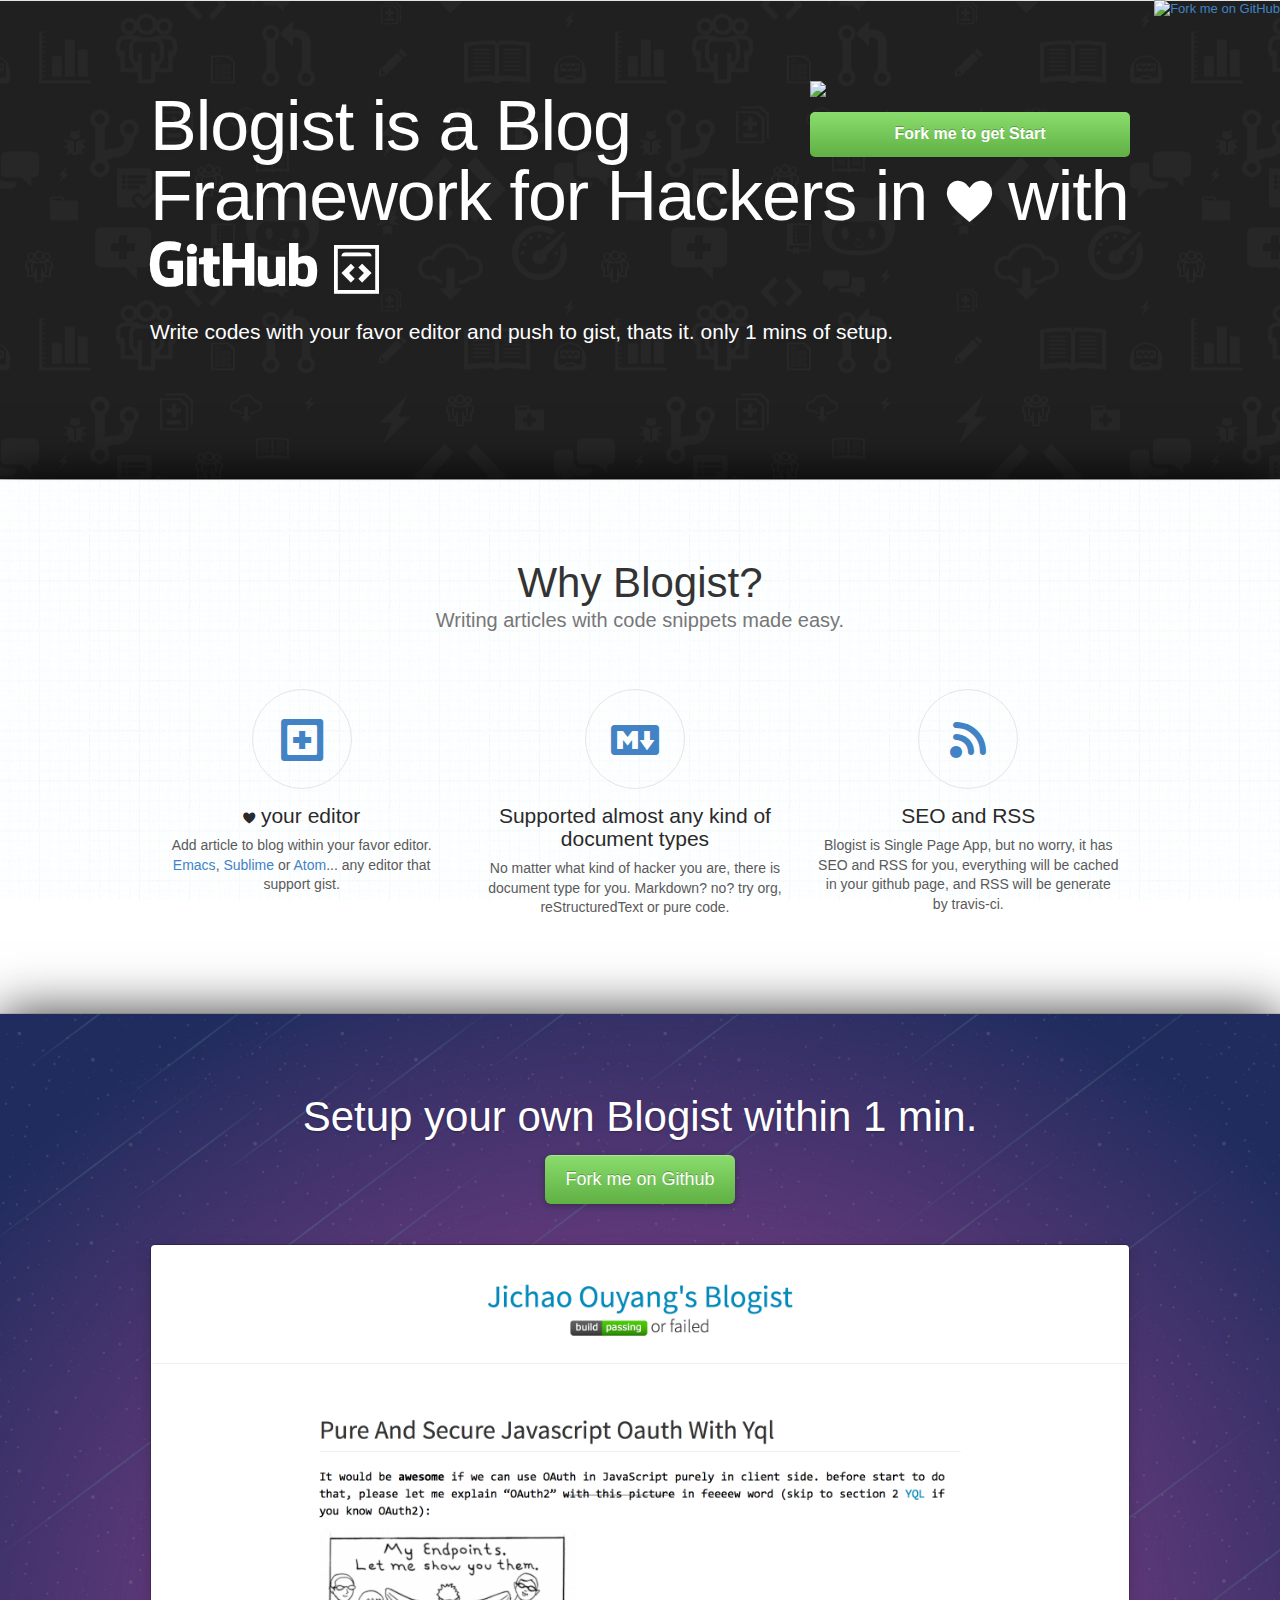
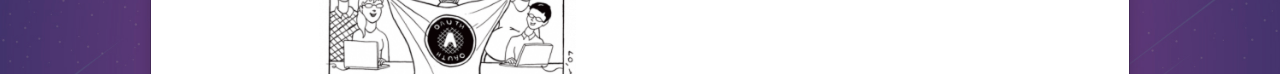
==== commit d2f8f2a5: "fix typo" ====
--- a/index.html
+++ b/index.html
@@ -45,7 +45,7 @@
 
 									<div style="margin: 10px 0px 0px; padding: 0px; display: block;"></div>
 									<a href="https://github.com/blogist/blogist"
-										 class="button primary button-block">Folk me to get Start</a>
+										 class="button primary button-block">Fork me to get Start</a>
 
 								</form>
 								<h1 class="heading">Blogist is a Blog Framework for Hackers in <span class="huge-octicon octicon-heart"></span> with <span class="huge-octicon octicon-logo-github"></span> <span class="huge-octicon octicon-gist"></span></h1>
@@ -120,7 +120,7 @@
 				m=s.getElementsByTagName(o)[0];a.async=1;a.src=g;m.parentNode.insertBefore(a,m)
 				})(window,document,'script','//www.google-analytics.com/analytics.js','ga');
 
-				ga('create', 'UA-32314154-3', 'oyanglul.us');
+				ga('create', 'UA-32314154-5', 'blogist.github.io');
 				ga('send', 'pageview');
 
 			</script>
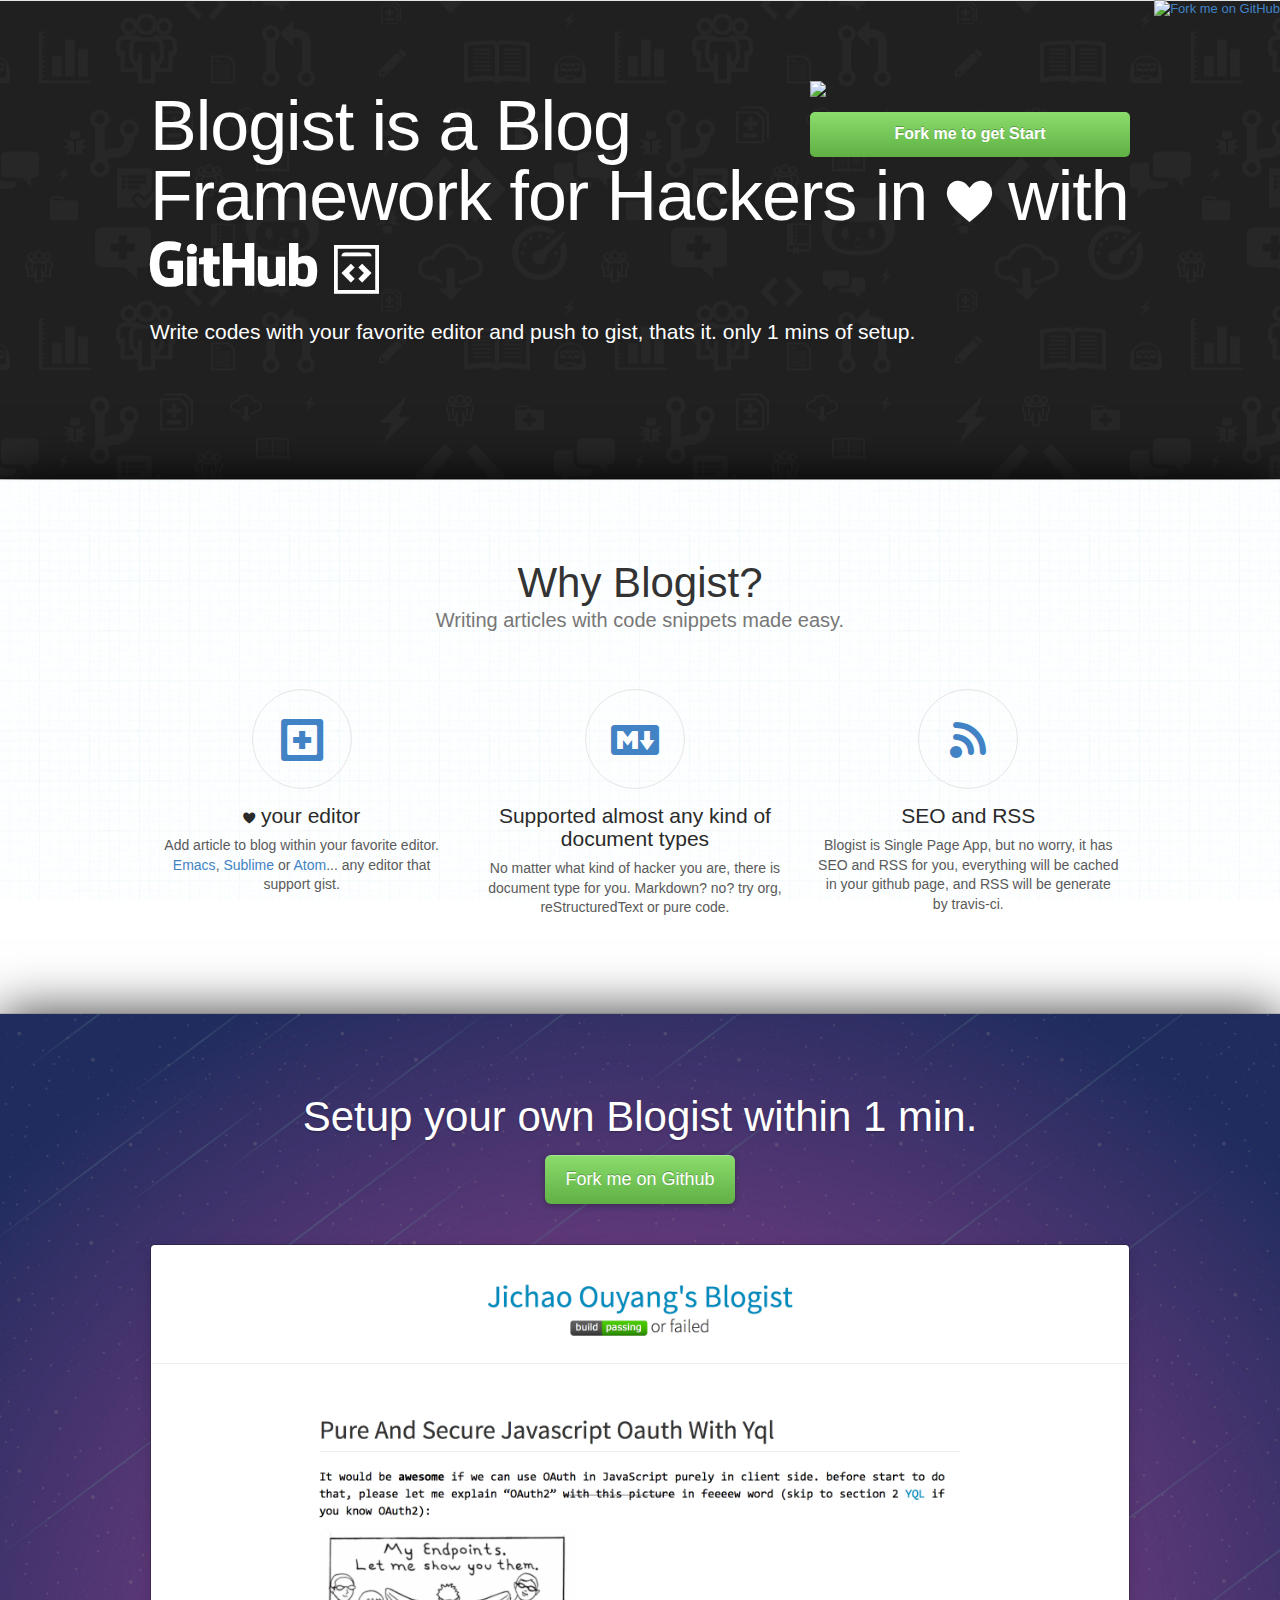
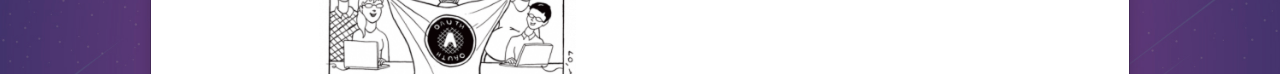
==== commit 1687c296: "fix typo" ====
--- a/index.html
+++ b/index.html
@@ -50,7 +50,7 @@
 								</form>
 								<h1 class="heading">Blogist is a Blog Framework for Hackers in <span class="huge-octicon octicon-heart"></span> with <span class="huge-octicon octicon-logo-github"></span> <span class="huge-octicon octicon-gist"></span></h1>
 
-								<p class="subheading">Write codes with your favor editor and push to gist, thats it. only 1 mins of setup.</p>
+								<p class="subheading">Write codes with your favorite editor and push to gist, thats it. only 1 mins of setup.</p>
 								<p><script id='fbvkkhw'>(function(i){var f,s=document.getElementById(i);f=document.createElement('iframe');f.src='//api.flattr.com/button/view/?uid=jcouyang&button=compact&url='+encodeURIComponent(document.URL);f.title='Flattr';f.height=20;f.width=110;f.style.borderWidth=0;s.parentNode.insertBefore(f,s);})('fbvkkhw');</script></p>
 							</div>
 							<!-- /.container -->
@@ -73,7 +73,7 @@
                     </div>
                     <h3><span class="octicon octicon-heart"></span> your editor</h3>
 
-                    <p>Add article to blog within your favor editor. <a href="https://github.com/defunkt/gist.el">Emacs</a>, <a href="https://github.com/condemil/Gist">Sublime</a> or <a href="https://atom.io/packages/gist-it">Atom</a>... any editor that support gist.</p>
+                    <p>Add article to blog within your favorite editor. <a href="https://github.com/defunkt/gist.el">Emacs</a>, <a href="https://github.com/condemil/Gist">Sublime</a> or <a href="https://atom.io/packages/glist">Atom</a>... any editor that support gist.</p>
 									</div>
 									<div class="one-third column">
                     <div class="teaser-icon">
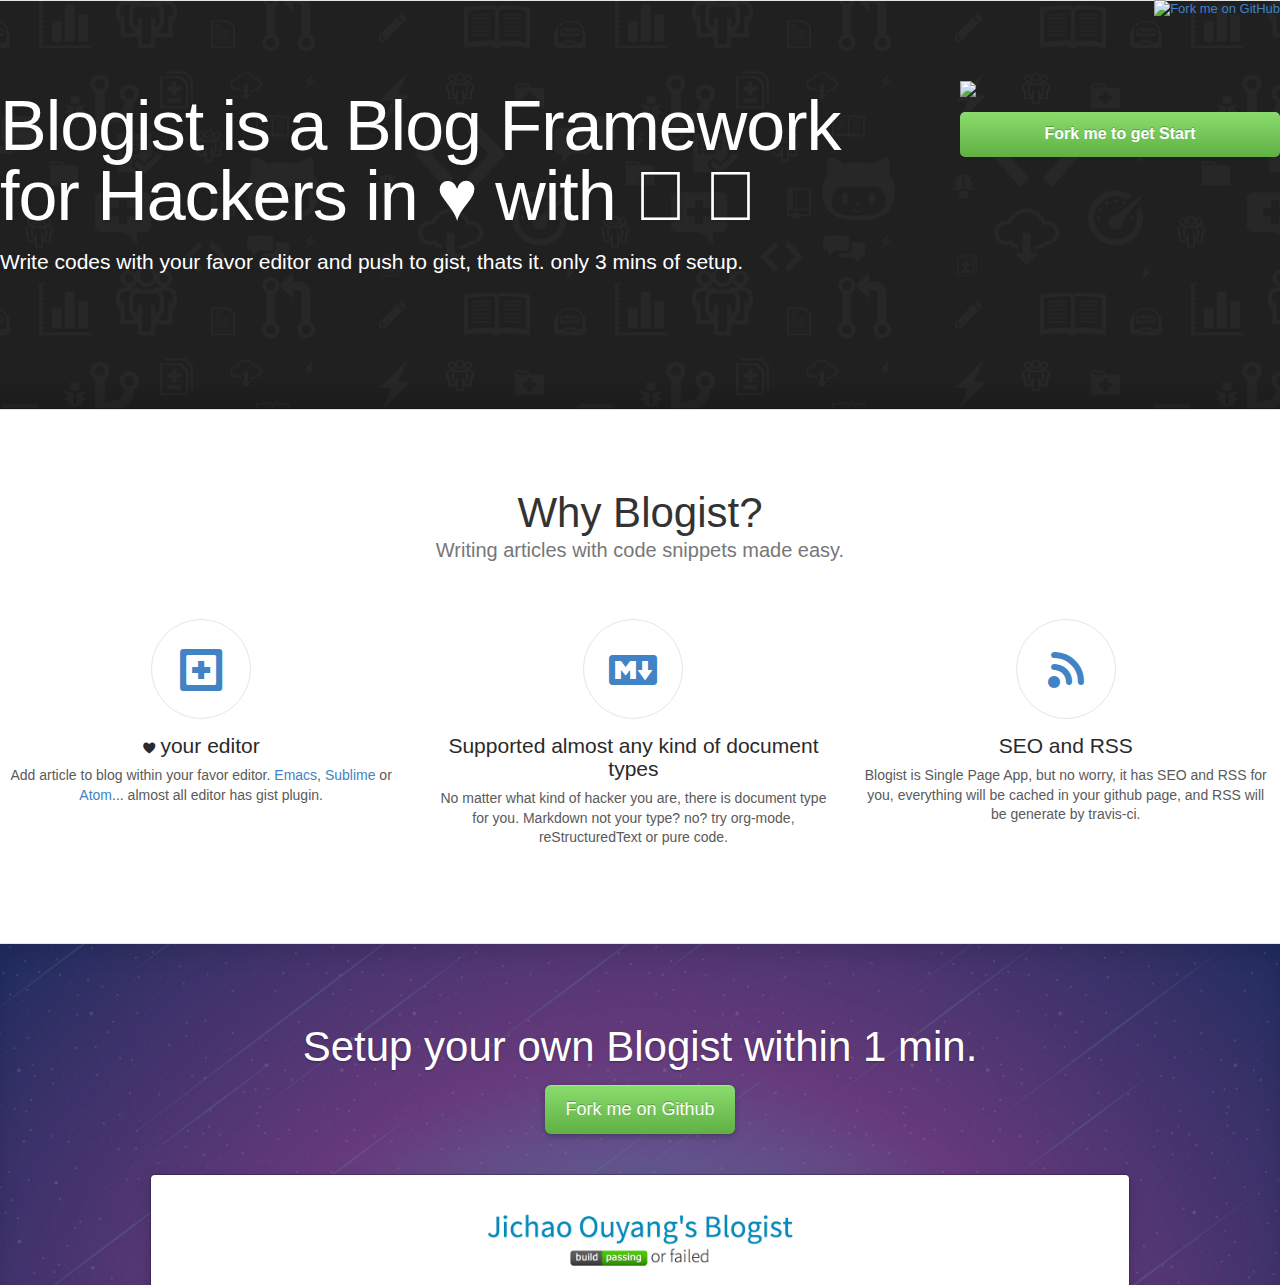
==== commit 73754171: "add demo 404 page" ====
--- a/index.html
+++ b/index.html
@@ -9,7 +9,7 @@
 		<link rel="stylesheet" href="stylesheets/github.css" type="text/css" media="screen" />
 		<link rel="stylesheet" href="stylesheets/github2.css" type="text/css" media="screen" />
 		<link rel="stylesheet" href="stylesheets/blogist.css" type="text/css" media="screen" />
-
+		<link rel="stylesheet" href="https://github.com/daneden/animate.css/raw/master/animate.min.css">
 		<script type="text/javascript" src="javascripts/jquery-1.10.2.min.js"></script>
 
 		<script type="text/javascript" src="javascripts/frameworks.js"></script>
@@ -50,7 +50,7 @@
 								</form>
 								<h1 class="heading">Blogist is a Blog Framework for Hackers in <span class="huge-octicon octicon-heart"></span> with <span class="huge-octicon octicon-logo-github"></span> <span class="huge-octicon octicon-gist"></span></h1>
 
-								<p class="subheading">Write codes with your favorite editor and push to gist, thats it. only 1 mins of setup.</p>
+								<p class="subheading">Write codes with your favor editor and push to gist, thats it. only 3 mins of setup.</p>
 								<p><script id='fbvkkhw'>(function(i){var f,s=document.getElementById(i);f=document.createElement('iframe');f.src='//api.flattr.com/button/view/?uid=jcouyang&button=compact&url='+encodeURIComponent(document.URL);f.title='Flattr';f.height=20;f.width=110;f.style.borderWidth=0;s.parentNode.insertBefore(f,s);})('fbvkkhw');</script></p>
 							</div>
 							<!-- /.container -->
@@ -73,7 +73,7 @@
                     </div>
                     <h3><span class="octicon octicon-heart"></span> your editor</h3>
 
-                    <p>Add article to blog within your favorite editor. <a href="https://github.com/defunkt/gist.el">Emacs</a>, <a href="https://github.com/condemil/Gist">Sublime</a> or <a href="https://atom.io/packages/glist">Atom</a>... any editor that support gist.</p>
+                    <p>Add article to blog within your favor editor. <a href="https://github.com/defunkt/gist.el">Emacs</a>, <a href="https://github.com/condemil/Gist">Sublime</a> or <a href="https://atom.io/packages/gist-it">Atom</a>... almost all editor has gist plugin.</p>
 									</div>
 									<div class="one-third column">
                     <div class="teaser-icon">
@@ -81,7 +81,7 @@
                     </div>
                     <h3>Supported almost any kind of document types</h3>
 
-                    <p>No matter what kind of hacker you are, there is document type for you. Markdown? no? try org, reStructuredText or pure code.</p>
+                    <p>No matter what kind of hacker you are, there is document type for you. Markdown not your type? no? try org-mode, reStructuredText or pure code.</p>
 									</div>
 									<div class="one-third column">
                     <div class="teaser-icon">
--- a/stylesheets/blogist.css
+++ b/stylesheets/blogist.css
@@ -1,18 +1,230 @@
-
-.marketing-section.marketing-benefits {
-		background: url(/images/subtle-pattern-10.jpg) 50% 0 repeat fixed;
-		-webkit-box-shadow: 0 0 50px rgba(0,0,0,0.8);
-		box-shadow: 0 0 50px rgba(0,0,0,0.8);
-}
-
-.marketing-section.marketing-section-enterprise {
-				-webkit-box-shadow: 0 0 50px rgba(0,0,0,0.8);
-				box-shadow: 0 0 50px rgba(0,0,0,0.8);
-				max-height:660px;
-}
-
-.huge-octicon {
-    display: inline-block;
-    font: 60px/1 octicons;
+h1.page-header {
+		text-align:center;
+}
+
+.gist .gist-file {
+		border-width:0;
+}
+
+.container {
+	width:100%;
+}
+.gist .gist-file .gist-meta {
+	padding:0;
+	max-width: 600px;
+	margin: auto;
+}
+
+footer, #disqus_thread, .blogist .pager, .blogist .metadata, .blogist table, .blogist .table, .blogist h2, article pre, article h1, article h2, article h3, article h4, article h5, article h6, article p, article ol, article ul, article table, article blockquote {
+	max-width: 600px;
+	margin: 15px auto;
+}
+
+article .highlight {
+	background-color: #F5F5F5;
+	border: 1px solid #CCC;
+}
+
+.blogist pre {
+	background-color:inherit;
+	border: none;
+}
+
+nav#overlord {
+    display: block;
+    position: absolute;
+    left: 0px;
+    top: 0px;
+    right: 0px;
+    z-index: 98;
+}
+
+figure#logo_top {
+    position: absolute;
+    left: 0px;
+    top: 0px;
+    display: block;
+    width: 28px;
+    height: 28px;
+    border: 3px solid #000;
+    text-indent: -9999px;
+    border-radius: 100%;
+    margin-top: 25px;
+    margin-left: 25px;
+    transition-property: all;
+    transition-duration: 0.5s;
+    transition-timing-function: cubic-bezier(0.165, 0.63, 0.14, 0.82);
+}
+
+figure#logo_top a {
+    display: block;
+    width: 24px;
+    height: 24px;
+    border: 2px solid #FFF;
+    border-radius: 100%;
+    background-color: #FFF;
+    background-size: 100% auto;
+    text-indent: -9999px;
+    transition-property: all;
+    transition-duration: 0.5s;
+    transition-timing-function: cubic-bezier(0.165, 0.63, 0.14, 0.82);
+}
+
+figure#logo_top a:hover {
+    background-color: #000;
+}
+
+figure#hamburger {
+    position: absolute;
+    right: 0px;
+    top: 0px;
+    display: block;
+    width: 28px;
+    height: 28px;
+    text-indent: -9999px;
+    border-radius: 100%;
+    margin-top: 25px;
+    margin-right: 25px;
+    background-color: #000;
+    z-index: 101;
+    border: 3px solid transparent;
+    outline: 0px none;
+}
+
+figure#hamburger a {
+    display: block;
+    width: 28px;
+    height: 28px;
+    border-radius: 100%;
+    text-indent: -9999px;
+    outline: 0px none;
+    background: url('[data-uri]') no-repeat scroll center center / 15px 11px transparent;
+    transition-property: all;
+    transition-duration: 0.5s;
+    transition-timing-function: cubic-bezier(0.165, 0.63, 0.14, 0.82);
+}
+
+nav#overlord a {
     text-decoration: none;
 }
+
+figure {
+    margin: 0px;
+}
+
+figure, figure a {
+		box-sizing: content-box;
+}
+
+nav#overlord ul#dropdown {
+    background-color: #fff;
+    border-left: 1px solid #f0f0f0;
+    bottom: 0;
+    display: block;
+    list-style-type: none;
+    margin-right: -400px;
+    max-width: 400px;
+    padding-left: 10px;
+    padding-right: 30px;
+    padding-top: 70px;
+    position: fixed;
+    right: 0;
+    text-align: right;
+    top: 0;
+    transition-duration: 0.2s;
+    transition-property: all;
+    transition-timing-function: cubic-bezier(0.155, 0.605, 0.18, 1.055);
+    z-index: 100;
+}
+
+nav#overlord ul#dropdown li.dropdown_message {
+    max-width: 170px;
+}
+ul, ul li {
+    list-style-type: none;
+    margin: 0;
+    padding: 0;
+}
+
+nav#overlord.overlord_active ul#dropdown {
+		margin-right:0;
+}
+
+nav#overlord.overlord_active figure#hamburger a {
+    background-image: url('https://dtu1xr3i3b2a1.cloudfront.net/cargo/icons/push_to_close_white-748927a530f15356ce50c1035c3412e0.png');
+    background-size: 10px 10px;
+}
+nav#overlord ul#dropdown li a {
+    color: #777;
+    display: block;
+    font-size: 20px;
+    font-weight: 300;
+    line-height: 35px;
+    padding-left: 30px;
+    transition-duration: 0.5s;
+    transition-property: all;
+    transition-timing-function: cubic-bezier(0.165, 0.63, 0.14, 0.82);
+}
+
+nav#overlord ul#dropdown.onblog li a {
+    color: #8a8a8a;
+    font-size: 16px;
+}
+
+
+nav#overlord ul#dropdown li.dropdown_message a {
+    color: #000;
+    font-size: 20px;
+    line-height: 24px;
+    padding-bottom: 10px;
+    padding-left: 10px;
+}
+
+nav#overlord ul#dropdown li.dropdown_message a span {
+    font-family: "freight-sans-pro",sans-serif;
+    font-size: 17px;
+    font-weight: 900;
+    text-transform: uppercase;
+}
+
+nav#overlord ul#dropdown li a:hover {
+    color: #000;
+    font-weight: 500;
+}
+
+.file-data .line-numbers {
+    border-right: 1px solid #EEE;
+    color: #AAA;
+    font-family: Consolas,"Liberation Mono",Menlo,Courier,monospace;
+    font-size: 12px;
+    line-height: 1.4;
+    text-align: right;
+    min-width: 27px;
+    padding: 12px 6px;
+    box-sizing: border-box;
+    -moz-user-select: none;
+}
+
+.file-data .line-numbers span {
+    color: #AAA;
+    cursor: pointer;
+    display: block;
+}
+
+.file-data pre, .line-data {
+    font-family: Consolas,"Liberation Mono",Menlo,Courier,monospace;
+    font-size: 12px;
+    width: 100%;
+}
+
+.file-data pre, .line-data {
+    font-family: Consolas,"Liberation Mono",Menlo,Courier,monospace;
+    font-size: 12px;
+    width: 100%;
+}
+
+time {
+    margin-top: -0.5rem;
+    margin-bottom: 1rem;
+    color: #9A9A9A;
+}
